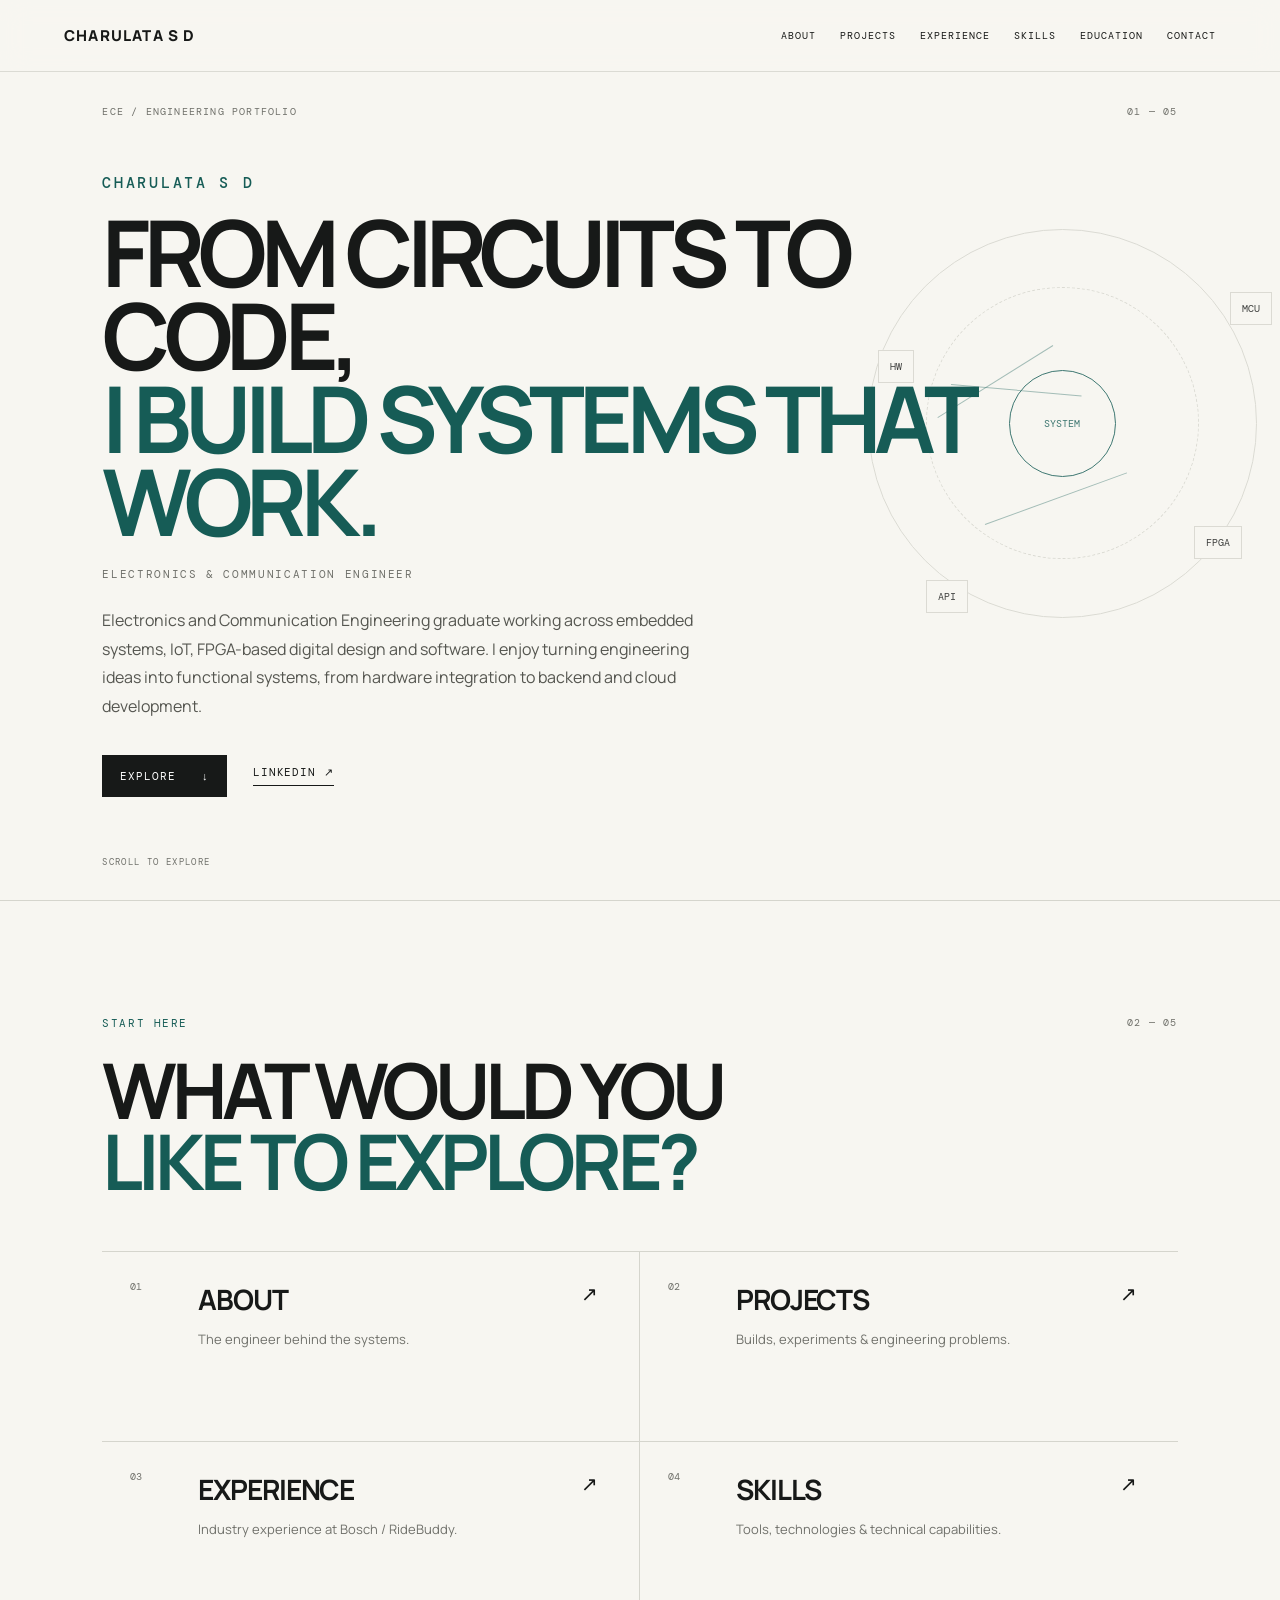
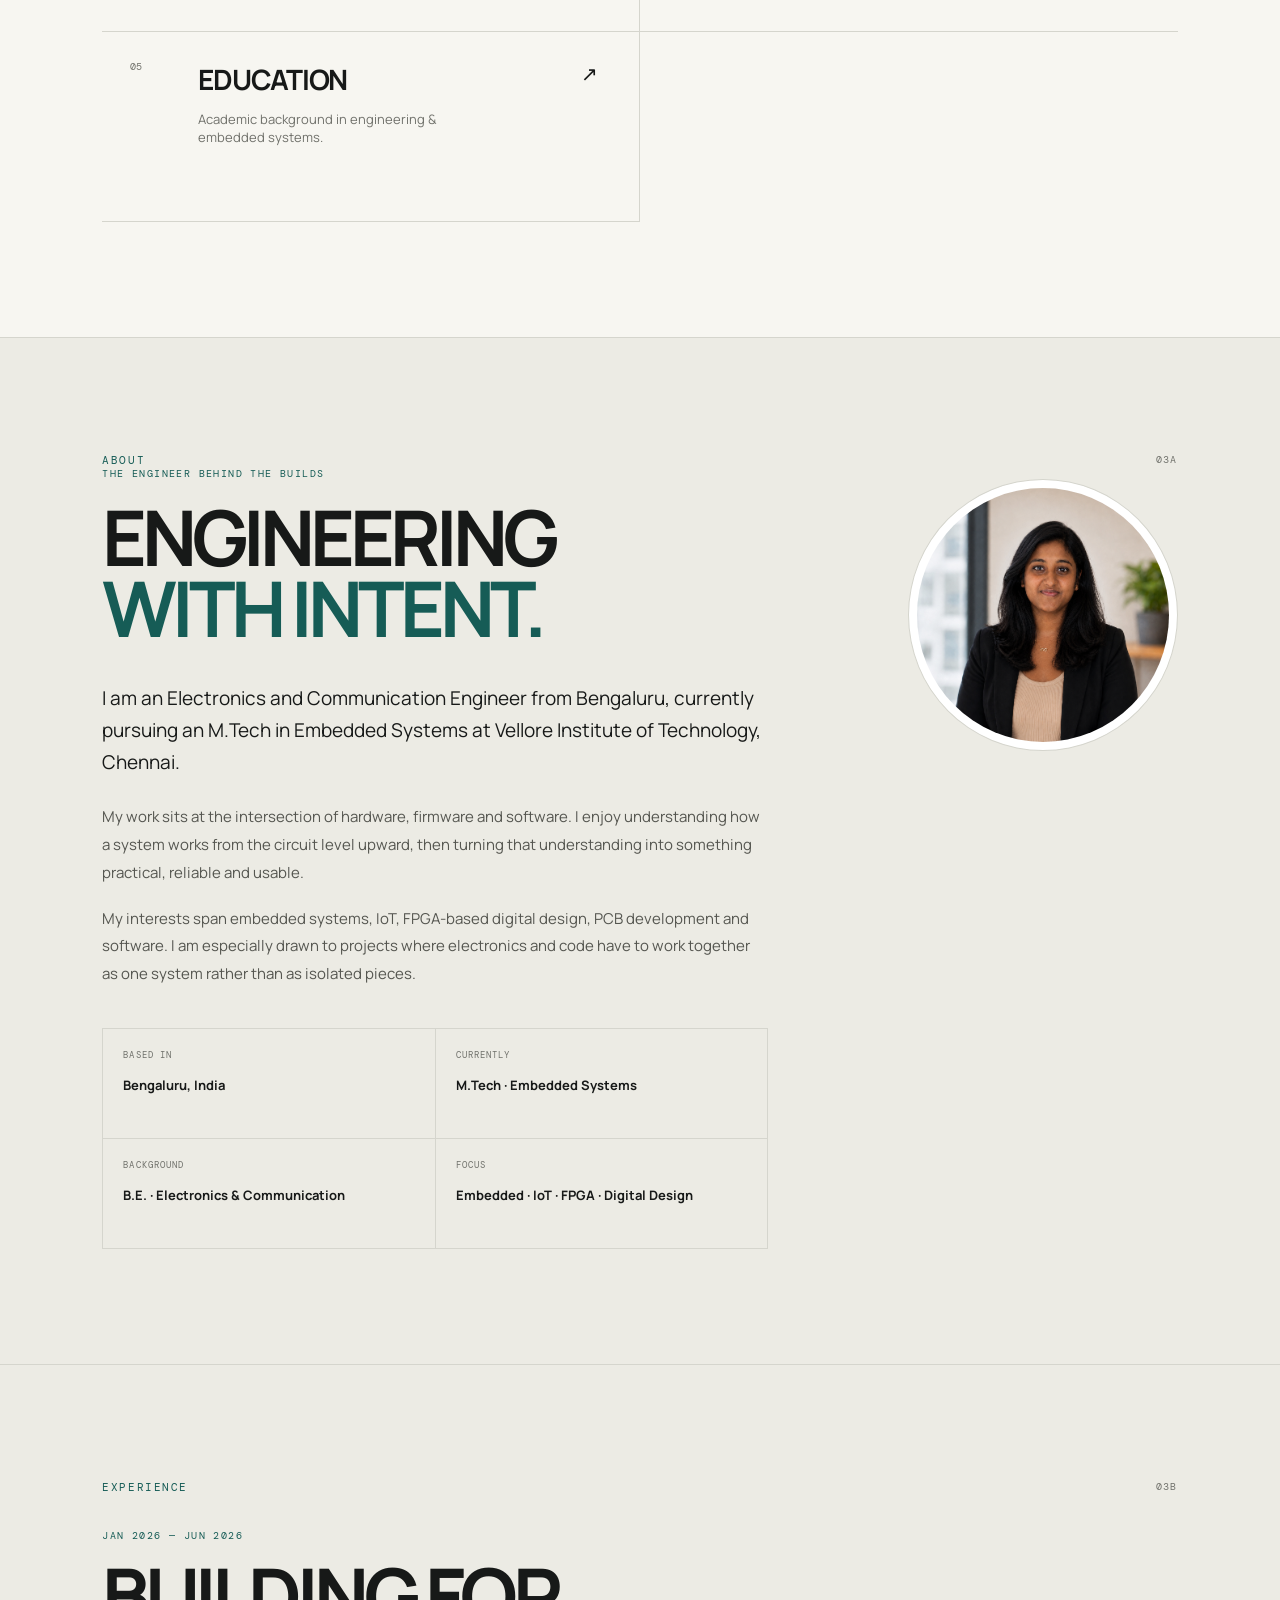
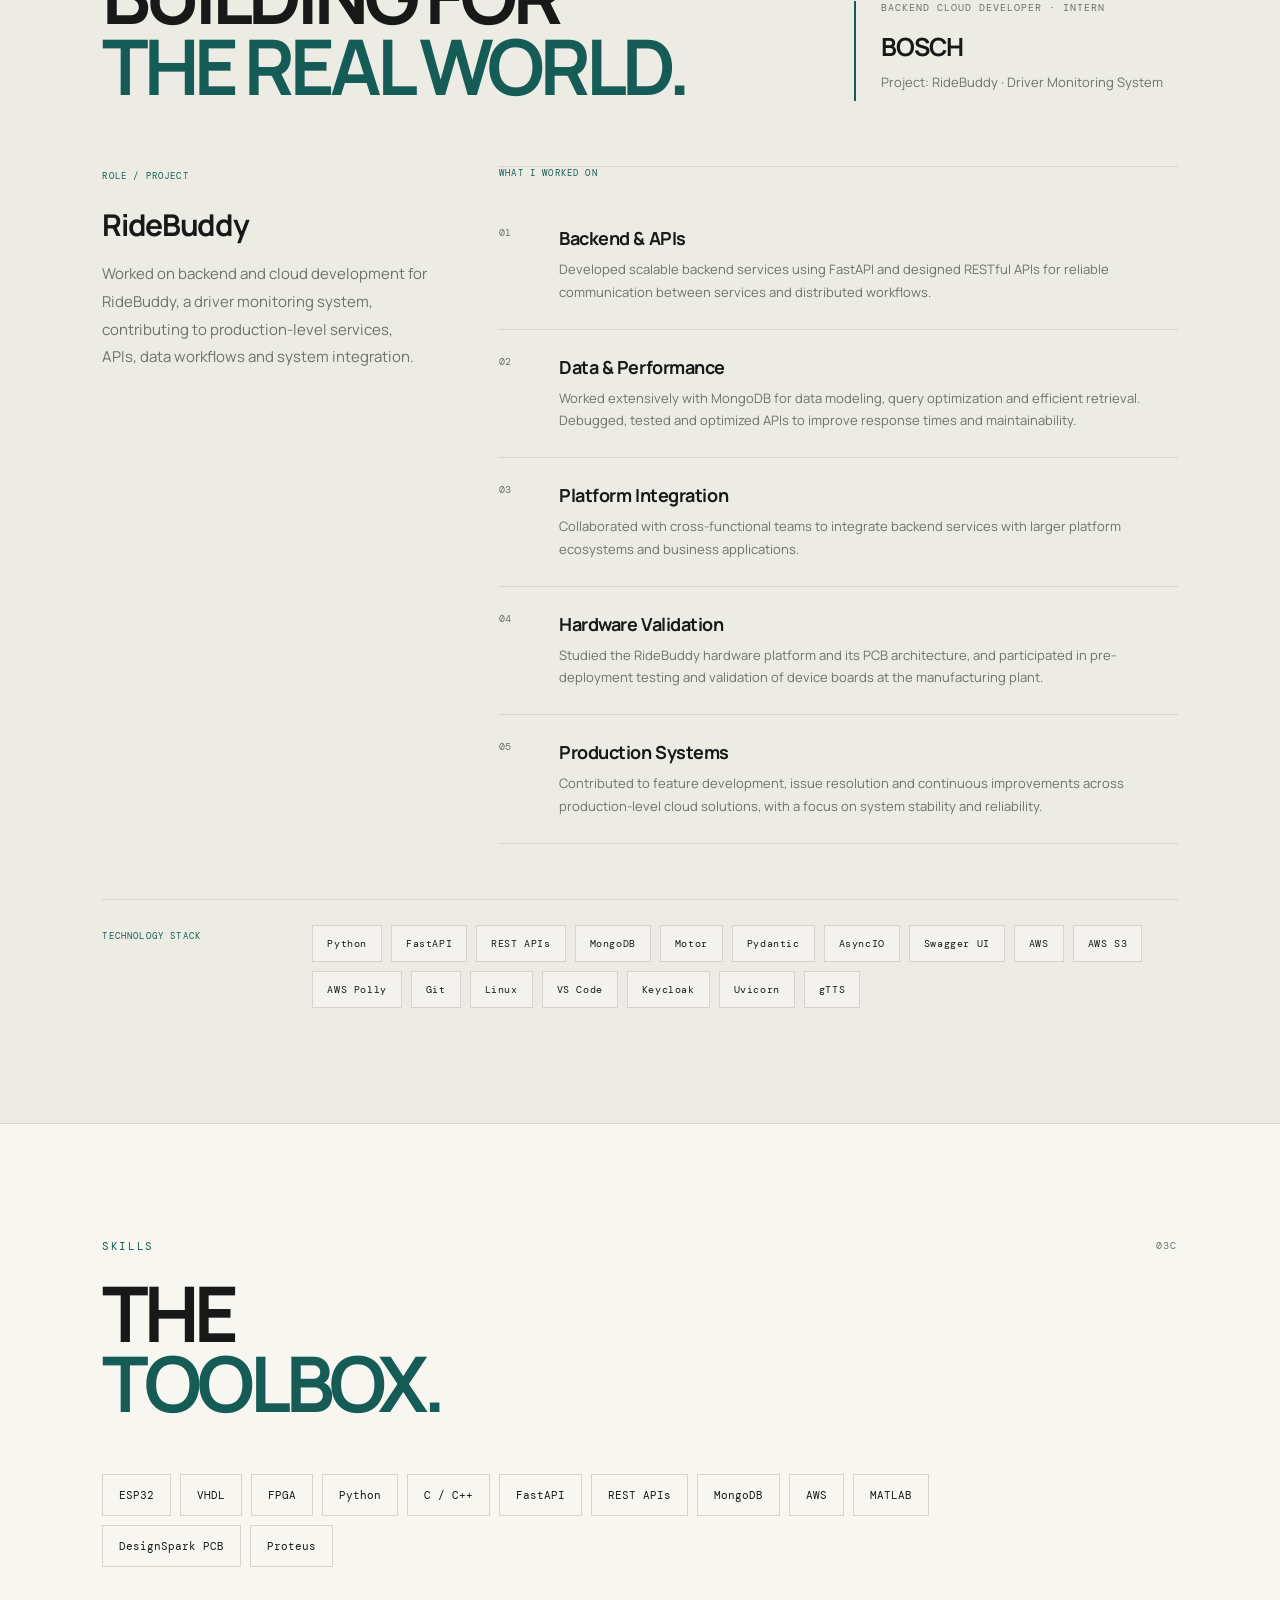
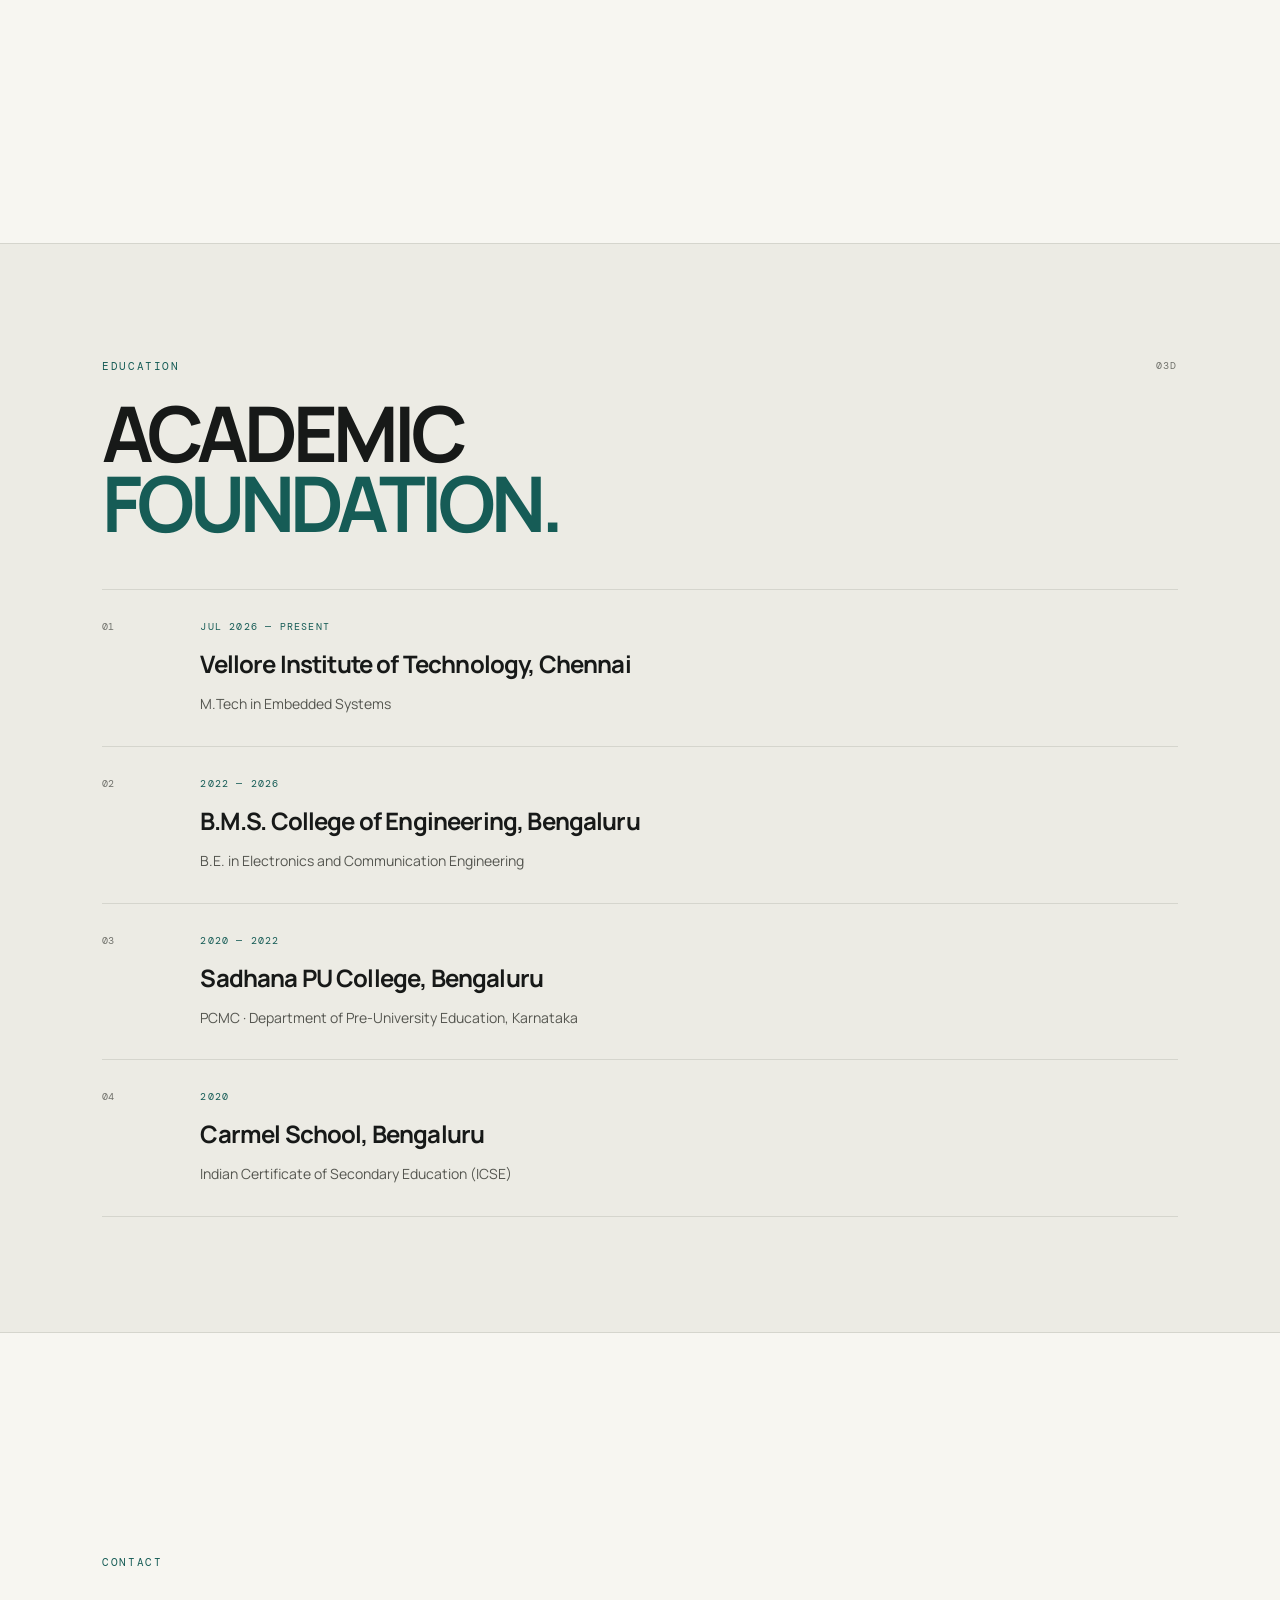
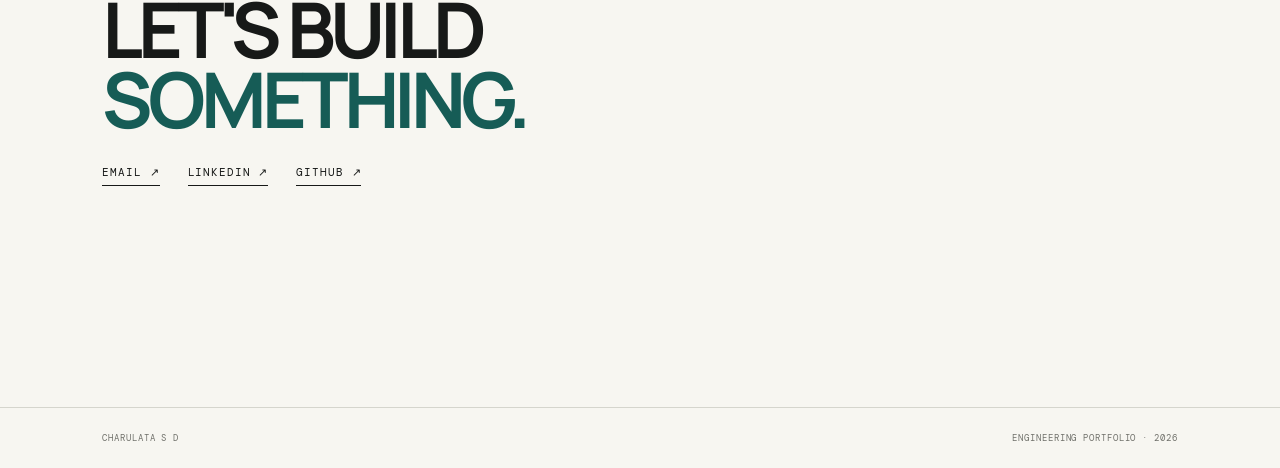
==== index.html @ 4df11d0d "Add files via upload" ====
<!DOCTYPE html>
<html lang="en">
<head>
  <meta charset="UTF-8">
  <meta name="viewport" content="width=device-width, initial-scale=1.0">
  <meta name="description" content="CHARULATA S D | Electronics & Communication Engineer">
  <title>CHARULATA S D | Engineering Portfolio</title>
  <link rel="stylesheet" href="style.css">
</head>

<body>
  <header class="topbar">
    <a class="brand" href="#top">CHARULATA S D</a>

    <button class="menu-button" aria-label="Open navigation" aria-expanded="false">
      MENU <span>+</span>
    </button>

    <nav class="navigation" aria-label="Main navigation">
      <a href="#about">ABOUT</a>
      <a href="work.html">PROJECTS</a>
      <a href="#experience">EXPERIENCE</a>
      <a href="#skills">SKILLS</a>
      <a href="#education">EDUCATION</a>
      <a href="#contact">CONTACT</a>
    </nav>
  </header>

  <main id="top">

    <!-- HERO -->
    <section class="hero">
      <div class="hero-meta">
        <span>ECE / ENGINEERING PORTFOLIO</span>
        <span>01 — 05</span>
      </div>

      <div class="hero-content">
        <p class="eyebrow hero-name">CHARULATA S D</p>

        <h1>
          FROM CIRCUITS TO CODE,
          <span>I BUILD SYSTEMS THAT WORK.</span>
        </h1>

        <p class="role">ELECTRONICS &amp; COMMUNICATION ENGINEER</p>

        <p class="intro">
          Electronics and Communication Engineering graduate working across
          embedded systems, IoT, FPGA-based digital design and software.
          I enjoy turning engineering ideas into functional systems, from
          hardware integration to backend and cloud development.
        </p>

        <div class="hero-links">
          <a class="primary-link" href="#explore">EXPLORE <span>↓</span></a>
          <a href="https://www.linkedin.com/" target="_blank" rel="noopener">LINKEDIN ↗</a>
        </div>
      </div>

      <div class="system-art" aria-hidden="true">
        <div class="orbit orbit-one"></div>
        <div class="orbit orbit-two"></div>
        <div class="node node-a">HW</div>
        <div class="node node-b">MCU</div>
        <div class="node node-c">FPGA</div>
        <div class="node node-d">API</div>
        <div class="core">SYSTEM</div>
        <div class="trace trace-a"></div>
        <div class="trace trace-b"></div>
        <div class="trace trace-c"></div>
      </div>

      <div class="scroll-note">SCROLL TO EXPLORE</div>
    </section>

    <!-- CHOICE SCREEN -->
    <section class="explore" id="explore">
      <div class="section-top">
        <p class="eyebrow">START HERE</p>
        <p class="section-index">02 — 05</p>
      </div>

      <h2>WHAT WOULD YOU<br><span>LIKE TO EXPLORE?</span></h2>

      <div class="choice-grid">
        <a class="choice" href="#about">
          <span class="choice-number">01</span>
          <div>
            <h3>ABOUT</h3>
            <p>The engineer behind the systems.</p>
          </div>
          <span class="arrow">↗</span>
        </a>

        <a class="choice" href="work.html">
          <span class="choice-number">02</span>
          <div>
            <h3>PROJECTS</h3>
            <p>Builds, experiments &amp; engineering problems.</p>
          </div>
          <span class="arrow">↗</span>
        </a>

        <a class="choice" href="#experience">
          <span class="choice-number">03</span>
          <div>
            <h3>EXPERIENCE</h3>
            <p>Industry experience at Bosch / RideBuddy.</p>
          </div>
          <span class="arrow">↗</span>
        </a>

        <a class="choice" href="#skills">
          <span class="choice-number">04</span>
          <div>
            <h3>SKILLS</h3>
            <p>Tools, technologies &amp; technical capabilities.</p>
          </div>
          <span class="arrow">↗</span>
        </a>

        <a class="choice" href="#education">
          <span class="choice-number">05</span>
          <div>
            <h3>EDUCATION</h3>
            <p>Academic background in engineering &amp; embedded systems.</p>
          </div>
          <span class="arrow">↗</span>
        </a>
      </div>
    </section>

    <!-- ABOUT -->
    <section class="about-section tinted" id="about">
      <div class="section-top">
        <p class="eyebrow">ABOUT</p>
        <p class="section-index">03A</p>
      </div>

      <div class="about-grid">
        <div class="about-copy">
          <p class="about-kicker">THE ENGINEER BEHIND THE BUILDS</p>

          <h2>ENGINEERING<br><span>WITH INTENT.</span></h2>

          <p class="about-lead">
            I am an Electronics and Communication Engineer from Bengaluru,
            currently pursuing an M.Tech in Embedded Systems at Vellore
            Institute of Technology, Chennai.
          </p>

          <p class="about-text">
            My work sits at the intersection of hardware, firmware and
            software. I enjoy understanding how a system works from the
            circuit level upward, then turning that understanding into
            something practical, reliable and usable.
          </p>

          <p class="about-text">
            My interests span embedded systems, IoT, FPGA-based digital
            design, PCB development and software. I am especially drawn to
            projects where electronics and code have to work together as one
            system rather than as isolated pieces.
          </p>

          <div class="about-facts">
            <div>
              <span>BASED IN</span>
              <strong>Bengaluru, India</strong>
            </div>
            <div>
              <span>CURRENTLY</span>
              <strong>M.Tech · Embedded Systems</strong>
            </div>
            <div>
              <span>BACKGROUND</span>
              <strong>B.E. · Electronics &amp; Communication</strong>
            </div>
            <div>
              <span>FOCUS</span>
              <strong>Embedded · IoT · FPGA · Digital Design</strong>
            </div>
          </div>
        </div>

        <figure class="about-photo">
          <img src="assets/charulata-profile.jpg" alt="Charulata S D">
          <figcaption>CHARULATA S D · ECE / EMBEDDED SYSTEMS</figcaption>
        </figure>
      </div>
    </section>

    <!-- EXPERIENCE -->
    <section class="experience-section tinted" id="experience">
      <div class="section-top">
        <p class="eyebrow">EXPERIENCE</p>
        <p class="section-index">03B</p>
      </div>

      <div class="experience-heading">
        <div>
          <p class="experience-kicker">JAN 2026 — JUN 2026</p>
          <h2>BUILDING FOR<br><span>THE REAL WORLD.</span></h2>
        </div>

        <div class="experience-side">
          <p class="experience-role">BACKEND CLOUD DEVELOPER · INTERN</p>
          <strong>BOSCH</strong>
          <p>Project: RideBuddy · Driver Monitoring System</p>
        </div>
      </div>

      <div class="experience-body">

        <div class="experience-summary">
          <span>ROLE / PROJECT</span>
          <h3>RideBuddy</h3>
          <p>
            Worked on backend and cloud development for RideBuddy, a driver
            monitoring system, contributing to production-level services,
            APIs, data workflows and system integration.
          </p>
        </div>

        <div class="experience-work">
          <span>WHAT I WORKED ON</span>

          <article>
            <b>01</b>
            <div>
              <h3>Backend &amp; APIs</h3>
              <p>
                Developed scalable backend services using FastAPI and designed
                RESTful APIs for reliable communication between services and
                distributed workflows.
              </p>
            </div>
          </article>

          <article>
            <b>02</b>
            <div>
              <h3>Data &amp; Performance</h3>
              <p>
                Worked extensively with MongoDB for data modeling, query
                optimization and efficient retrieval. Debugged, tested and
                optimized APIs to improve response times and maintainability.
              </p>
            </div>
          </article>

          <article>
            <b>03</b>
            <div>
              <h3>Platform Integration</h3>
              <p>
                Collaborated with cross-functional teams to integrate backend
                services with larger platform ecosystems and business
                applications.
              </p>
            </div>
          </article>

          <article>
            <b>04</b>
            <div>
              <h3>Hardware Validation</h3>
              <p>
                Studied the RideBuddy hardware platform and its PCB architecture,
                and participated in pre-deployment testing and validation of
                device boards at the manufacturing plant.
              </p>
            </div>
          </article>

          <article>
            <b>05</b>
            <div>
              <h3>Production Systems</h3>
              <p>
                Contributed to feature development, issue resolution and
                continuous improvements across production-level cloud solutions,
                with a focus on system stability and reliability.
              </p>
            </div>
          </article>

        </div>
      </div>

      <div class="experience-stack">
        <span>TECHNOLOGY STACK</span>
        <div>
          <span>Python</span>
          <span>FastAPI</span>
          <span>REST APIs</span>
          <span>MongoDB</span>
          <span>Motor</span>
          <span>Pydantic</span>
          <span>AsyncIO</span>
          <span>Swagger UI</span>
          <span>AWS</span>
          <span>AWS S3</span>
          <span>AWS Polly</span>
          <span>Git</span>
          <span>Linux</span>
          <span>VS Code</span>
          <span>Keycloak</span>
          <span>Uvicorn</span>
          <span>gTTS</span>
        </div>
      </div>
    </section>

    <!-- SKILLS -->
    <section class="module-preview" id="skills">
      <div class="section-top">
        <p class="eyebrow">SKILLS</p>
        <p class="section-index">03C</p>
      </div>
      <h2>THE<br><span>TOOLBOX.</span></h2>
      <div class="skill-cloud">
        <span>ESP32</span><span>VHDL</span><span>FPGA</span><span>Python</span>
        <span>C / C++</span><span>FastAPI</span><span>REST APIs</span><span>MongoDB</span>
        <span>AWS</span><span>MATLAB</span><span>DesignSpark PCB</span><span>Proteus</span>
      </div>
    </section>

    <!-- EDUCATION -->
    <section class="education-section tinted" id="education">
      <div class="section-top">
        <p class="eyebrow">EDUCATION</p>
        <p class="section-index">03D</p>
      </div>

      <h2>ACADEMIC<br><span>FOUNDATION.</span></h2>

      <div class="education-list">

        <article class="education-card">
          <span class="education-number">01</span>
          <div class="education-main">
            <p class="education-date">JUL 2026 — PRESENT</p>
            <h3>Vellore Institute of Technology, Chennai</h3>
            <p>M.Tech in Embedded Systems</p>
          </div>
        </article>

        <article class="education-card">
          <span class="education-number">02</span>
          <div class="education-main">
            <p class="education-date">2022 — 2026</p>
            <h3>B.M.S. College of Engineering, Bengaluru</h3>
            <p>B.E. in Electronics and Communication Engineering</p>
          </div>
        </article>

        <article class="education-card">
          <span class="education-number">03</span>
          <div class="education-main">
            <p class="education-date">2020 — 2022</p>
            <h3>Sadhana PU College, Bengaluru</h3>
            <p>PCMC · Department of Pre-University Education, Karnataka</p>
          </div>
        </article>

        <article class="education-card">
          <span class="education-number">04</span>
          <div class="education-main">
            <p class="education-date">2020</p>
            <h3>Carmel School, Bengaluru</h3>
            <p>Indian Certificate of Secondary Education (ICSE)</p>
          </div>
        </article>

      </div>
    </section>

    <!-- CONTACT -->
    <section class="contact" id="contact">
      <p class="eyebrow">CONTACT</p>
      <h2>LET'S BUILD<br><span>SOMETHING.</span></h2>
      <div class="contact-links">
        <a href="mailto:sdcharulata@gmail.com">EMAIL ↗</a>
        <a href="https://www.linkedin.com/" target="_blank" rel="noopener">LINKEDIN ↗</a>
        <a href="https://github.com/CSD2003" target="_blank" rel="noopener">GITHUB ↗</a>
      </div>
    </section>

  </main>

  <footer>
    <span>CHARULATA S D</span>
    <span>ENGINEERING PORTFOLIO · 2026</span>
  </footer>

  <script src="script.js"></script>
</body>
</html>
---- style.css ----
@import url('https://fonts.googleapis.com/css2?family=DM+Mono:wght@400;500&family=Manrope:wght@400;500;600;700;800&display=swap');

:root {
  --paper: #f7f6f1;
  --paper-dark: #ecebe4;
  --ink: #171918;
  --muted: #70716b;
  --line: #d5d5cd;
  --accent: #165c56;
  --white: #ffffff;
}

* { box-sizing: border-box; }
html { scroll-behavior: smooth; }

body {
  margin: 0;
  background: var(--paper);
  color: var(--ink);
  font-family: "Manrope", Arial, sans-serif;
}

body, a, button { cursor: default; }
a { color: inherit; text-decoration: none; }
button { font: inherit; }

.topbar {
  position: fixed;
  z-index: 100;
  top: 0;
  left: 0;
  right: 0;
  height: 72px;
  padding: 0 5vw;
  display: flex;
  align-items: center;
  justify-content: space-between;
  border-bottom: 1px solid rgba(213,213,205,.8);
  background: rgba(247,246,241,.88);
  backdrop-filter: blur(14px);
}

.brand {
  font-size: 15px;
  font-weight: 800;
  letter-spacing: .08em;
}

.navigation {
  display: flex;
  gap: 24px;
  font: 10px "DM Mono", monospace;
  letter-spacing: .1em;
}

.navigation a {
  position: relative;
  padding: 8px 0;
}

.navigation a::after {
  content: "";
  position: absolute;
  left: 0;
  right: 100%;
  bottom: 3px;
  height: 1px;
  background: var(--accent);
  transition: right .3s ease;
}

.navigation a:hover::after { right: 0; }
.menu-button { display: none; background: none; border: 0; }

.hero {
  min-height: 100vh;
  position: relative;
  overflow: hidden;
  padding: 120px 8vw 50px;
  display: flex;
  flex-direction: column;
  justify-content: center;
}

.hero::before {
  content: "";
  position: absolute;
  inset: 0;
  opacity: .38;
  background-image:
    linear-gradient(to right, transparent 49.8%, var(--line) 50%, transparent 50.2%),
    linear-gradient(to bottom, transparent 49.8%, var(--line) 50%, transparent 50.2%);
  background-size: 180px 180px;
  pointer-events: none;
}

.hero-meta, .section-top {
  display: flex;
  justify-content: space-between;
  gap: 20px;
  font: 10px "DM Mono", monospace;
  letter-spacing: .12em;
  color: var(--muted);
}

.hero-meta {
  position: absolute;
  top: 105px;
  left: 8vw;
  right: 8vw;
}

.hero-content {
  position: relative;
  z-index: 2;
  max-width: 1000px;
}

.eyebrow {
  margin: 0;
  font: 11px "DM Mono", monospace;
  letter-spacing: .14em;
  color: var(--accent);
}

.hero-name {
  font-size: 15px;
  font-weight: 500;
  letter-spacing: .18em;
  margin-bottom: 12px;
}

h1 {
  max-width: 1050px;
  margin: 18px 0 24px;
  font-size: clamp(3.2rem, 7.2vw, 8.2rem);
  line-height: .9;
  letter-spacing: -.07em;
}

h1 span {
  display: block;
  color: var(--accent);
}

.role {
  font: 11px "DM Mono", monospace;
  letter-spacing: .15em;
  color: var(--muted);
}

.intro {
  max-width: 600px;
  margin: 25px 0 0;
  font-size: 16px;
  line-height: 1.8;
  color: #555650;
}

.hero-links {
  display: flex;
  gap: 26px;
  align-items: center;
  margin-top: 34px;
  font: 11px "DM Mono", monospace;
  letter-spacing: .08em;
}

.hero-links a {
  border-bottom: 1px solid var(--ink);
  padding-bottom: 6px;
}

.hero-links .primary-link {
  padding: 13px 17px;
  color: var(--white);
  background: var(--ink);
  border: 1px solid var(--ink);
}

.hero-links .primary-link span { margin-left: 18px; }

.system-art {
  position: absolute;
  z-index: 1;
  right: -2vw;
  top: 20vh;
  width: 38vw;
  height: 38vw;
  min-width: 360px;
  min-height: 360px;
  opacity: .82;
}

.orbit {
  position: absolute;
  inset: 10%;
  border: 1px solid var(--line);
  border-radius: 50%;
}

.orbit-two {
  inset: 22%;
  border-style: dashed;
  animation: spin 30s linear infinite;
}

.core {
  position: absolute;
  inset: 39%;
  display: grid;
  place-items: center;
  border: 1px solid var(--accent);
  background: var(--paper);
  border-radius: 50%;
  font: 10px "DM Mono", monospace;
  color: var(--accent);
}

.node {
  position: absolute;
  padding: 9px 11px;
  border: 1px solid var(--line);
  background: var(--paper);
  font: 10px "DM Mono", monospace;
}

.node-a { left: 12%; top: 35%; }
.node-b { right: 7%; top: 23%; }
.node-c { right: 13%; bottom: 22%; }
.node-d { left: 22%; bottom: 11%; }

.trace {
  position: absolute;
  height: 1px;
  background: var(--accent);
  transform-origin: left center;
  opacity: .45;
}

.trace-a { width: 27%; left: 27%; top: 42%; transform: rotate(5deg); }
.trace-b { width: 28%; right: 24%; top: 34%; transform: rotate(148deg); }
.trace-c { width: 31%; left: 34%; bottom: 29%; transform: rotate(-20deg); }

.scroll-note {
  position: absolute;
  bottom: 32px;
  left: 8vw;
  font: 9px "DM Mono", monospace;
  letter-spacing: .15em;
  color: var(--muted);
}

.explore, .module-preview, .contact, .about-section, .education-section {
  padding: 115px 8vw;
  border-top: 1px solid var(--line);
}

.explore {
  min-height: 100vh;
  display: flex;
  flex-direction: column;
  justify-content: center;
}

.section-index {
  margin: 0;
  font: 10px "DM Mono", monospace;
  color: var(--muted);
}

h2 {
  margin: 25px 0 55px;
  font-size: clamp(3rem, 6vw, 6.5rem);
  line-height: .92;
  letter-spacing: -.065em;
}

h2 span { color: var(--accent); }

.choice-grid {
  display: grid;
  grid-template-columns: 1fr 1fr;
  border-top: 1px solid var(--line);
}

.choice {
  min-height: 190px;
  padding: 28px;
  border-right: 1px solid var(--line);
  border-bottom: 1px solid var(--line);
  display: grid;
  grid-template-columns: 50px 1fr 30px;
  gap: 18px;
  align-items: start;
  transition: background .25s ease, transform .25s ease;
}

.choice:nth-child(even) { border-right: 0; }

.choice:hover {
  background: var(--ink);
  color: var(--white);
  transform: translateY(-3px);
}

.choice-number {
  font: 10px "DM Mono", monospace;
  color: var(--muted);
}

.choice h3 {
  margin: 0 0 12px;
  font-size: 28px;
  letter-spacing: -.04em;
}

.choice p {
  margin: 0;
  max-width: 300px;
  color: var(--muted);
  font-size: 13px;
}

.choice:hover p, .choice:hover .choice-number { color: #bfc4bd; }
.arrow { font-size: 20px; }

.module-preview, .about-section, .education-section {
  min-height: 80vh;
}

.module-preview.tinted, .about-section.tinted, .education-section.tinted {
  background: var(--paper-dark);
}

.module-note {
  max-width: 560px;
  color: var(--muted);
  font-size: 16px;
}

/* EXPERIENCE */

.experience-section {
  padding: 115px 8vw;
  border-top: 1px solid var(--line);
  min-height: 90vh;
}

.experience-section.tinted {
  background: var(--paper-dark);
}

.experience-heading {
  margin-top: 35px;
  display: grid;
  grid-template-columns: 1.35fr .65fr;
  gap: 80px;
  align-items: end;
}

.experience-kicker {
  margin: 0 0 18px;
  font: 10px "DM Mono", monospace;
  letter-spacing: .14em;
  color: var(--accent);
}

.experience-heading h2 {
  margin: 0;
  max-width: 820px;
}

.experience-side {
  padding: 0 0 8px 25px;
  border-left: 2px solid var(--accent);
}

.experience-role {
  margin: 0 0 15px;
  font: 10px "DM Mono", monospace;
  letter-spacing: .1em;
  color: var(--muted);
}

.experience-side strong {
  display: block;
  margin-bottom: 8px;
  font-size: 25px;
  letter-spacing: -.04em;
}

.experience-side > p:last-child {
  margin: 0;
  color: var(--muted);
  font-size: 13px;
  line-height: 1.6;
}

.experience-body {
  margin-top: 65px;
  display: grid;
  grid-template-columns: .65fr 1.35fr;
  gap: 70px;
}

.experience-summary {
  max-width: 430px;
  padding-top: 4px;
}

.experience-summary > span,
.experience-work > span,
.experience-stack > span {
  display: block;
  margin-bottom: 22px;
  font: 9px "DM Mono", monospace;
  letter-spacing: .13em;
  color: var(--accent);
}

.experience-summary h3 {
  margin: 0 0 15px;
  font-size: 30px;
  letter-spacing: -.045em;
}

.experience-summary p {
  margin: 0;
  color: var(--muted);
  font-size: 15px;
  line-height: 1.85;
}

.experience-work {
  border-top: 1px solid var(--line);
}

.experience-work article {
  display: grid;
  grid-template-columns: 42px 1fr;
  gap: 18px;
  padding: 25px 0;
  border-bottom: 1px solid var(--line);
}

.experience-work article b {
  font: 10px "DM Mono", monospace;
  color: var(--muted);
}

.experience-work article h3 {
  margin: 0 0 8px;
  font-size: 18px;
  letter-spacing: -.025em;
}

.experience-work article p {
  max-width: 720px;
  margin: 0;
  color: var(--muted);
  font-size: 13px;
  line-height: 1.75;
}

.experience-stack {
  margin-top: 55px;
  padding-top: 25px;
  border-top: 1px solid var(--line);
  display: grid;
  grid-template-columns: 180px 1fr;
  gap: 30px;
  align-items: start;
}

.experience-stack > span {
  margin: 5px 0 0;
}

.experience-stack > div {
  display: flex;
  flex-wrap: wrap;
  gap: 9px;
}

.experience-stack > div > span {
  padding: 11px 14px;
  border: 1px solid var(--line);
  background: rgba(255,255,255,.35);
  font: 10px "DM Mono", monospace;
  letter-spacing: .06em;
}

.skill-cloud {
  display: flex;
  flex-wrap: wrap;
  gap: 9px;
  max-width: 900px;
}

.skill-cloud span {
  padding: 13px 16px;
  border: 1px solid var(--line);
  font: 11px "DM Mono", monospace;
}

/* ABOUT */

.about-grid {
  display: grid;
  grid-template-columns: 1fr 320px;
  gap: 90px;
  align-items: start;
}

.about-kicker {
  margin: 0 0 22px;
  font: 10px "DM Mono", monospace;
  letter-spacing: .14em;
  color: var(--accent);
}

.about-copy h2 {
  margin: 0 0 38px;
  max-width: 700px;
}

.about-lead {
  max-width: 680px;
  margin: 0 0 25px;
  font-size: 19px;
  line-height: 1.7;
}

.about-text {
  max-width: 680px;
  margin: 0 0 18px;
  color: #555650;
  font-size: 15px;
  line-height: 1.85;
}

.about-photo {
  width: 270px;
  margin: 12px 0 0 auto;
  padding: 8px;
  border: 1px solid var(--line);
  background: var(--white);
  border-radius: 50%;
}

.about-photo img {
  display: block;
  width: 100%;
  height: 254px;
  border-radius: 50%;
  object-fit: cover;
  object-position: center 20%;
}

.about-photo figcaption {
  display: none;
}

.about-facts {
  margin-top: 40px;
  display: grid;
  grid-template-columns: 1fr 1fr;
  border-top: 1px solid var(--line);
  border-left: 1px solid var(--line);
}

.about-facts div {
  min-height: 110px;
  padding: 20px;
  border-right: 1px solid var(--line);
  border-bottom: 1px solid var(--line);
}

.about-facts span {
  display: block;
  margin-bottom: 15px;
  font: 9px "DM Mono", monospace;
  letter-spacing: .12em;
  color: var(--muted);
}

.about-facts strong {
  display: block;
  font-size: 13px;
  line-height: 1.5;
}

/* EDUCATION */

.education-section h2 {
  margin-bottom: 50px;
}

.education-list {
  border-top: 1px solid var(--line);
}

.education-card {
  display: grid;
  grid-template-columns: 70px 1fr;
  gap: 28px;
  padding: 30px 0;
  border-bottom: 1px solid var(--line);
}

.education-number {
  font: 10px "DM Mono", monospace;
  color: var(--muted);
}

.education-date {
  margin: 0 0 14px;
  font: 10px "DM Mono", monospace;
  letter-spacing: .12em;
  color: var(--accent);
}

.education-card h3 {
  margin: 0 0 12px;
  font-size: 24px;
  letter-spacing: -.035em;
}

.education-card p:last-child {
  margin: 0;
  color: #555650;
  font-size: 14px;
  line-height: 1.7;
}

.contact {
  min-height: 75vh;
  display: flex;
  flex-direction: column;
  justify-content: center;
}

.contact h2 { margin-bottom: 30px; }

.contact-links {
  display: flex;
  gap: 28px;
  flex-wrap: wrap;
  font: 11px "DM Mono", monospace;
  letter-spacing: .08em;
}

.contact-links a {
  border-bottom: 1px solid var(--ink);
  padding-bottom: 6px;
}

footer {
  padding: 24px 8vw;
  border-top: 1px solid var(--line);
  display: flex;
  justify-content: space-between;
  font: 9px "DM Mono", monospace;
  letter-spacing: .1em;
  color: var(--muted);
}

@keyframes spin {
  to { transform: rotate(360deg); }
}

@media (max-width: 850px) {
  .navigation { display: none; }
  .menu-button { display: block; font: 10px "DM Mono", monospace; }
  .hero { padding-left: 6vw; padding-right: 6vw; }
  .hero-meta { left: 6vw; right: 6vw; }
  .system-art { right: -18vw; opacity: .32; }
  .explore, .module-preview, .contact, .about-section, .education-section {
    padding-left: 6vw;
    padding-right: 6vw;
  }
  .choice { grid-template-columns: 35px 1fr 25px; }
  .experience-heading {
    grid-template-columns: 1fr;
    gap: 35px;
  }

  .experience-side {
    max-width: 520px;
  }

  .experience-body {
    grid-template-columns: 1fr;
    gap: 45px;
  }

  .experience-summary {
    max-width: 650px;
  }

  .experience-stack {
    grid-template-columns: 1fr;
    gap: 12px;
  }

  .about-grid { grid-template-columns: 1fr; gap: 45px; }
  .about-photo {
    width: 230px;
    margin: 0 auto;
  }
  .about-photo img {
    height: 214px;
  }
}

@media (max-width: 600px) {
  .hero { padding-top: 130px; }
  .hero-meta { top: 95px; }
  .hero-meta span:last-child { display: none; }
  h1 { font-size: 3.45rem; }
  .intro { font-size: 14px; }
  .choice-grid { grid-template-columns: 1fr; }
  .choice, .choice:nth-child(even) { border-right: 0; }
  .choice { min-height: 150px; }
  .system-art { width: 420px; height: 420px; top: 38vh; right: -45vw; }
  .experience-section {
    padding-top: 90px;
    padding-bottom: 90px;
  }

  .experience-heading h2 {
    font-size: 3.1rem;
  }

  .experience-side strong {
    font-size: 22px;
  }

  .experience-body {
    margin-top: 50px;
  }

  .experience-work article {
    grid-template-columns: 30px 1fr;
    gap: 12px;
  }

  .experience-summary p,
  .experience-work article p {
    font-size: 14px;
  }

  .about-lead { font-size: 16px; }
  .about-text { font-size: 14px; }
  .about-photo {
    width: 190px;
    padding: 7px;
  }
  .about-photo img {
    height: 176px;
  }
  .about-facts { grid-template-columns: 1fr; }
  .education-card { grid-template-columns: 35px 1fr; gap: 18px; }
  .education-card h3 { font-size: 20px; }
  footer { display: block; }
  footer span { display: block; margin: 6px 0; }
}
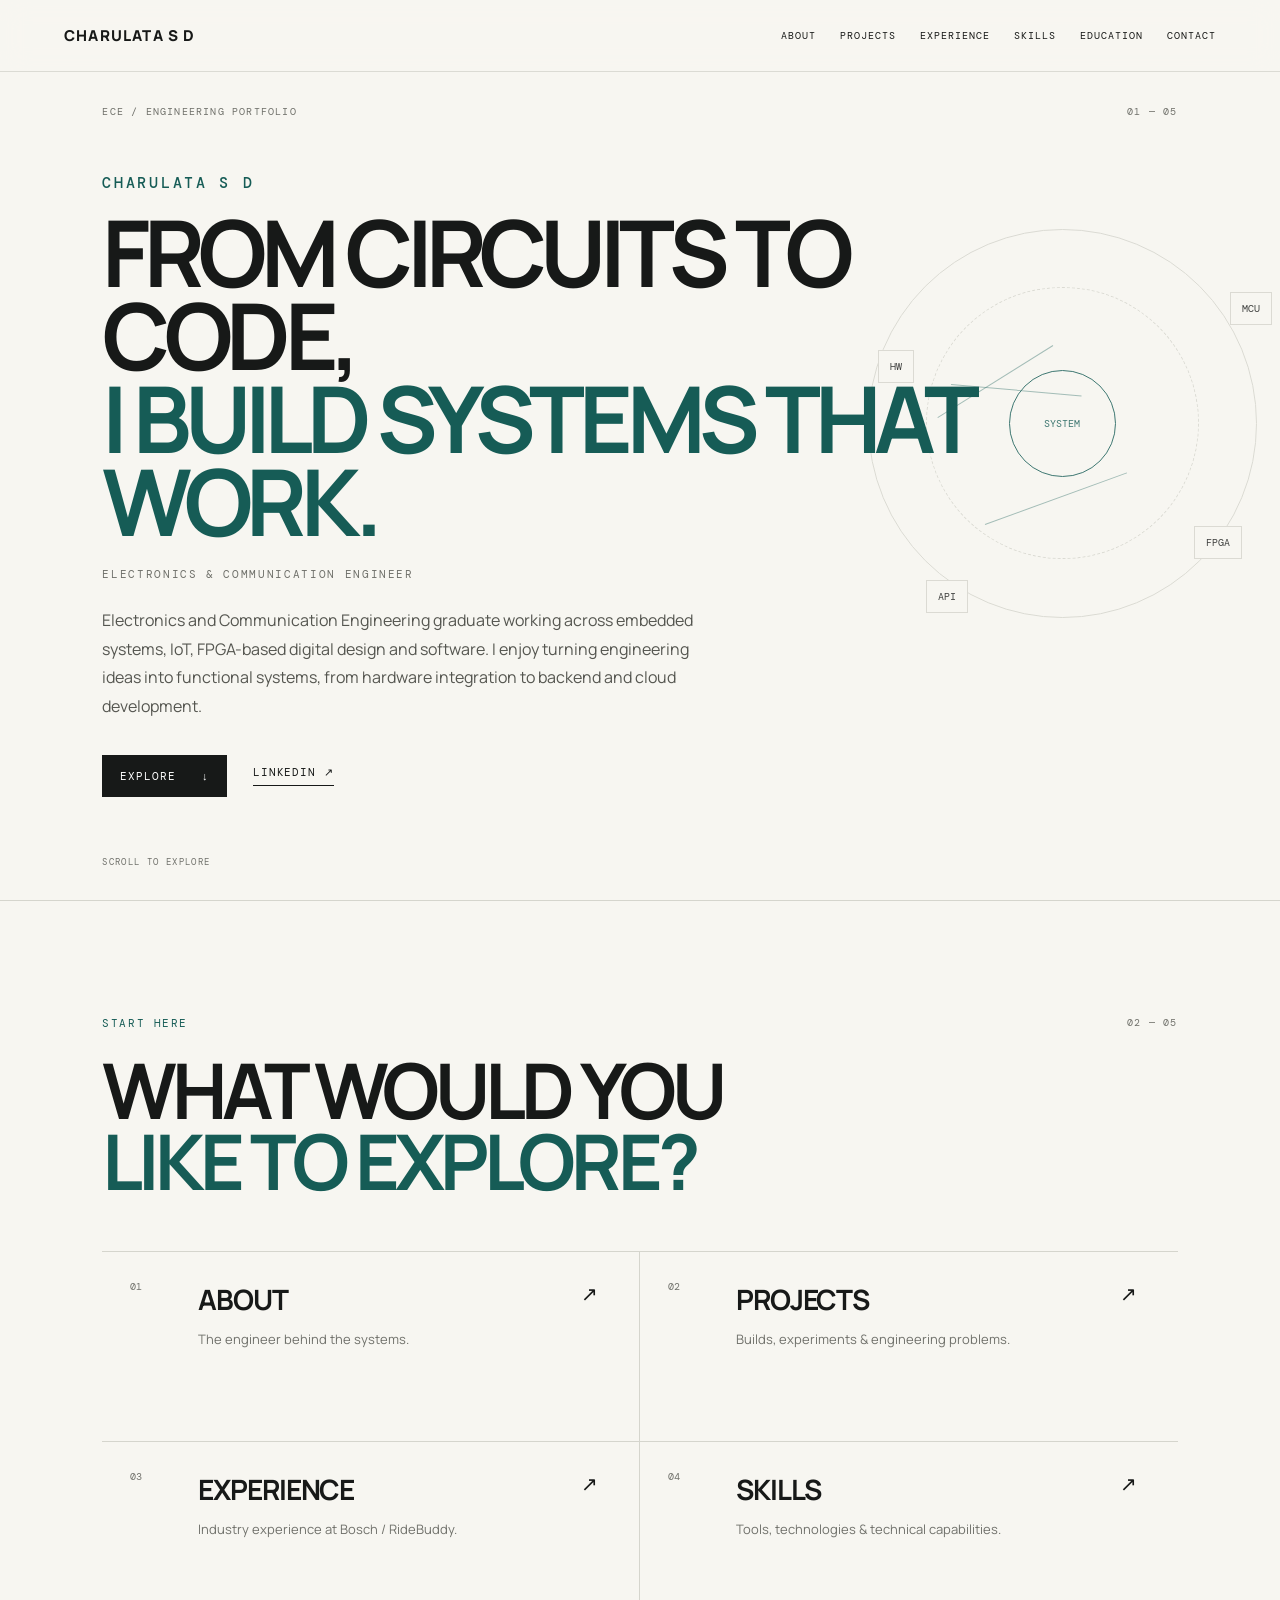
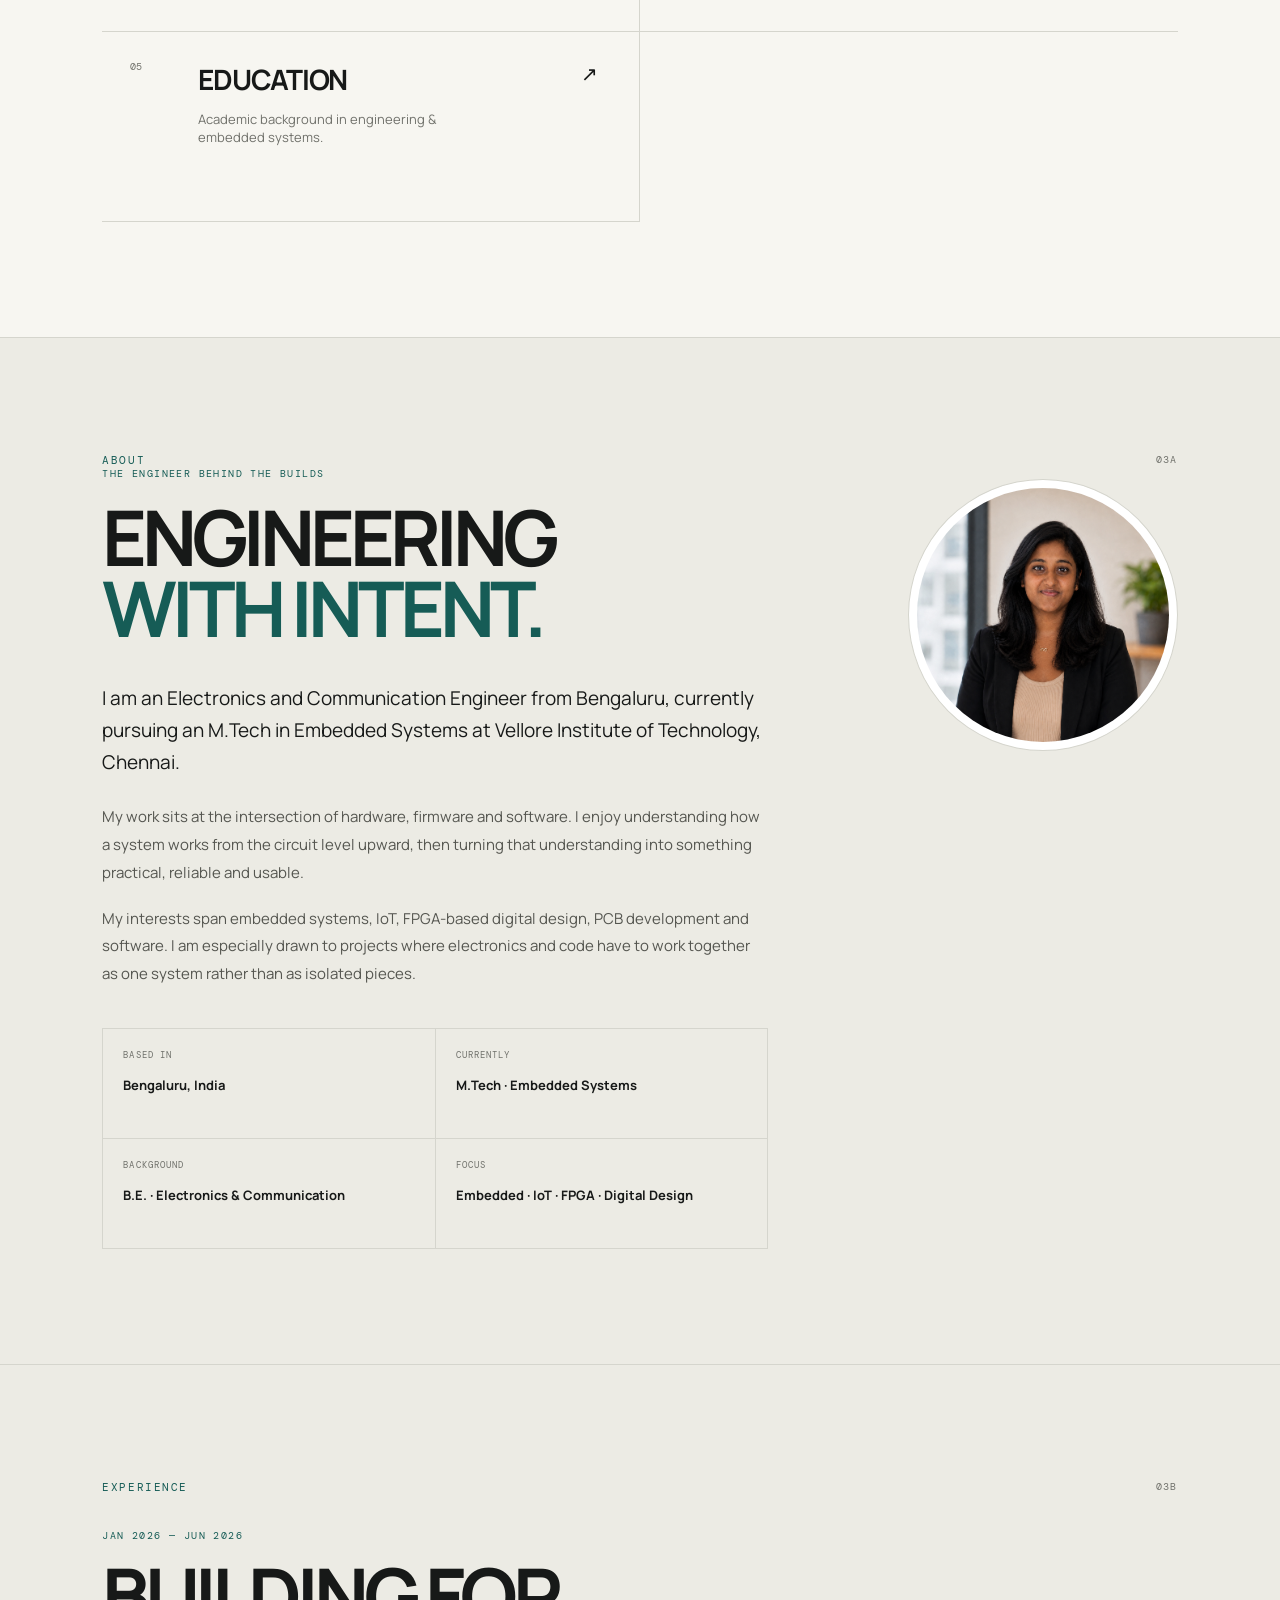
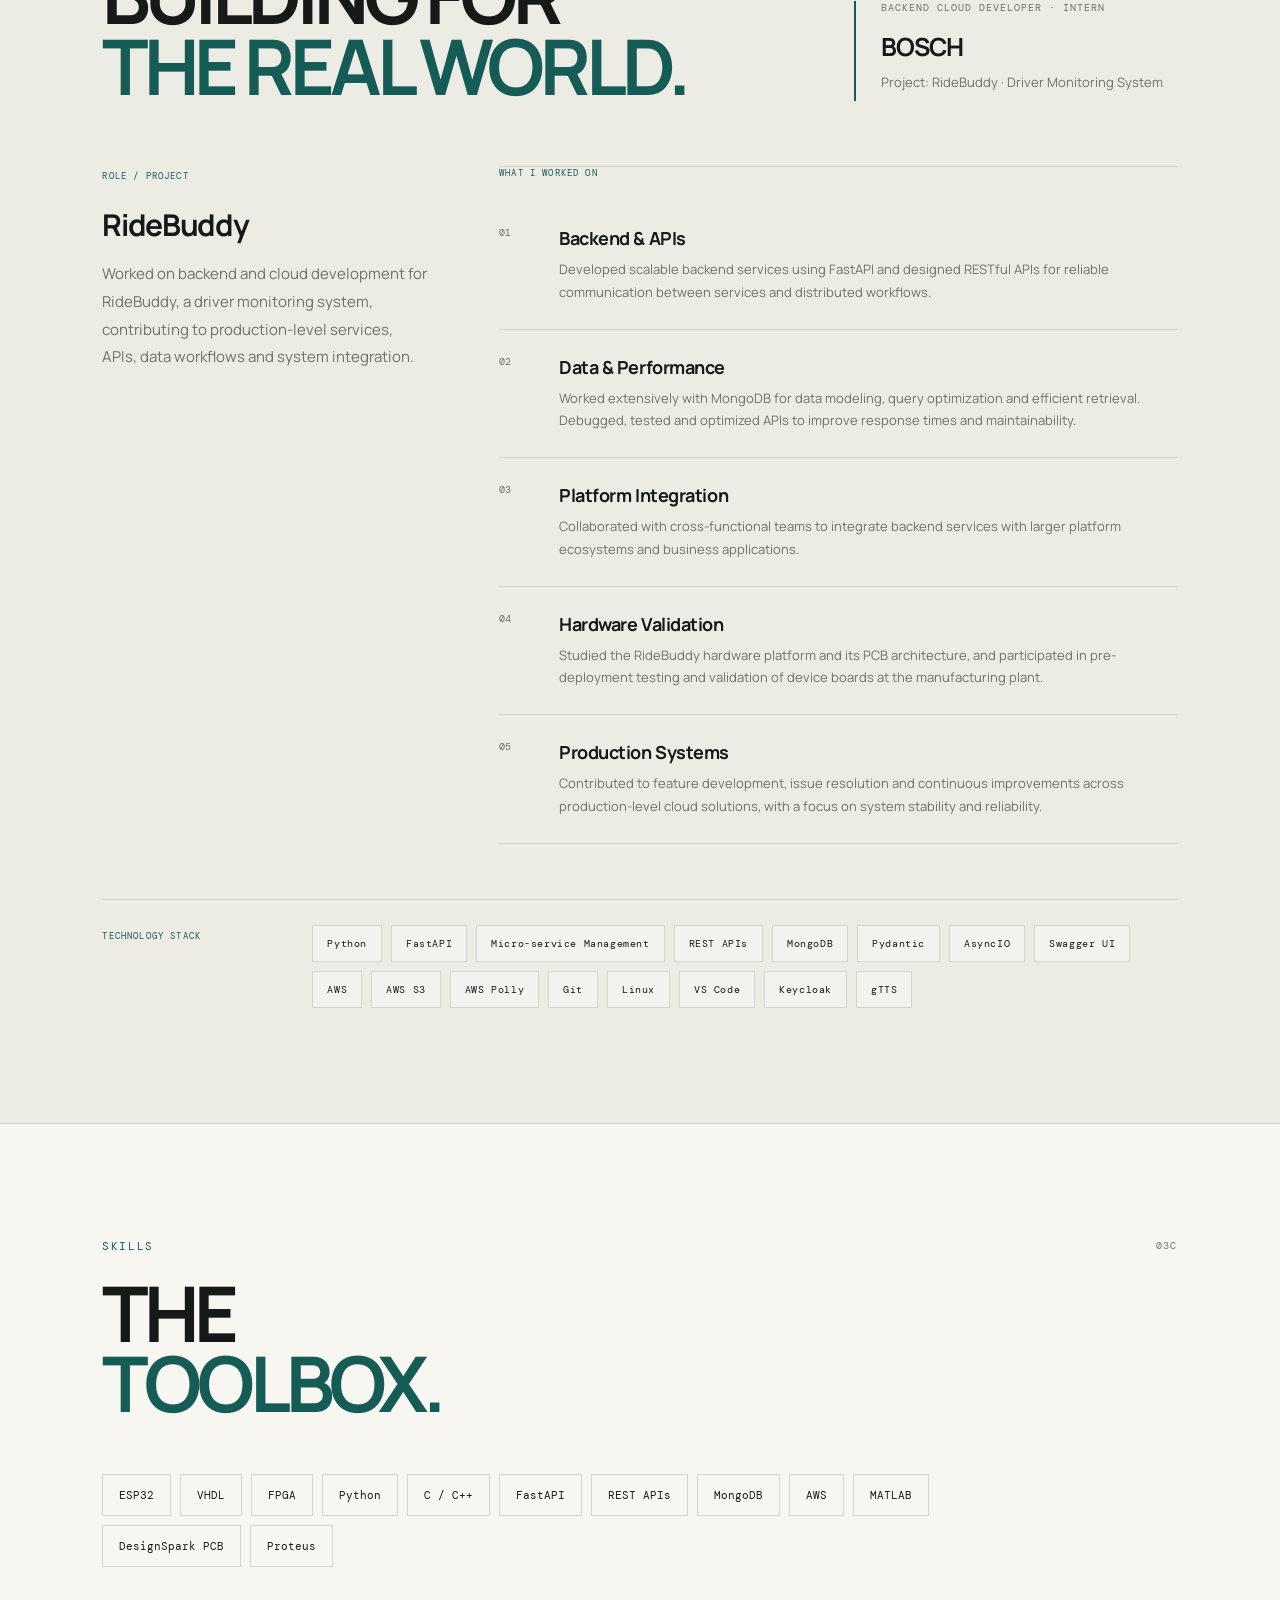
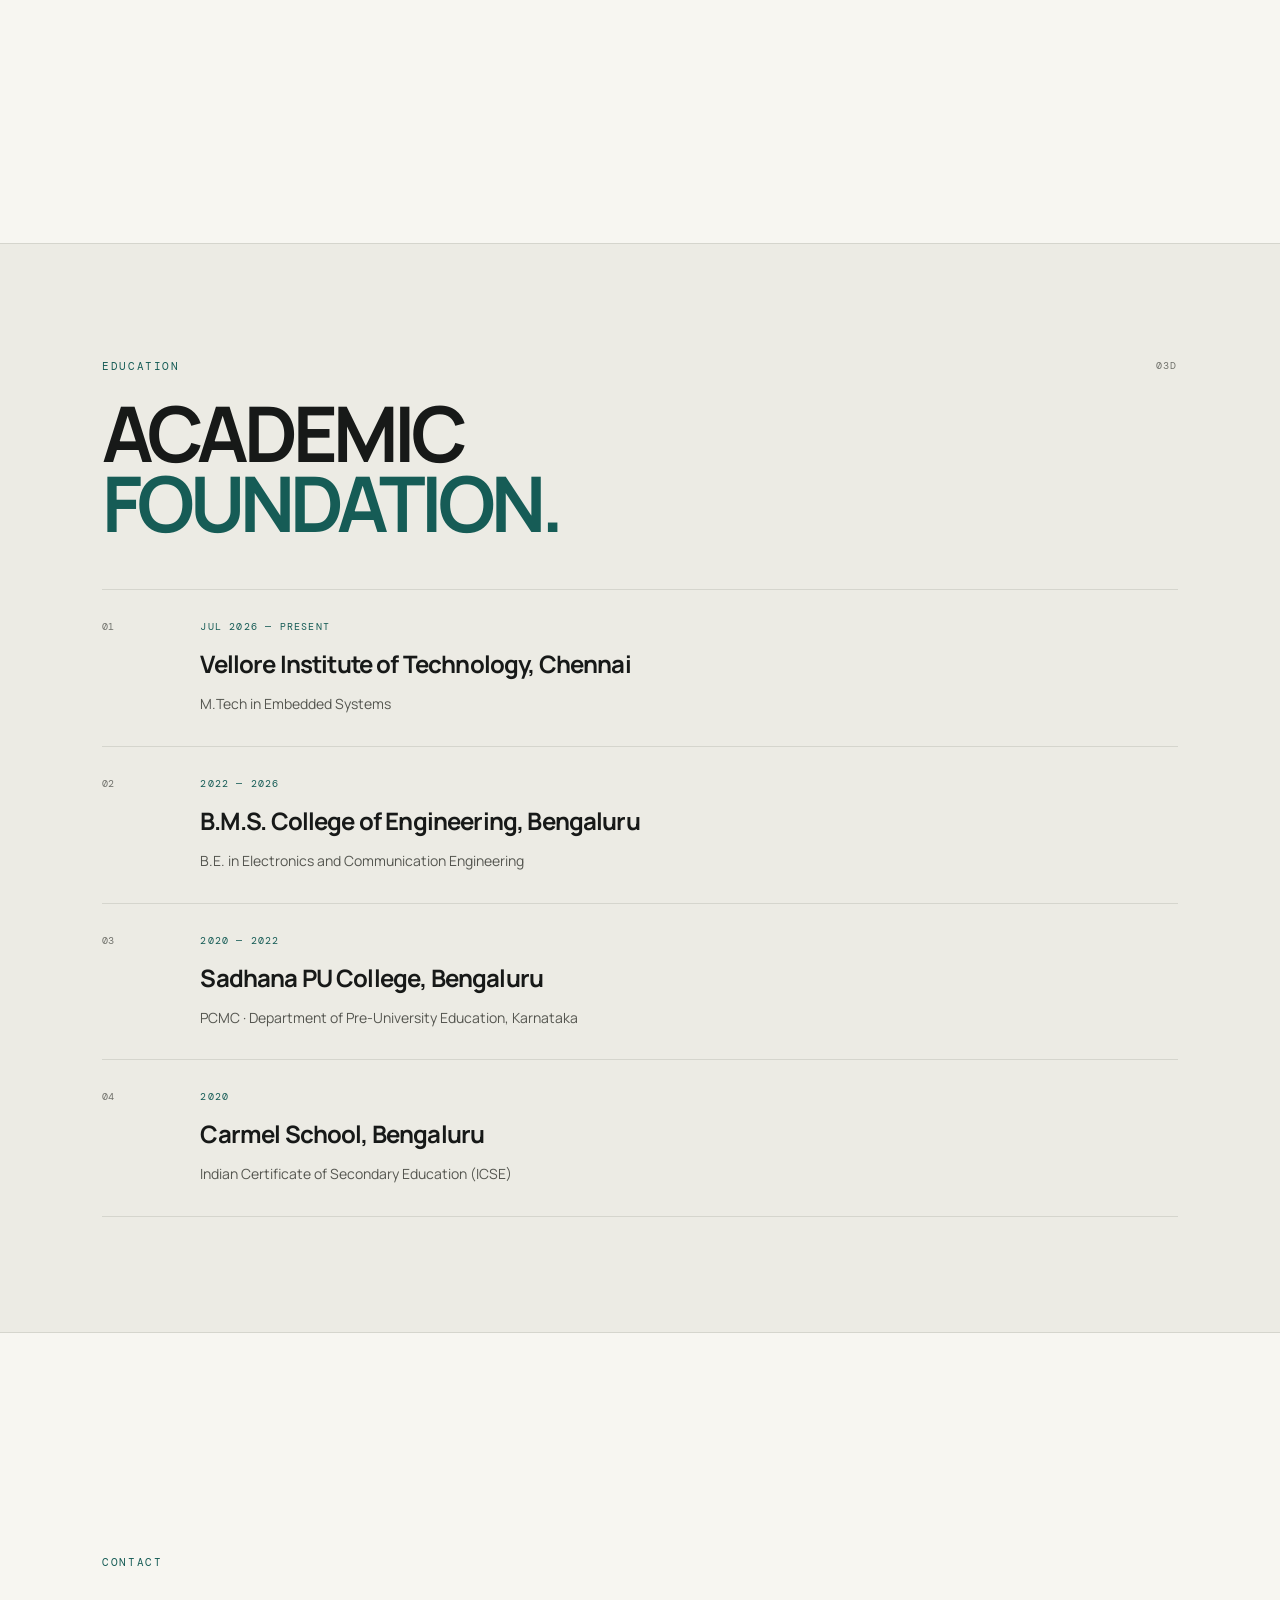
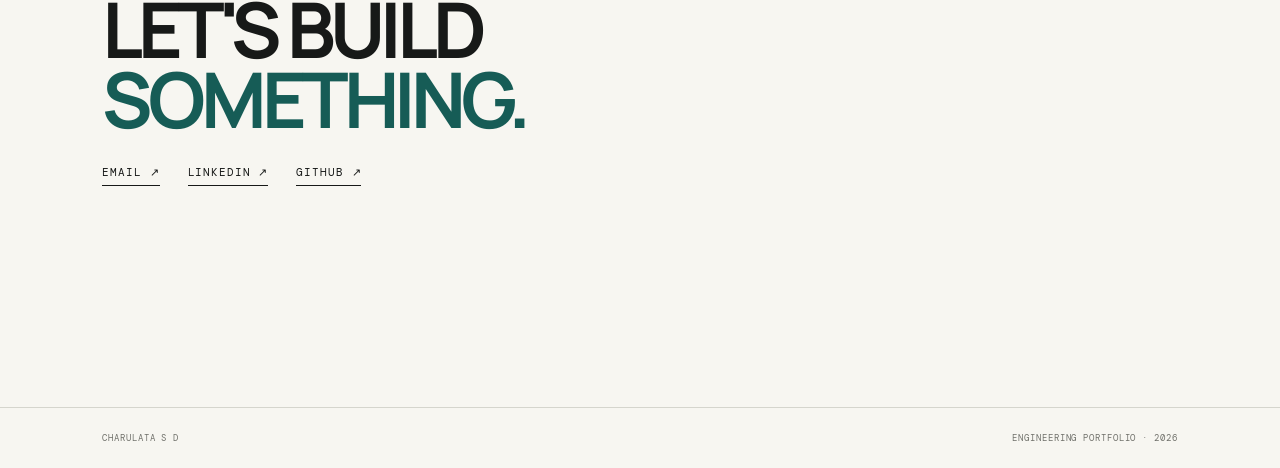
==== commit 1faeabba: "Update technology stack in index.html Removed 'Motor' and 'Uvicorn' from the technology stack." ====
--- a/index.html
+++ b/index.html
@@ -294,9 +294,9 @@
         <div>
           <span>Python</span>
           <span>FastAPI</span>
+          <span>Micro-service Management</span>
           <span>REST APIs</span>
           <span>MongoDB</span>
-          <span>Motor</span>
           <span>Pydantic</span>
           <span>AsyncIO</span>
           <span>Swagger UI</span>
@@ -307,7 +307,6 @@
           <span>Linux</span>
           <span>VS Code</span>
           <span>Keycloak</span>
-          <span>Uvicorn</span>
           <span>gTTS</span>
         </div>
       </div>
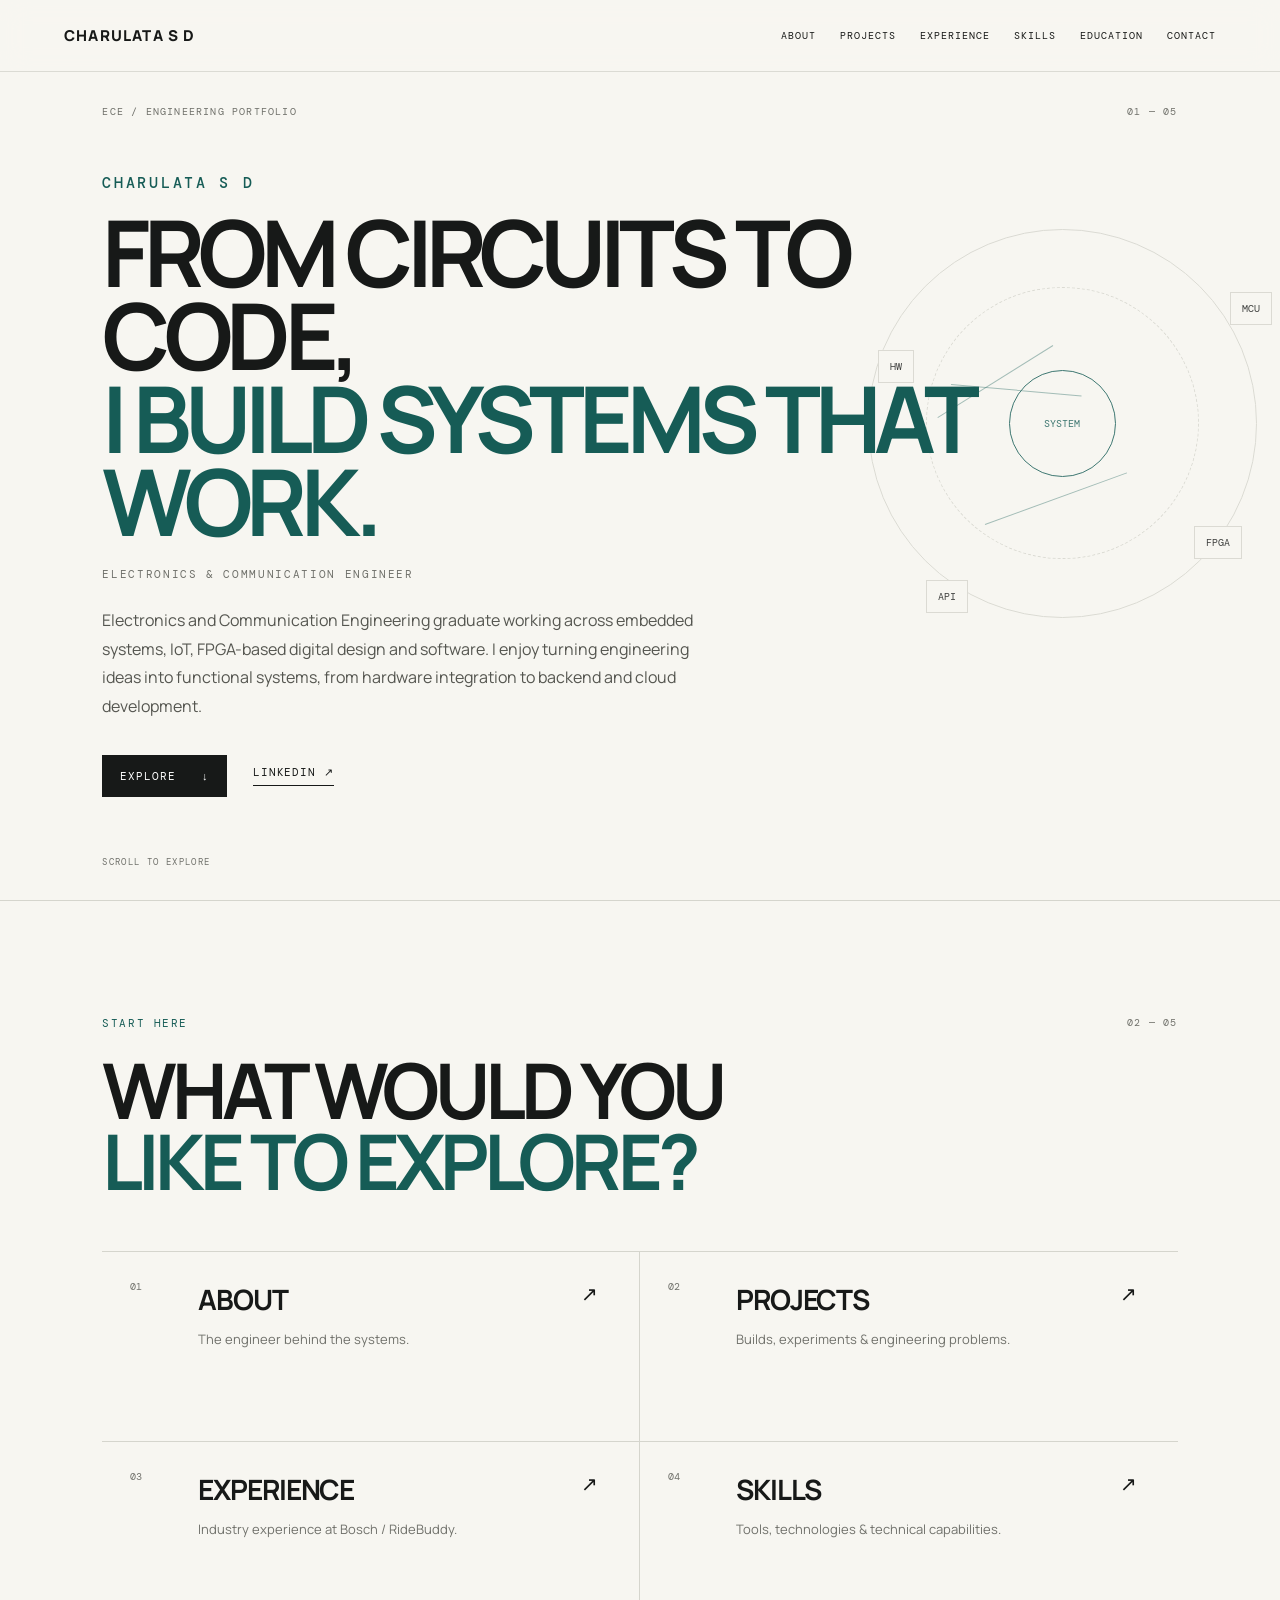
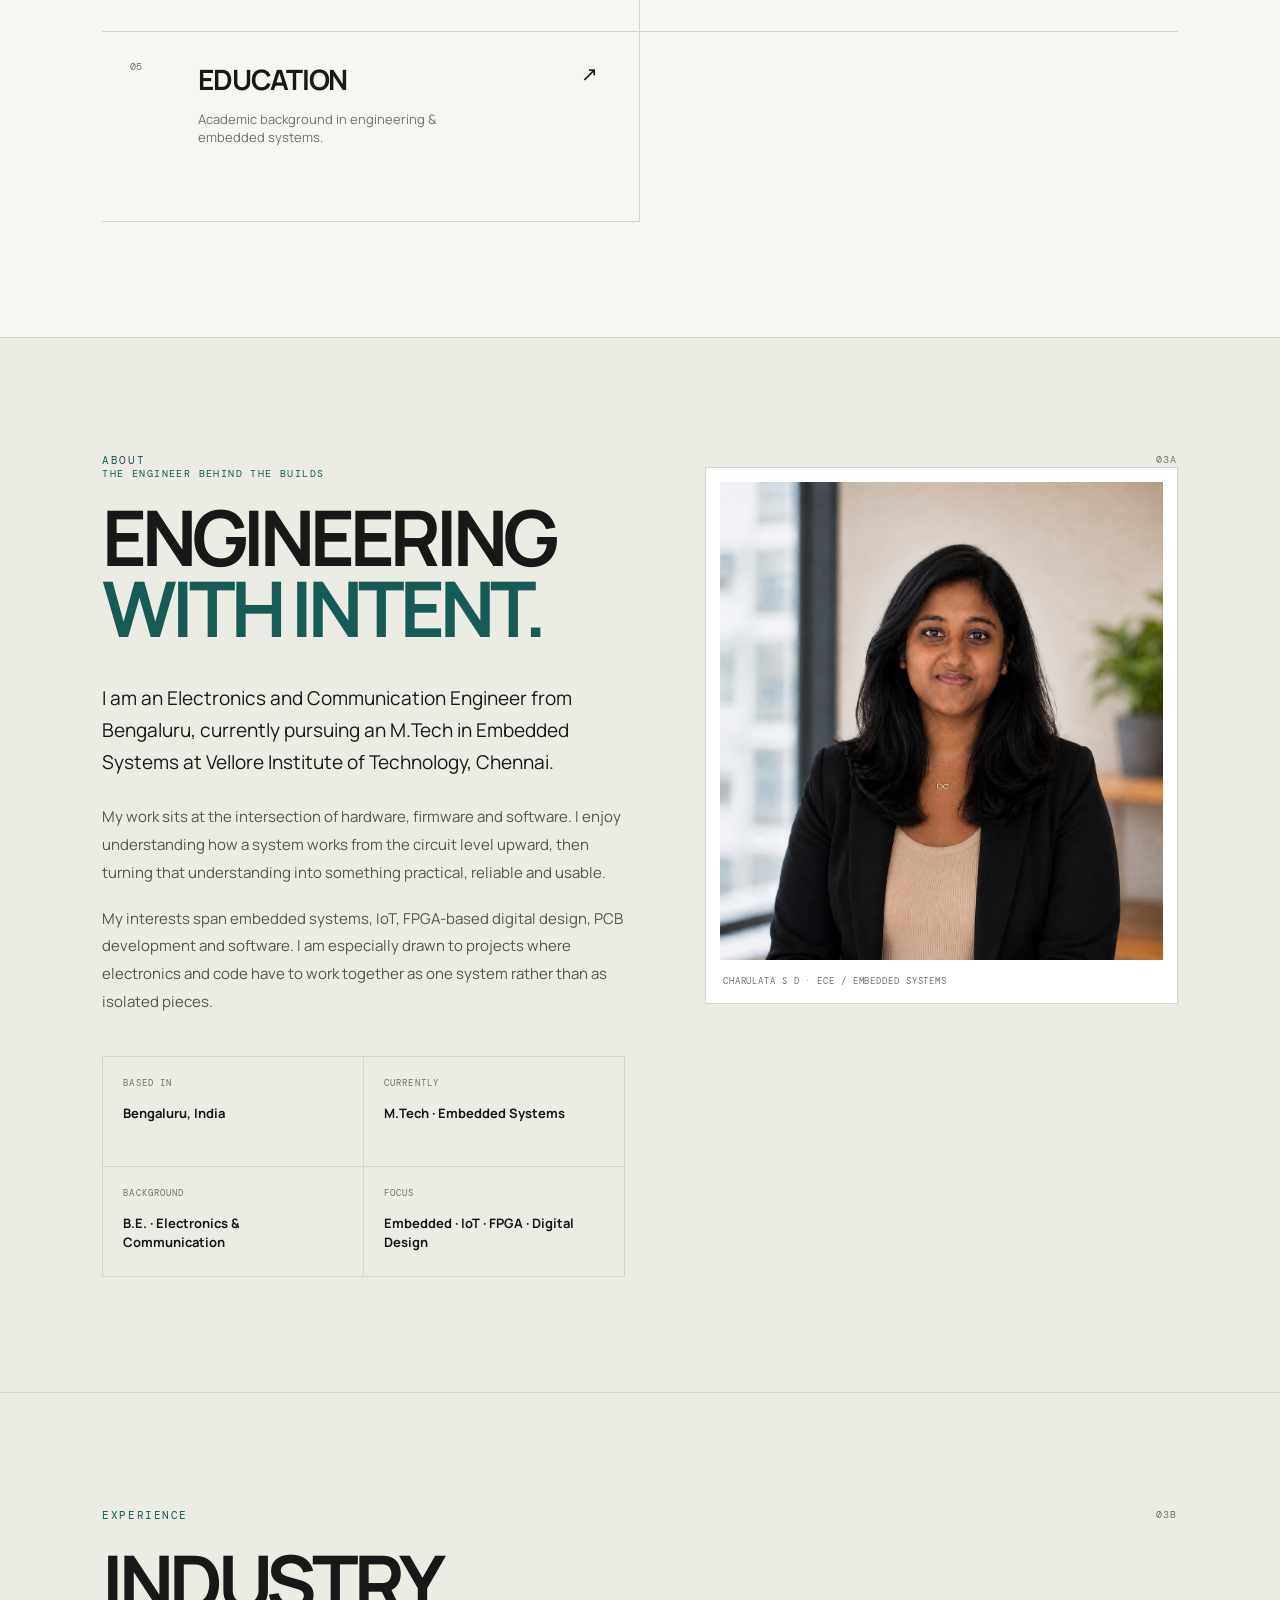
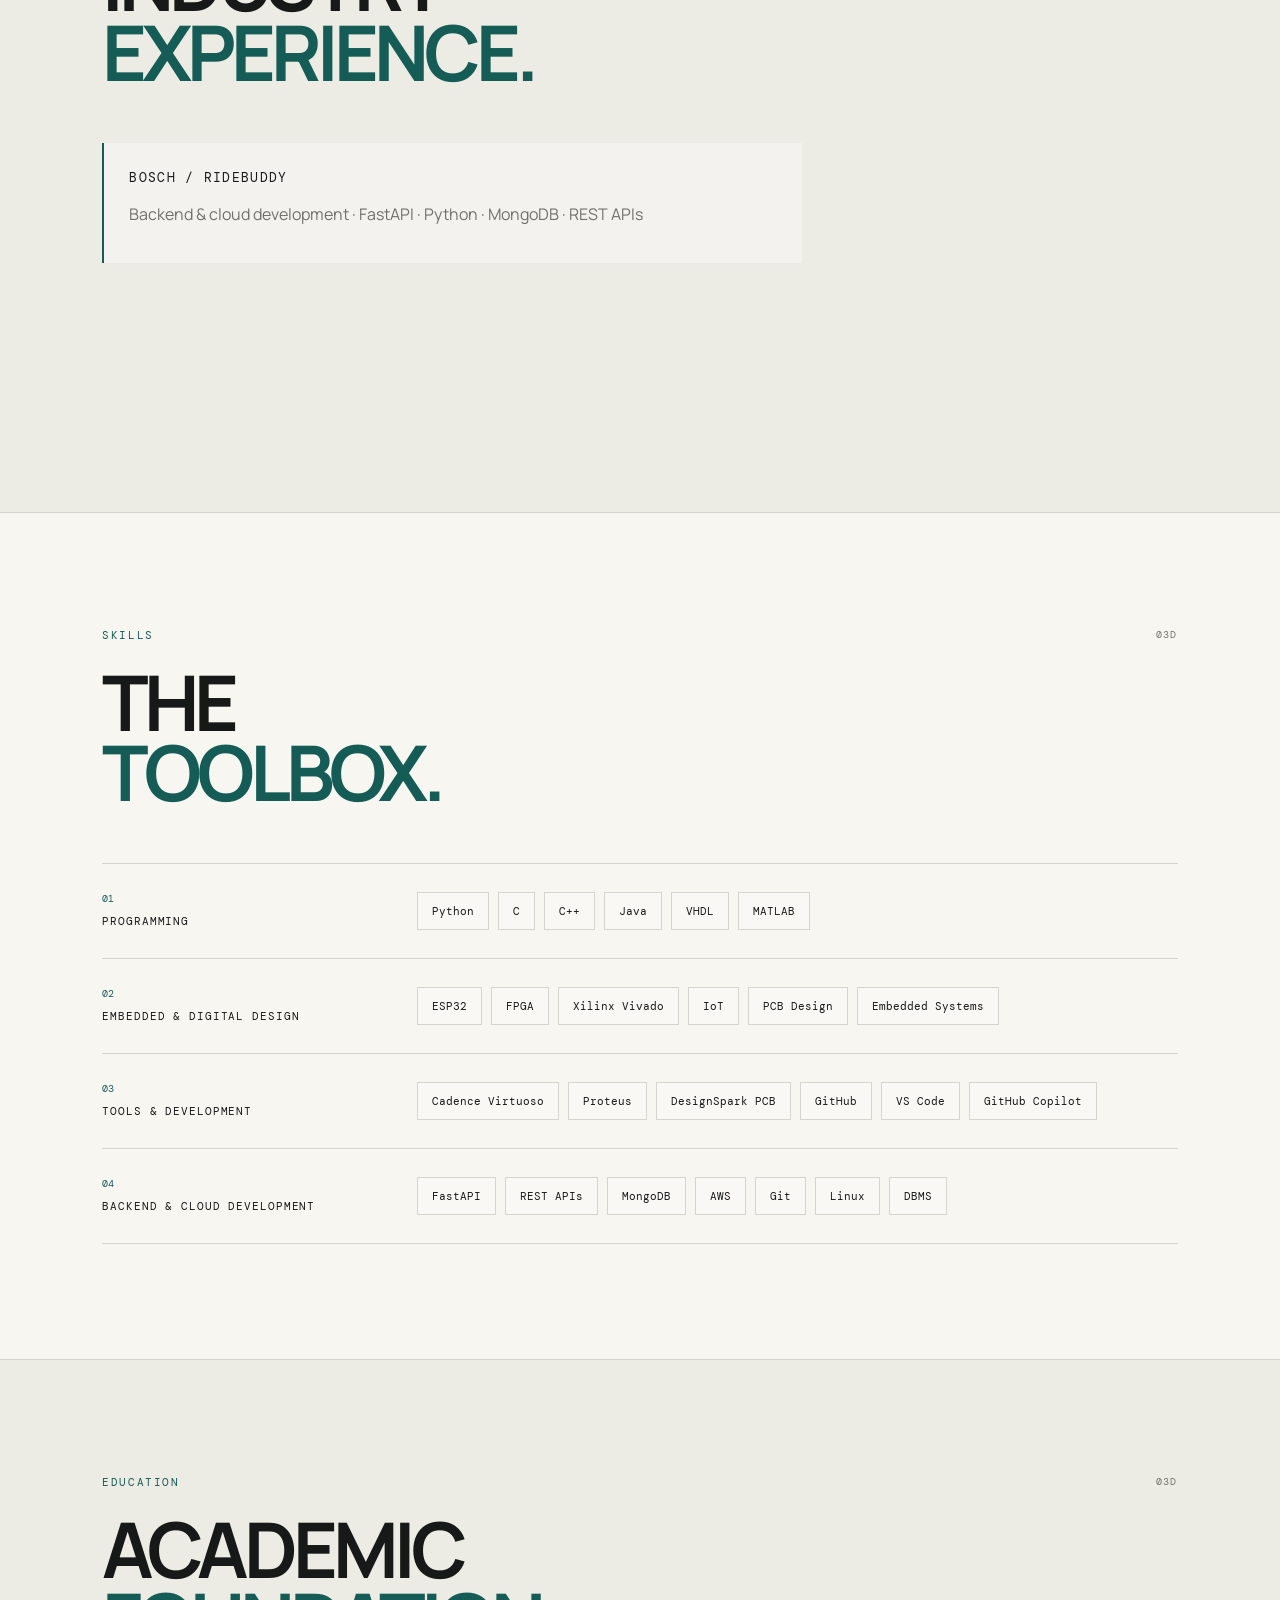
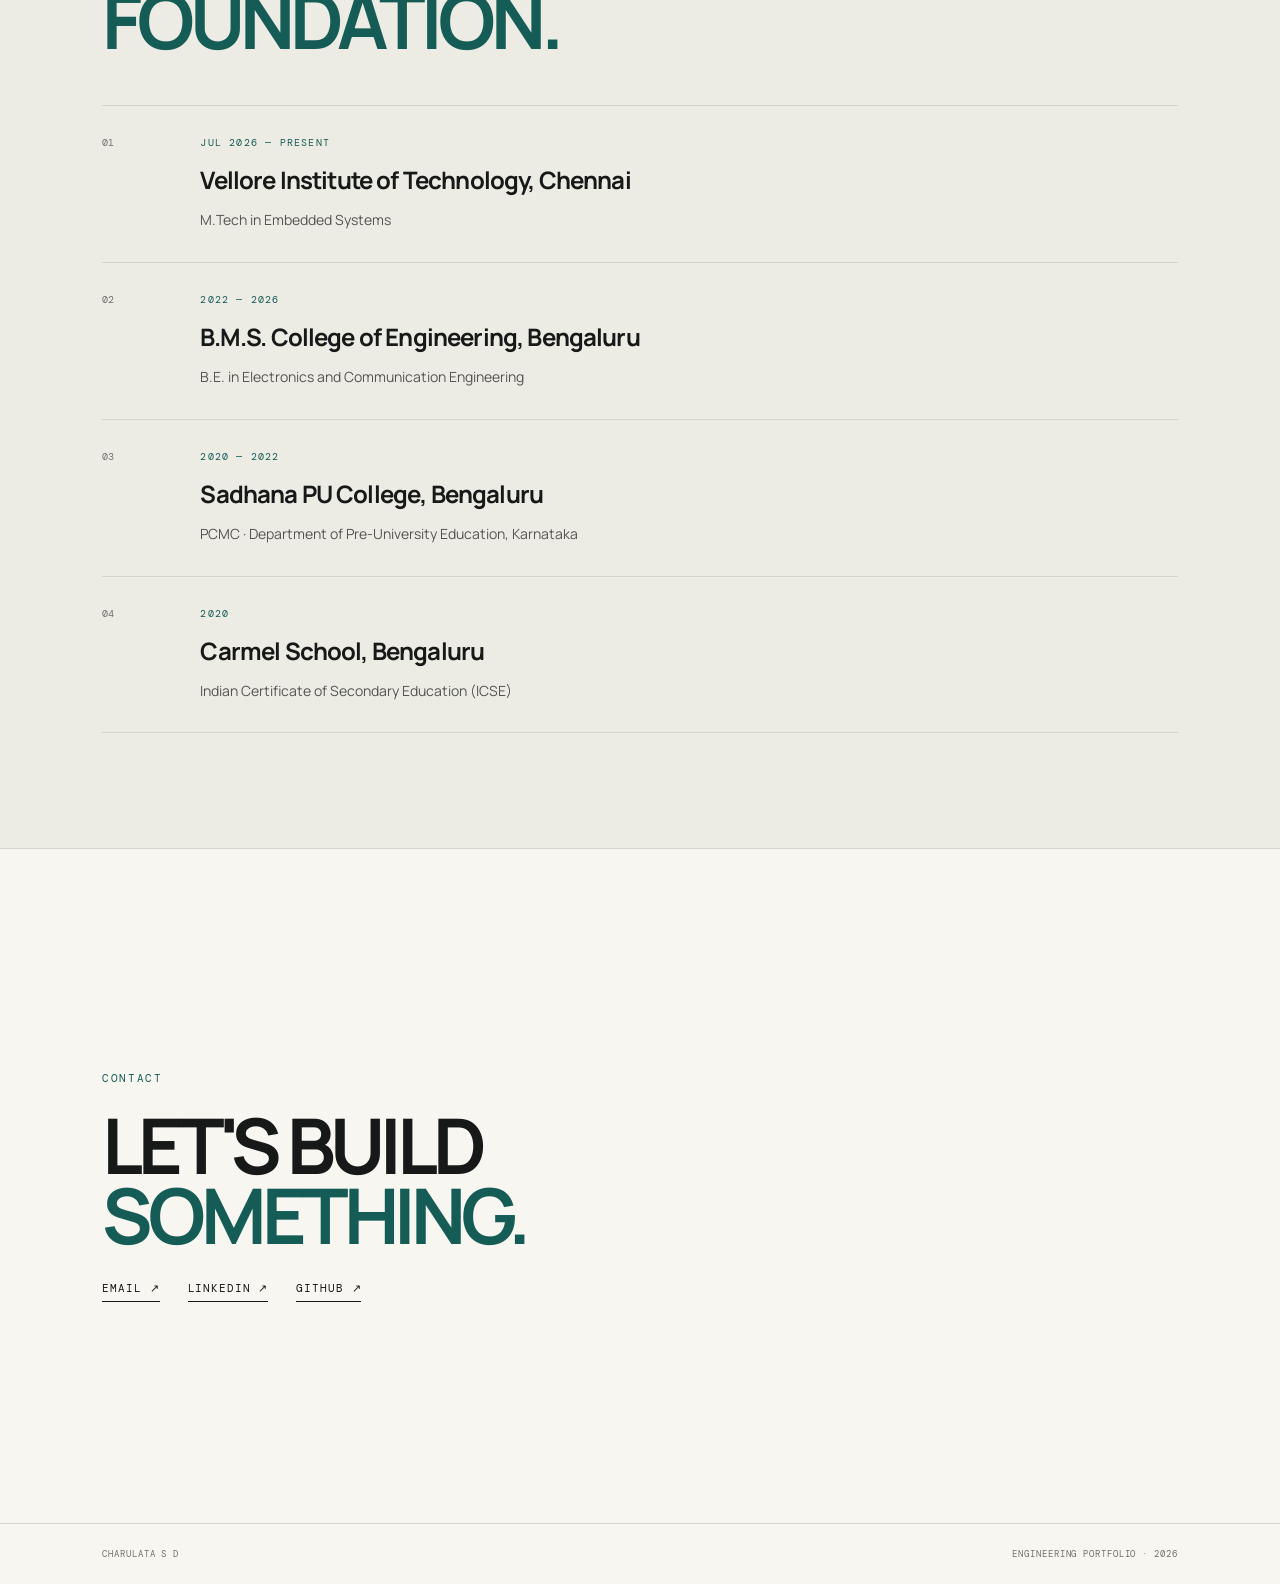
==== commit 84568879: "Add files via upload" ====
--- a/index.html
+++ b/index.html
@@ -192,137 +192,90 @@
     </section>
 
     <!-- EXPERIENCE -->
-    <section class="experience-section tinted" id="experience">
+    <section class="module-preview tinted" id="experience">
       <div class="section-top">
         <p class="eyebrow">EXPERIENCE</p>
         <p class="section-index">03B</p>
       </div>
-
-      <div class="experience-heading">
-        <div>
-          <p class="experience-kicker">JAN 2026 — JUN 2026</p>
-          <h2>BUILDING FOR<br><span>THE REAL WORLD.</span></h2>
-        </div>
-
-        <div class="experience-side">
-          <p class="experience-role">BACKEND CLOUD DEVELOPER · INTERN</p>
-          <strong>BOSCH</strong>
-          <p>Project: RideBuddy · Driver Monitoring System</p>
-        </div>
-      </div>
-
-      <div class="experience-body">
-
-        <div class="experience-summary">
-          <span>ROLE / PROJECT</span>
-          <h3>RideBuddy</h3>
-          <p>
-            Worked on backend and cloud development for RideBuddy, a driver
-            monitoring system, contributing to production-level services,
-            APIs, data workflows and system integration.
-          </p>
-        </div>
-
-        <div class="experience-work">
-          <span>WHAT I WORKED ON</span>
-
-          <article>
-            <b>01</b>
-            <div>
-              <h3>Backend &amp; APIs</h3>
-              <p>
-                Developed scalable backend services using FastAPI and designed
-                RESTful APIs for reliable communication between services and
-                distributed workflows.
-              </p>
-            </div>
-          </article>
-
-          <article>
-            <b>02</b>
-            <div>
-              <h3>Data &amp; Performance</h3>
-              <p>
-                Worked extensively with MongoDB for data modeling, query
-                optimization and efficient retrieval. Debugged, tested and
-                optimized APIs to improve response times and maintainability.
-              </p>
-            </div>
-          </article>
-
-          <article>
-            <b>03</b>
-            <div>
-              <h3>Platform Integration</h3>
-              <p>
-                Collaborated with cross-functional teams to integrate backend
-                services with larger platform ecosystems and business
-                applications.
-              </p>
-            </div>
-          </article>
-
-          <article>
-            <b>04</b>
-            <div>
-              <h3>Hardware Validation</h3>
-              <p>
-                Studied the RideBuddy hardware platform and its PCB architecture,
-                and participated in pre-deployment testing and validation of
-                device boards at the manufacturing plant.
-              </p>
-            </div>
-          </article>
-
-          <article>
-            <b>05</b>
-            <div>
-              <h3>Production Systems</h3>
-              <p>
-                Contributed to feature development, issue resolution and
-                continuous improvements across production-level cloud solutions,
-                with a focus on system stability and reliability.
-              </p>
-            </div>
-          </article>
-
-        </div>
-      </div>
-
-      <div class="experience-stack">
-        <span>TECHNOLOGY STACK</span>
-        <div>
-          <span>Python</span>
-          <span>FastAPI</span>
-          <span>Micro-service Management</span>
-          <span>REST APIs</span>
-          <span>MongoDB</span>
-          <span>Pydantic</span>
-          <span>AsyncIO</span>
-          <span>Swagger UI</span>
-          <span>AWS</span>
-          <span>AWS S3</span>
-          <span>AWS Polly</span>
-          <span>Git</span>
-          <span>Linux</span>
-          <span>VS Code</span>
-          <span>Keycloak</span>
-          <span>gTTS</span>
-        </div>
+      <h2>INDUSTRY<br><span>EXPERIENCE.</span></h2>
+      <div class="experience-preview">
+        <strong>BOSCH / RIDEBUDDY</strong>
+        <p>Backend &amp; cloud development · FastAPI · Python · MongoDB · REST APIs</p>
       </div>
     </section>
 
     <!-- SKILLS -->
-    <section class="module-preview" id="skills">
+    <section class="module-preview skills-section" id="skills">
       <div class="section-top">
         <p class="eyebrow">SKILLS</p>
-        <p class="section-index">03C</p>
-      </div>
+        <p class="section-index">03D</p>
+      </div>
+
       <h2>THE<br><span>TOOLBOX.</span></h2>
-      <div class="skill-cloud">
-        <span>ESP32</span><span>VHDL</span><span>FPGA</span><span>Python</span>
-        <span>C / C++</span><span>FastAPI</span><span>REST APIs</span><span>MongoDB</span>
-        <span>AWS</span><span>MATLAB</span><span>DesignSpark PCB</span><span>Proteus</span>
+
+      <div class="skills-list">
+
+        <div class="skill-row">
+          <div class="skill-label">
+            <span>01</span>
+            <strong>PROGRAMMING</strong>
+          </div>
+          <div class="skill-items">
+            <span>Python</span>
+            <span>C</span>
+            <span>C++</span>
+            <span>Java</span>
+            <span>VHDL</span>
+            <span>MATLAB</span>
+          </div>
+        </div>
+
+        <div class="skill-row">
+          <div class="skill-label">
+            <span>02</span>
+            <strong>EMBEDDED &amp; DIGITAL DESIGN</strong>
+          </div>
+          <div class="skill-items">
+            <span>ESP32</span>
+            <span>FPGA</span>
+            <span>Xilinx Vivado</span>
+            <span>IoT</span>
+            <span>PCB Design</span>
+            <span>Embedded Systems</span>
+          </div>
+        </div>
+
+        <div class="skill-row">
+          <div class="skill-label">
+            <span>03</span>
+            <strong>TOOLS &amp; DEVELOPMENT</strong>
+          </div>
+          <div class="skill-items">
+            <span>Cadence Virtuoso</span>
+            <span>Proteus</span>
+            <span>DesignSpark PCB</span>
+            <span>GitHub</span>
+            <span>VS Code</span>
+            <span>GitHub Copilot</span>
+          </div>
+        </div>
+
+        <div class="skill-row">
+          <div class="skill-label">
+            <span>04</span>
+            <strong>BACKEND &amp; CLOUD DEVELOPMENT</strong>
+          </div>
+          <div class="skill-items">
+            <span>FastAPI</span>
+            <span>REST APIs</span>
+            <span>MongoDB</span>
+            <span>AWS</span>
+            <span>Git</span>
+            <span>Linux</span>
+            <span>DBMS</span>
+          </div>
+        </div>
+
       </div>
     </section>
 
--- a/style.css
+++ b/style.css
@@ -339,157 +339,20 @@
   font-size: 16px;
 }
 
-/* EXPERIENCE */
-
-.experience-section {
-  padding: 115px 8vw;
-  border-top: 1px solid var(--line);
-  min-height: 90vh;
-}
-
-.experience-section.tinted {
-  background: var(--paper-dark);
-}
-
-.experience-heading {
-  margin-top: 35px;
-  display: grid;
-  grid-template-columns: 1.35fr .65fr;
-  gap: 80px;
-  align-items: end;
-}
-
-.experience-kicker {
-  margin: 0 0 18px;
-  font: 10px "DM Mono", monospace;
-  letter-spacing: .14em;
-  color: var(--accent);
-}
-
-.experience-heading h2 {
-  margin: 0;
-  max-width: 820px;
-}
-
-.experience-side {
-  padding: 0 0 8px 25px;
+.experience-preview {
+  margin-top: 30px;
+  max-width: 700px;
   border-left: 2px solid var(--accent);
-}
-
-.experience-role {
-  margin: 0 0 15px;
-  font: 10px "DM Mono", monospace;
+  padding: 22px 25px;
+  background: rgba(255,255,255,.35);
+}
+
+.experience-preview strong {
+  font: 13px "DM Mono", monospace;
   letter-spacing: .1em;
-  color: var(--muted);
-}
-
-.experience-side strong {
-  display: block;
-  margin-bottom: 8px;
-  font-size: 25px;
-  letter-spacing: -.04em;
-}
-
-.experience-side > p:last-child {
-  margin: 0;
-  color: var(--muted);
-  font-size: 13px;
-  line-height: 1.6;
-}
-
-.experience-body {
-  margin-top: 65px;
-  display: grid;
-  grid-template-columns: .65fr 1.35fr;
-  gap: 70px;
-}
-
-.experience-summary {
-  max-width: 430px;
-  padding-top: 4px;
-}
-
-.experience-summary > span,
-.experience-work > span,
-.experience-stack > span {
-  display: block;
-  margin-bottom: 22px;
-  font: 9px "DM Mono", monospace;
-  letter-spacing: .13em;
-  color: var(--accent);
-}
-
-.experience-summary h3 {
-  margin: 0 0 15px;
-  font-size: 30px;
-  letter-spacing: -.045em;
-}
-
-.experience-summary p {
-  margin: 0;
-  color: var(--muted);
-  font-size: 15px;
-  line-height: 1.85;
-}
-
-.experience-work {
-  border-top: 1px solid var(--line);
-}
-
-.experience-work article {
-  display: grid;
-  grid-template-columns: 42px 1fr;
-  gap: 18px;
-  padding: 25px 0;
-  border-bottom: 1px solid var(--line);
-}
-
-.experience-work article b {
-  font: 10px "DM Mono", monospace;
-  color: var(--muted);
-}
-
-.experience-work article h3 {
-  margin: 0 0 8px;
-  font-size: 18px;
-  letter-spacing: -.025em;
-}
-
-.experience-work article p {
-  max-width: 720px;
-  margin: 0;
-  color: var(--muted);
-  font-size: 13px;
-  line-height: 1.75;
-}
-
-.experience-stack {
-  margin-top: 55px;
-  padding-top: 25px;
-  border-top: 1px solid var(--line);
-  display: grid;
-  grid-template-columns: 180px 1fr;
-  gap: 30px;
-  align-items: start;
-}
-
-.experience-stack > span {
-  margin: 5px 0 0;
-}
-
-.experience-stack > div {
-  display: flex;
-  flex-wrap: wrap;
-  gap: 9px;
-}
-
-.experience-stack > div > span {
-  padding: 11px 14px;
-  border: 1px solid var(--line);
-  background: rgba(255,255,255,.35);
-  font: 10px "DM Mono", monospace;
-  letter-spacing: .06em;
-}
+}
+
+.experience-preview p { color: var(--muted); }
 
 .skill-cloud {
   display: flex;
@@ -504,12 +367,62 @@
   font: 11px "DM Mono", monospace;
 }
 
+.skills-list {
+  border-top: 1px solid var(--line);
+  max-width: 1100px;
+}
+
+.skill-row {
+  display: grid;
+  grid-template-columns: 280px 1fr;
+  gap: 35px;
+  padding: 28px 0;
+  border-bottom: 1px solid var(--line);
+}
+
+.skill-label {
+  display: flex;
+  flex-direction: column;
+  gap: 9px;
+}
+
+.skill-label span {
+  font: 10px "DM Mono", monospace;
+  color: var(--accent);
+}
+
+.skill-label strong {
+  font: 11px "DM Mono", monospace;
+  letter-spacing: .08em;
+}
+
+.skill-items {
+  display: flex;
+  flex-wrap: wrap;
+  gap: 9px;
+  align-content: flex-start;
+}
+
+.skill-items span {
+  padding: 11px 14px;
+  border: 1px solid var(--line);
+  font: 11px "DM Mono", monospace;
+  background: rgba(255,255,255,.18);
+}
+
+@media (max-width: 850px) {
+  .skill-row {
+    grid-template-columns: 1fr;
+    gap: 18px;
+  }
+}
+
 /* ABOUT */
 
 .about-grid {
   display: grid;
-  grid-template-columns: 1fr 320px;
-  gap: 90px;
+  grid-template-columns: 1.05fr .95fr;
+  gap: 80px;
   align-items: start;
 }
 
@@ -541,25 +454,25 @@
 }
 
 .about-photo {
-  width: 270px;
-  margin: 12px 0 0 auto;
-  padding: 8px;
+  margin: 0;
+  padding: 14px;
   border: 1px solid var(--line);
   background: var(--white);
-  border-radius: 50%;
 }
 
 .about-photo img {
   display: block;
   width: 100%;
-  height: 254px;
-  border-radius: 50%;
+  height: auto;
+  aspect-ratio: 1 / 1.08;
   object-fit: cover;
-  object-position: center 20%;
 }
 
 .about-photo figcaption {
-  display: none;
+  padding: 15px 3px 2px;
+  color: var(--muted);
+  font: 9px "DM Mono", monospace;
+  letter-spacing: .1em;
 }
 
 .about-facts {
@@ -681,37 +594,8 @@
     padding-right: 6vw;
   }
   .choice { grid-template-columns: 35px 1fr 25px; }
-  .experience-heading {
-    grid-template-columns: 1fr;
-    gap: 35px;
-  }
-
-  .experience-side {
-    max-width: 520px;
-  }
-
-  .experience-body {
-    grid-template-columns: 1fr;
-    gap: 45px;
-  }
-
-  .experience-summary {
-    max-width: 650px;
-  }
-
-  .experience-stack {
-    grid-template-columns: 1fr;
-    gap: 12px;
-  }
-
-  .about-grid { grid-template-columns: 1fr; gap: 45px; }
-  .about-photo {
-    width: 230px;
-    margin: 0 auto;
-  }
-  .about-photo img {
-    height: 214px;
-  }
+  .about-grid { grid-template-columns: 1fr; gap: 50px; }
+  .about-photo { max-width: 620px; }
 }
 
 @media (max-width: 600px) {
@@ -724,42 +608,8 @@
   .choice, .choice:nth-child(even) { border-right: 0; }
   .choice { min-height: 150px; }
   .system-art { width: 420px; height: 420px; top: 38vh; right: -45vw; }
-  .experience-section {
-    padding-top: 90px;
-    padding-bottom: 90px;
-  }
-
-  .experience-heading h2 {
-    font-size: 3.1rem;
-  }
-
-  .experience-side strong {
-    font-size: 22px;
-  }
-
-  .experience-body {
-    margin-top: 50px;
-  }
-
-  .experience-work article {
-    grid-template-columns: 30px 1fr;
-    gap: 12px;
-  }
-
-  .experience-summary p,
-  .experience-work article p {
-    font-size: 14px;
-  }
-
   .about-lead { font-size: 16px; }
   .about-text { font-size: 14px; }
-  .about-photo {
-    width: 190px;
-    padding: 7px;
-  }
-  .about-photo img {
-    height: 176px;
-  }
   .about-facts { grid-template-columns: 1fr; }
   .education-card { grid-template-columns: 35px 1fr; gap: 18px; }
   .education-card h3 { font-size: 20px; }
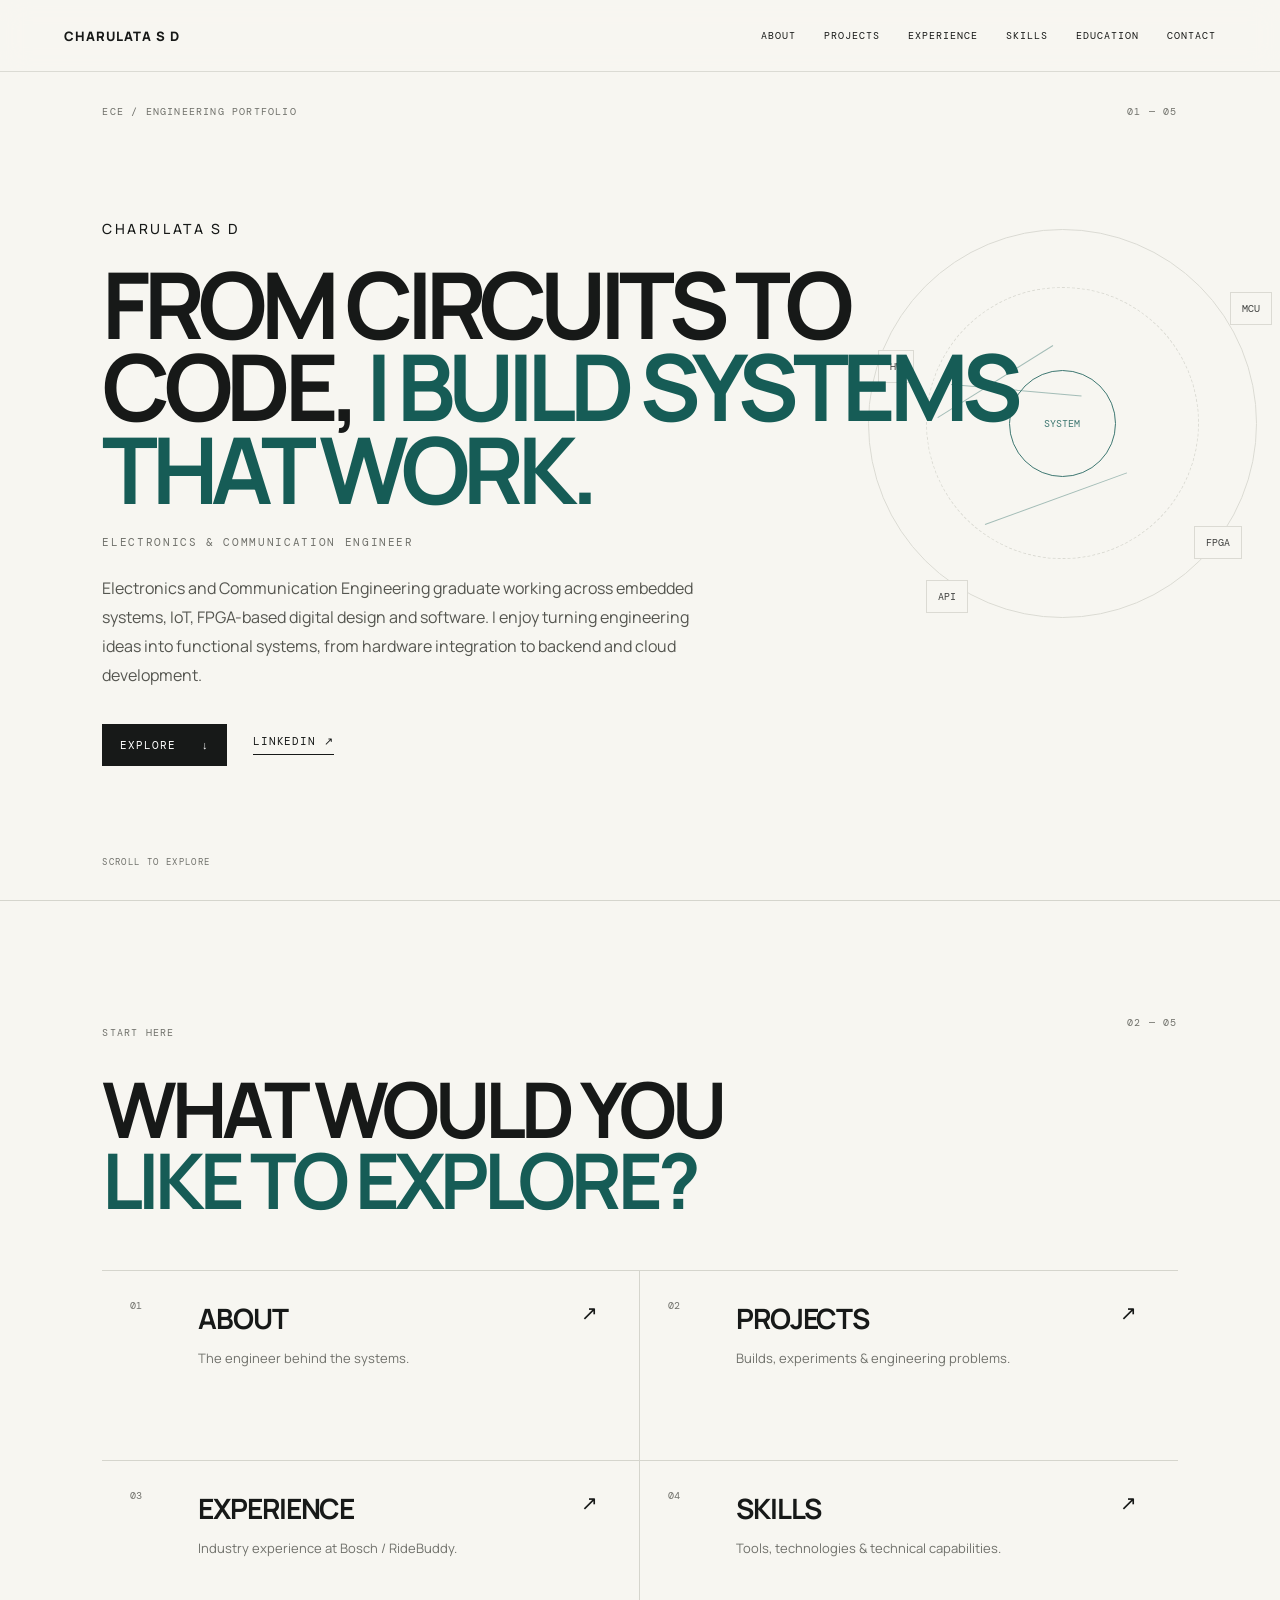
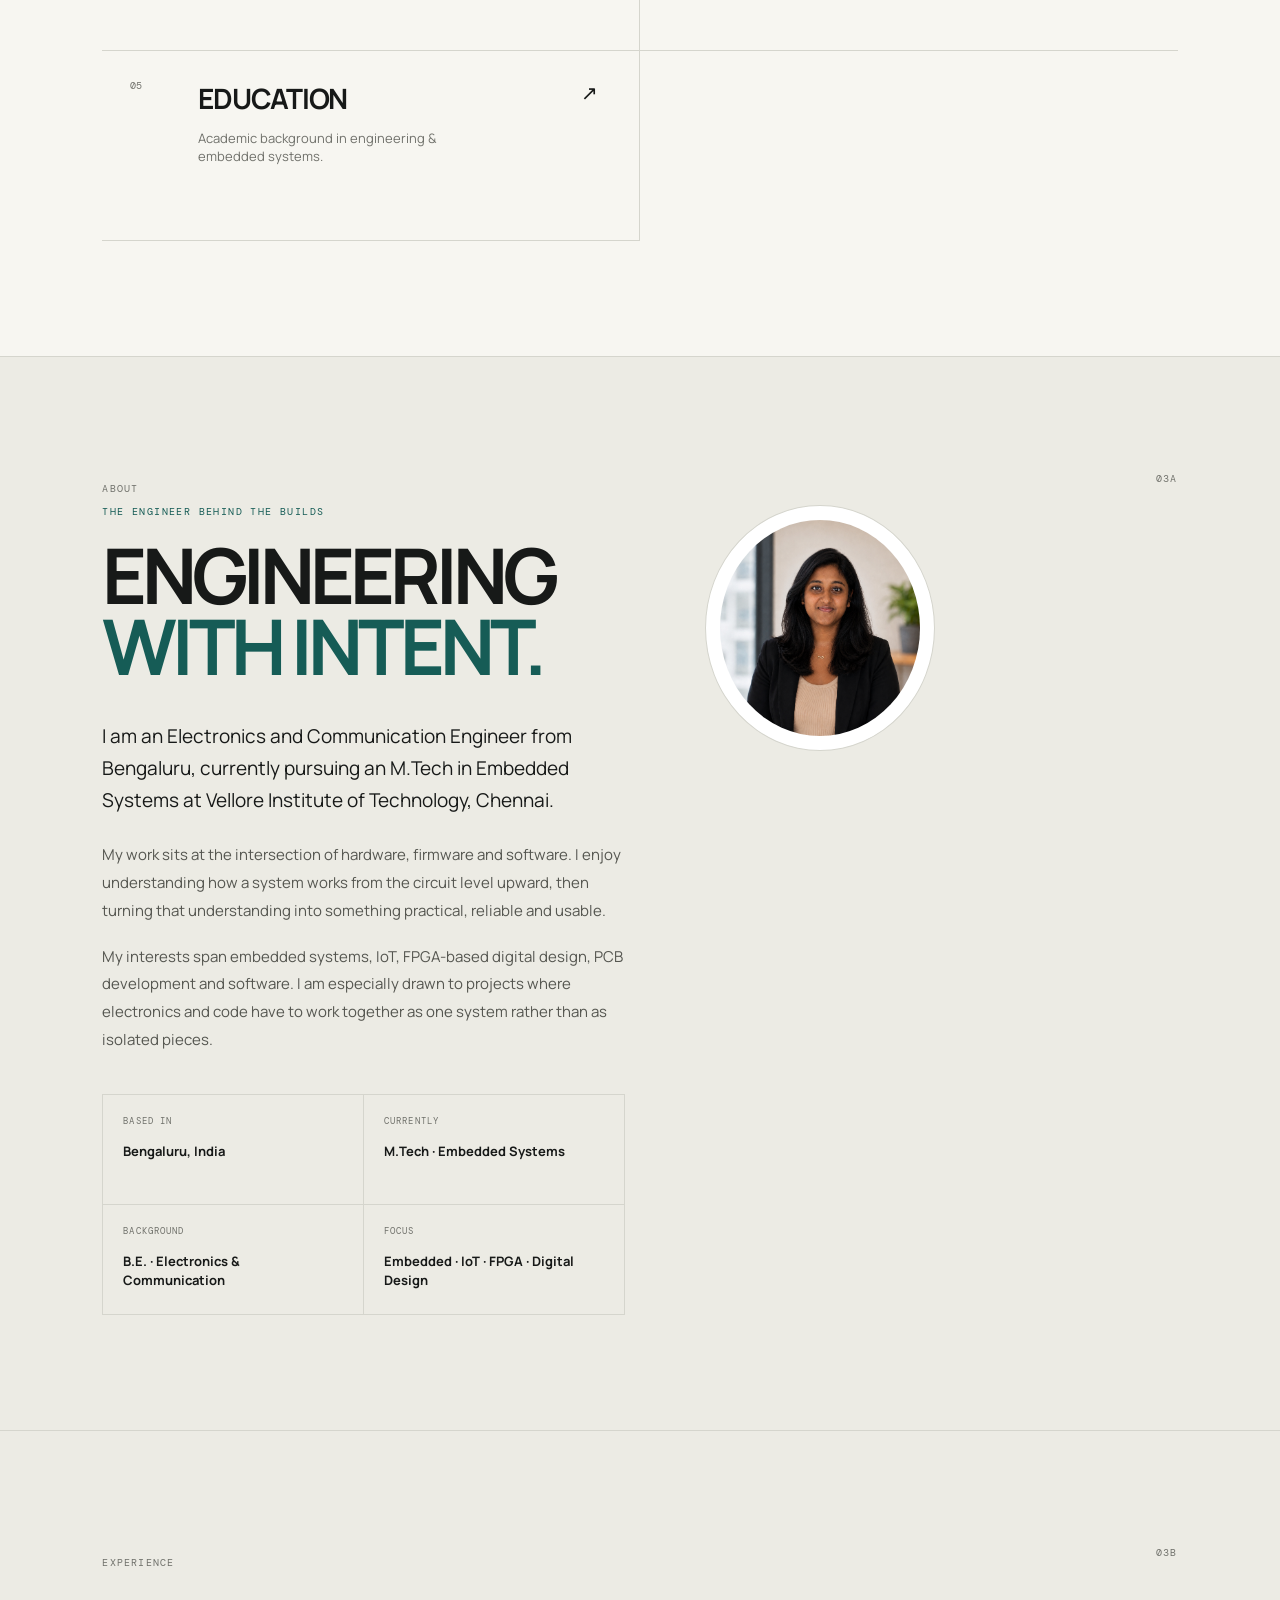
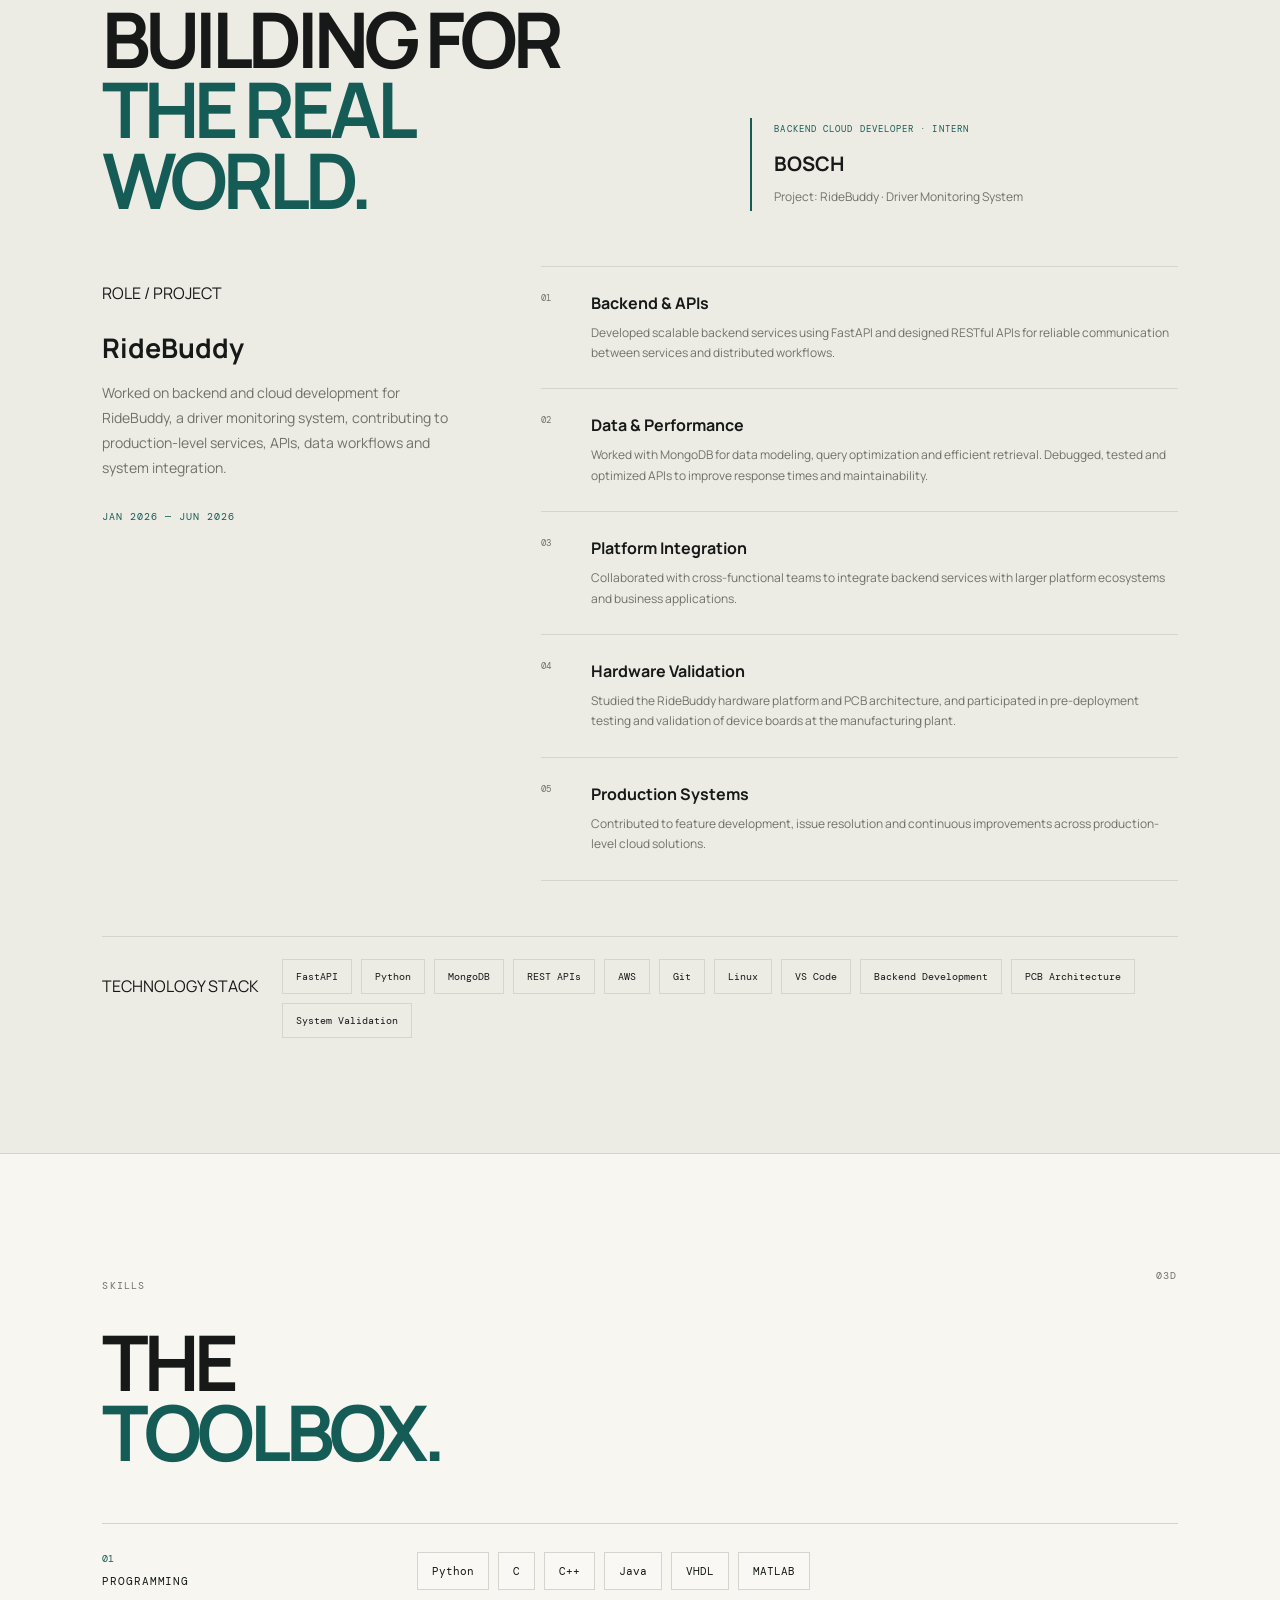
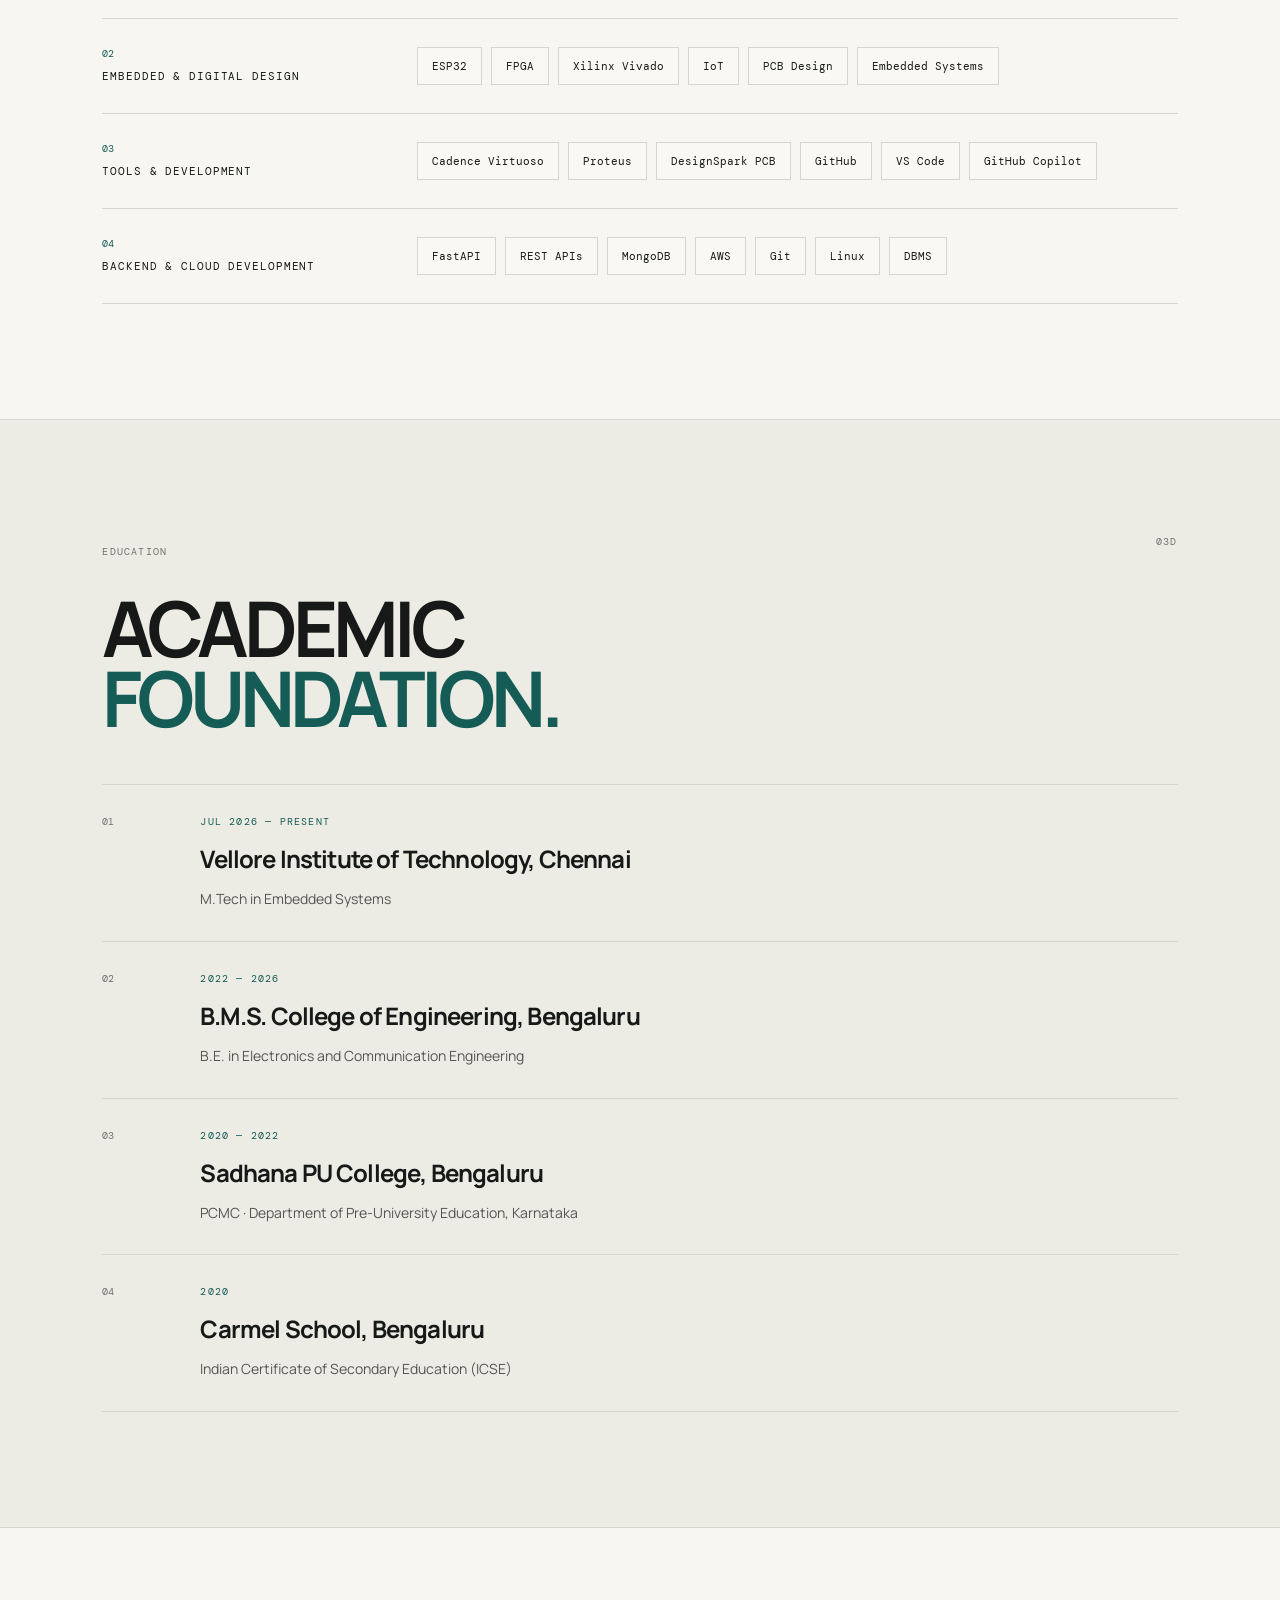
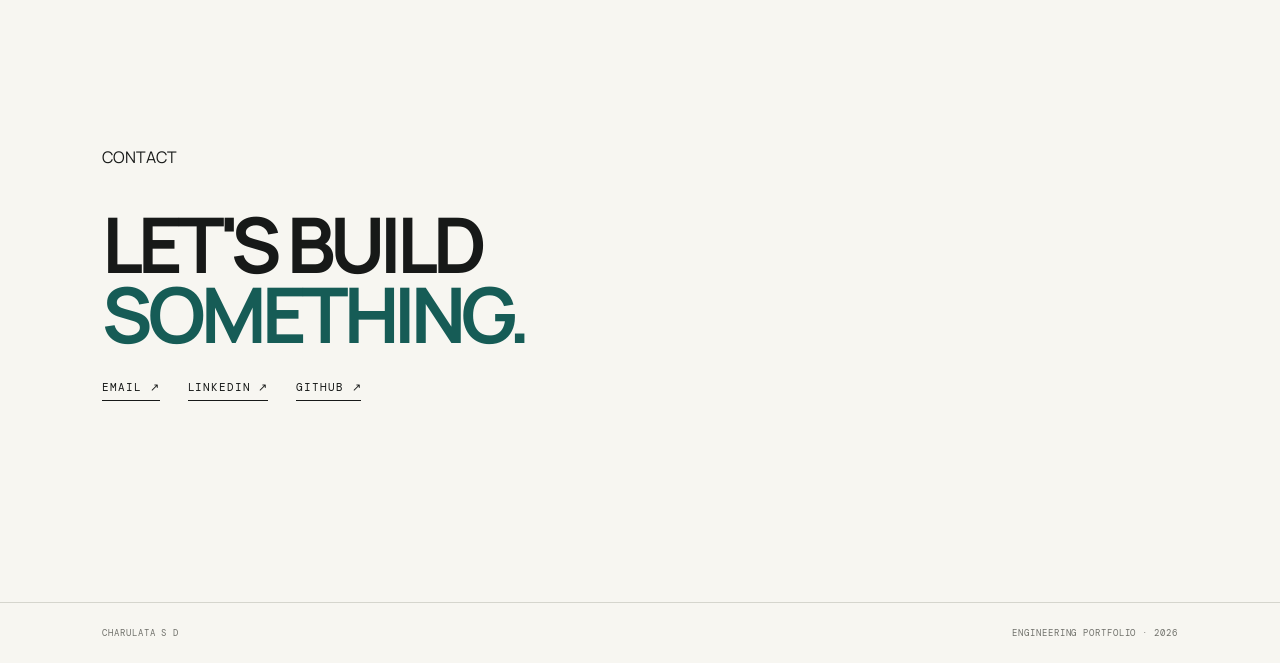
==== commit fbe86323: "Add files via upload" ====
--- a/index.html
+++ b/index.html
@@ -197,10 +197,107 @@
         <p class="eyebrow">EXPERIENCE</p>
         <p class="section-index">03B</p>
       </div>
-      <h2>INDUSTRY<br><span>EXPERIENCE.</span></h2>
-      <div class="experience-preview">
-        <strong>BOSCH / RIDEBUDDY</strong>
-        <p>Backend &amp; cloud development · FastAPI · Python · MongoDB · REST APIs</p>
+
+      <div class="experience-heading">
+        <h2>BUILDING FOR<br><span>THE REAL WORLD.</span></h2>
+
+        <div class="experience-role">
+          <p>BACKEND CLOUD DEVELOPER · INTERN</p>
+          <strong>BOSCH</strong>
+          <span>Project: RideBuddy · Driver Monitoring System</span>
+        </div>
+      </div>
+
+      <div class="experience-layout">
+        <div class="experience-intro">
+          <p class="eyebrow">ROLE / PROJECT</p>
+          <h3>RideBuddy</h3>
+          <p>
+            Worked on backend and cloud development for RideBuddy, a driver
+            monitoring system, contributing to production-level services,
+            APIs, data workflows and system integration.
+          </p>
+          <p class="experience-date">JAN 2026 — JUN 2026</p>
+        </div>
+
+        <div class="experience-list">
+          <article>
+            <span>01</span>
+            <div>
+              <h3>Backend &amp; APIs</h3>
+              <p>
+                Developed scalable backend services using FastAPI and
+                designed RESTful APIs for reliable communication between
+                services and distributed workflows.
+              </p>
+            </div>
+          </article>
+
+          <article>
+            <span>02</span>
+            <div>
+              <h3>Data &amp; Performance</h3>
+              <p>
+                Worked with MongoDB for data modeling, query optimization
+                and efficient retrieval. Debugged, tested and optimized APIs
+                to improve response times and maintainability.
+              </p>
+            </div>
+          </article>
+
+          <article>
+            <span>03</span>
+            <div>
+              <h3>Platform Integration</h3>
+              <p>
+                Collaborated with cross-functional teams to integrate backend
+                services with larger platform ecosystems and business
+                applications.
+              </p>
+            </div>
+          </article>
+
+          <article>
+            <span>04</span>
+            <div>
+              <h3>Hardware Validation</h3>
+              <p>
+                Studied the RideBuddy hardware platform and PCB architecture,
+                and participated in pre-deployment testing and validation of
+                device boards at the manufacturing plant.
+              </p>
+            </div>
+          </article>
+
+          <article>
+            <span>05</span>
+            <div>
+              <h3>Production Systems</h3>
+              <p>
+                Contributed to feature development, issue resolution and
+                continuous improvements across production-level cloud
+                solutions.
+              </p>
+            </div>
+          </article>
+        </div>
+      </div>
+
+      <div class="technology-stack">
+        <p class="eyebrow">TECHNOLOGY STACK</p>
+        <div>
+          <span>FastAPI</span>
+          <span>Python</span>
+          <span>MongoDB</span>
+          <span>REST APIs</span>
+          <span>AWS</span>
+          <span>Git</span>
+          <span>Linux</span>
+          <span>VS Code</span>
+          <span>Backend Development</span>
+          <span>PCB Architecture</span>
+          <span>System Validation</span>
+        </div>
       </div>
     </section>
 
@@ -289,7 +386,6 @@
       <h2>ACADEMIC<br><span>FOUNDATION.</span></h2>
 
       <div class="education-list">
-
         <article class="education-card">
           <span class="education-number">01</span>
           <div class="education-main">
@@ -325,7 +421,6 @@
             <p>Indian Certificate of Secondary Education (ICSE)</p>
           </div>
         </article>
-
       </div>
     </section>
 
--- a/style.css
+++ b/style.css
@@ -11,6 +11,7 @@
 }
 
 * { box-sizing: border-box; }
+
 html { scroll-behavior: smooth; }
 
 body {
@@ -21,7 +22,12 @@
 }
 
 body, a, button { cursor: default; }
-a { color: inherit; text-decoration: none; }
+
+a {
+  color: inherit;
+  text-decoration: none;
+}
+
 button { font: inherit; }
 
 .topbar {
@@ -41,14 +47,14 @@
 }
 
 .brand {
-  font-size: 15px;
+  font-size: 13px;
   font-weight: 800;
   letter-spacing: .08em;
 }
 
 .navigation {
   display: flex;
-  gap: 24px;
+  gap: 28px;
   font: 10px "DM Mono", monospace;
   letter-spacing: .1em;
 }
@@ -70,6 +76,7 @@
 }
 
 .navigation a:hover::after { right: 0; }
+
 .menu-button { display: none; background: none; border: 0; }
 
 .hero {
@@ -116,32 +123,21 @@
   max-width: 1000px;
 }
 
-.eyebrow {
-  margin: 0;
-  font: 11px "DM Mono", monospace;
-  letter-spacing: .14em;
-  color: var(--accent);
-}
-
 .hero-name {
-  font-size: 15px;
+  font-size: 14px;
   font-weight: 500;
   letter-spacing: .18em;
-  margin-bottom: 12px;
 }
 
 h1 {
   max-width: 1050px;
-  margin: 18px 0 24px;
+  margin: 25px 0 24px;
   font-size: clamp(3.2rem, 7.2vw, 8.2rem);
   line-height: .9;
   letter-spacing: -.07em;
 }
 
-h1 span {
-  display: block;
-  color: var(--accent);
-}
+h1 span, h2 span { color: var(--accent); }
 
 .role {
   font: 11px "DM Mono", monospace;
@@ -276,8 +272,6 @@
   letter-spacing: -.065em;
 }
 
-h2 span { color: var(--accent); }
-
 .choice-grid {
   display: grid;
   grid-template-columns: 1fr 1fr;
@@ -323,9 +317,10 @@
 }
 
 .choice:hover p, .choice:hover .choice-number { color: #bfc4bd; }
+
 .arrow { font-size: 20px; }
 
-.module-preview, .about-section, .education-section {
+.module-preview {
   min-height: 80vh;
 }
 
@@ -339,90 +334,123 @@
   font-size: 16px;
 }
 
-.experience-preview {
+.experience-heading {
+  display: grid;
+  grid-template-columns: 1.15fr .85fr;
+  gap: 70px;
+  align-items: end;
+}
+
+.experience-heading h2 { margin-bottom: 50px; }
+
+.experience-role {
+  border-left: 2px solid var(--accent);
+  padding: 5px 0 5px 22px;
+  margin-bottom: 55px;
+}
+
+.experience-role p {
+  margin: 0 0 15px;
+  font: 9px "DM Mono", monospace;
+  letter-spacing: .12em;
+  color: var(--accent);
+}
+
+.experience-role strong {
+  display: block;
+  font-size: 20px;
+  margin-bottom: 7px;
+}
+
+.experience-role span {
+  font-size: 12px;
+  color: var(--muted);
+}
+
+.experience-layout {
+  display: grid;
+  grid-template-columns: .72fr 1.28fr;
+  gap: 80px;
+}
+
+.experience-intro h3 {
+  margin: 25px 0 14px;
+  font-size: 27px;
+}
+
+.experience-intro > p:not(.eyebrow):not(.experience-date) {
+  max-width: 410px;
+  color: var(--muted);
+  font-size: 14px;
+  line-height: 1.8;
+}
+
+.experience-date {
   margin-top: 30px;
-  max-width: 700px;
-  border-left: 2px solid var(--accent);
-  padding: 22px 25px;
-  background: rgba(255,255,255,.35);
-}
-
-.experience-preview strong {
-  font: 13px "DM Mono", monospace;
+  font: 10px "DM Mono", monospace;
   letter-spacing: .1em;
-}
-
-.experience-preview p { color: var(--muted); }
-
-.skill-cloud {
+  color: var(--accent);
+}
+
+.experience-list {
+  border-top: 1px solid var(--line);
+}
+
+.experience-list article {
+  display: grid;
+  grid-template-columns: 50px 1fr;
+  gap: 0;
+  padding: 25px 0;
+  border-bottom: 1px solid var(--line);
+}
+
+.experience-list article > span {
+  font: 9px "DM Mono", monospace;
+  color: var(--muted);
+}
+
+.experience-list h3 {
+  margin: 0 0 9px;
+  font-size: 16px;
+}
+
+.experience-list p {
+  margin: 0;
+  max-width: 760px;
+  color: var(--muted);
+  font-size: 12px;
+  line-height: 1.7;
+}
+
+.technology-stack {
+  margin-top: 55px;
+  padding-top: 22px;
+  border-top: 1px solid var(--line);
+  display: grid;
+  grid-template-columns: 160px 1fr;
+  gap: 20px;
+  align-items: start;
+}
+
+.technology-stack > div {
   display: flex;
   flex-wrap: wrap;
   gap: 9px;
-  max-width: 900px;
-}
-
-.skill-cloud span {
-  padding: 13px 16px;
+}
+
+.technology-stack span {
+  padding: 10px 13px;
   border: 1px solid var(--line);
-  font: 11px "DM Mono", monospace;
-}
-
-.skills-list {
-  border-top: 1px solid var(--line);
-  max-width: 1100px;
-}
-
-.skill-row {
-  display: grid;
-  grid-template-columns: 280px 1fr;
-  gap: 35px;
-  padding: 28px 0;
-  border-bottom: 1px solid var(--line);
-}
-
-.skill-label {
-  display: flex;
-  flex-direction: column;
-  gap: 9px;
-}
-
-.skill-label span {
-  font: 10px "DM Mono", monospace;
-  color: var(--accent);
-}
-
-.skill-label strong {
-  font: 11px "DM Mono", monospace;
-  letter-spacing: .08em;
-}
-
-.skill-items {
-  display: flex;
-  flex-wrap: wrap;
-  gap: 9px;
-  align-content: flex-start;
-}
-
-.skill-items span {
-  padding: 11px 14px;
-  border: 1px solid var(--line);
-  font: 11px "DM Mono", monospace;
-  background: rgba(255,255,255,.18);
-}
-
-@media (max-width: 850px) {
-  .skill-row {
-    grid-template-columns: 1fr;
-    gap: 18px;
-  }
+  font: 10px "DM Mono", monospace;
 }
 
 /* ABOUT */
 
 .about-grid {
-  display: grid;
-  grid-template-columns: 1.05fr .95fr;
-  gap: 80px;
+  position: relative;
+  display: grid;
+  grid-template-columns: minmax(0, 1fr) 260px;
+  gap: 65px;
   align-items: start;
 }
 
@@ -454,6 +482,145 @@
 }
 
 .about-photo {
+  width: 230px;
+  margin: 0 auto;
+  padding: 8px;
+  border: 1px solid var(--line);
+  background: var(--white);
+  border-radius: 50%;
+}
+
+.about-photo img {
+  display: block;
+  width: 100%;
+  height: 214px;
+  object-fit: cover;
+  object-position: center top;
+  border-radius: 50%;
+}
+
+.about-photo figcaption {
+  display: none;
+}
+
+.about-facts {
+  margin-top: 40px;
+  display: grid;
+  grid-template-columns: 1fr 1fr;
+  border-top: 1px solid var(--line);
+  border-left: 1px solid var(--line);
+}
+
+.about-facts div {
+  min-height: 110px;
+  padding: 20px;
+  border-right: 1px solid var(--line);
+  border-bottom: 1px solid var(--line);
+}
+
+.about-facts span {
+  display: block;
+  margin-bottom: 15px;
+  font: 9px "DM Mono", monospace;
+  letter-spacing: .12em;
+  color: var(--muted);
+}
+
+.about-facts strong {
+  display: block;
+  font-size: 13px;
+  line-height: 1.5;
+}
+
+/* SKILLS */
+
+.skills-list {
+  border-top: 1px solid var(--line);
+  max-width: 1100px;
+}
+
+.skill-row {
+  display: grid;
+  grid-template-columns: 280px 1fr;
+  gap: 35px;
+  padding: 28px 0;
+  border-bottom: 1px solid var(--line);
+}
+
+.skill-label {
+  display: flex;
+  flex-direction: column;
+  gap: 9px;
+}
+
+.skill-label span {
+  font: 10px "DM Mono", monospace;
+  color: var(--accent);
+}
+
+.skill-label strong {
+  font: 11px "DM Mono", monospace;
+  letter-spacing: .08em;
+}
+
+.skill-items {
+  display: flex;
+  flex-wrap: wrap;
+  gap: 9px;
+  align-content: flex-start;
+}
+
+.skill-items span {
+  padding: 11px 14px;
+  border: 1px solid var(--line);
+  font: 11px "DM Mono", monospace;
+  background: rgba(255,255,255,.18);
+}
+
+@media (max-width: 850px) {
+  .skill-row {
+    grid-template-columns: 1fr;
+    gap: 18px;
+  }
+}
+
+/* ABOUT */
+
+.about-grid {
+  display: grid;
+  grid-template-columns: 1.05fr .95fr;
+  gap: 80px;
+  align-items: start;
+}
+
+.about-kicker {
+  margin: 0 0 22px;
+  font: 10px "DM Mono", monospace;
+  letter-spacing: .14em;
+  color: var(--accent);
+}
+
+.about-copy h2 {
+  margin: 0 0 38px;
+  max-width: 700px;
+}
+
+.about-lead {
+  max-width: 680px;
+  margin: 0 0 25px;
+  font-size: 19px;
+  line-height: 1.7;
+}
+
+.about-text {
+  max-width: 680px;
+  margin: 0 0 18px;
+  color: #555650;
+  font-size: 15px;
+  line-height: 1.85;
+}
+
+.about-photo {
   margin: 0;
   padding: 14px;
   border: 1px solid var(--line);
@@ -506,9 +673,7 @@
 
 /* EDUCATION */
 
-.education-section h2 {
-  margin-bottom: 50px;
-}
+.education-section h2 { margin-bottom: 50px; }
 
 .education-list {
   border-top: 1px solid var(--line);
@@ -589,13 +754,40 @@
   .hero { padding-left: 6vw; padding-right: 6vw; }
   .hero-meta { left: 6vw; right: 6vw; }
   .system-art { right: -18vw; opacity: .32; }
+
   .explore, .module-preview, .contact, .about-section, .education-section {
     padding-left: 6vw;
     padding-right: 6vw;
   }
+
   .choice { grid-template-columns: 35px 1fr 25px; }
-  .about-grid { grid-template-columns: 1fr; gap: 50px; }
-  .about-photo { max-width: 620px; }
+
+  .about-grid {
+    grid-template-columns: 1fr;
+    gap: 50px;
+  }
+
+  .about-photo {
+    width: 210px;
+    margin: 0;
+  }
+
+  .experience-heading,
+  .experience-layout {
+    grid-template-columns: 1fr;
+    gap: 30px;
+  }
+
+  .experience-role { margin-bottom: 20px; }
+
+  .technology-stack {
+    grid-template-columns: 1fr;
+  }
+
+  .skill-row {
+    grid-template-columns: 1fr;
+    gap: 15px;
+  }
 }
 
 @media (max-width: 600px) {
@@ -607,12 +799,24 @@
   .choice-grid { grid-template-columns: 1fr; }
   .choice, .choice:nth-child(even) { border-right: 0; }
   .choice { min-height: 150px; }
-  .system-art { width: 420px; height: 420px; top: 38vh; right: -45vw; }
+  .system-art {
+    width: 420px;
+    height: 420px;
+    top: 38vh;
+    right: -45vw;
+  }
+
   .about-lead { font-size: 16px; }
   .about-text { font-size: 14px; }
   .about-facts { grid-template-columns: 1fr; }
-  .education-card { grid-template-columns: 35px 1fr; gap: 18px; }
+
+  .education-card {
+    grid-template-columns: 35px 1fr;
+    gap: 18px;
+  }
+
   .education-card h3 { font-size: 20px; }
+
   footer { display: block; }
   footer span { display: block; margin: 6px 0; }
 }
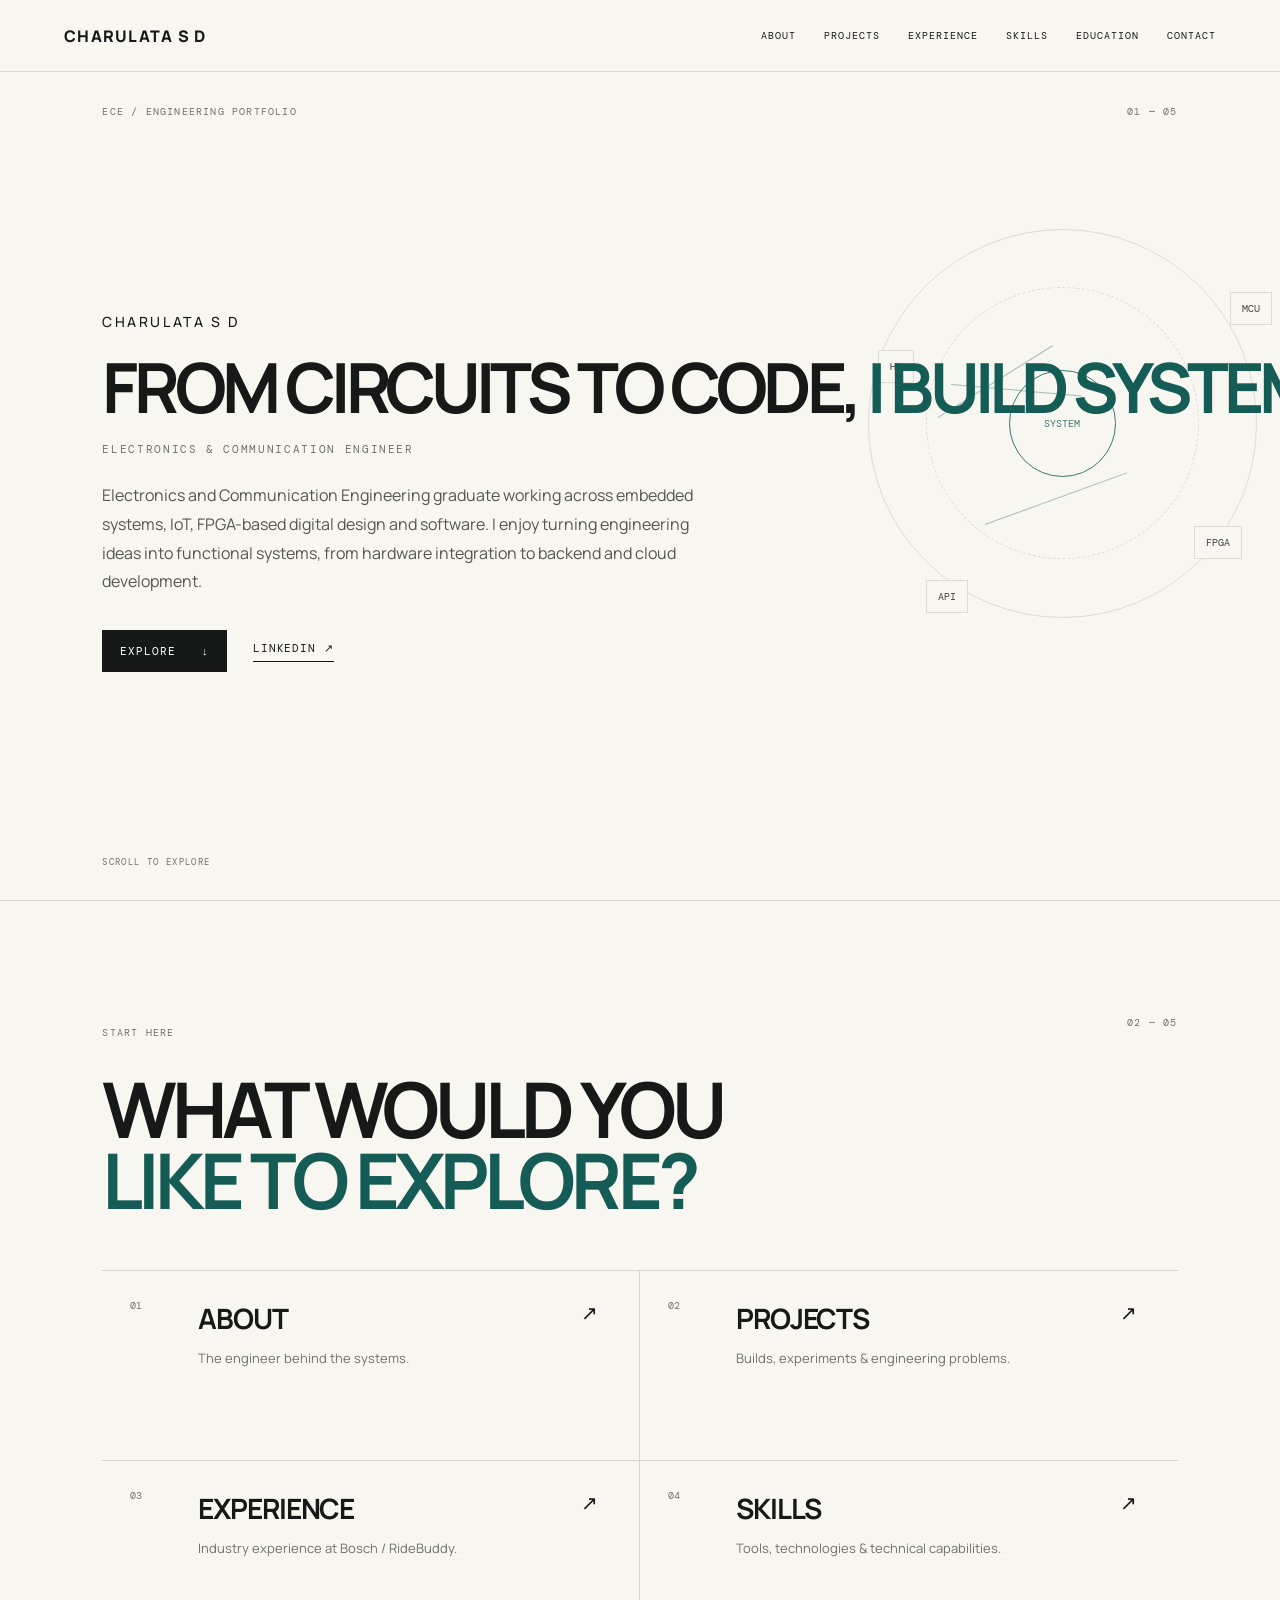
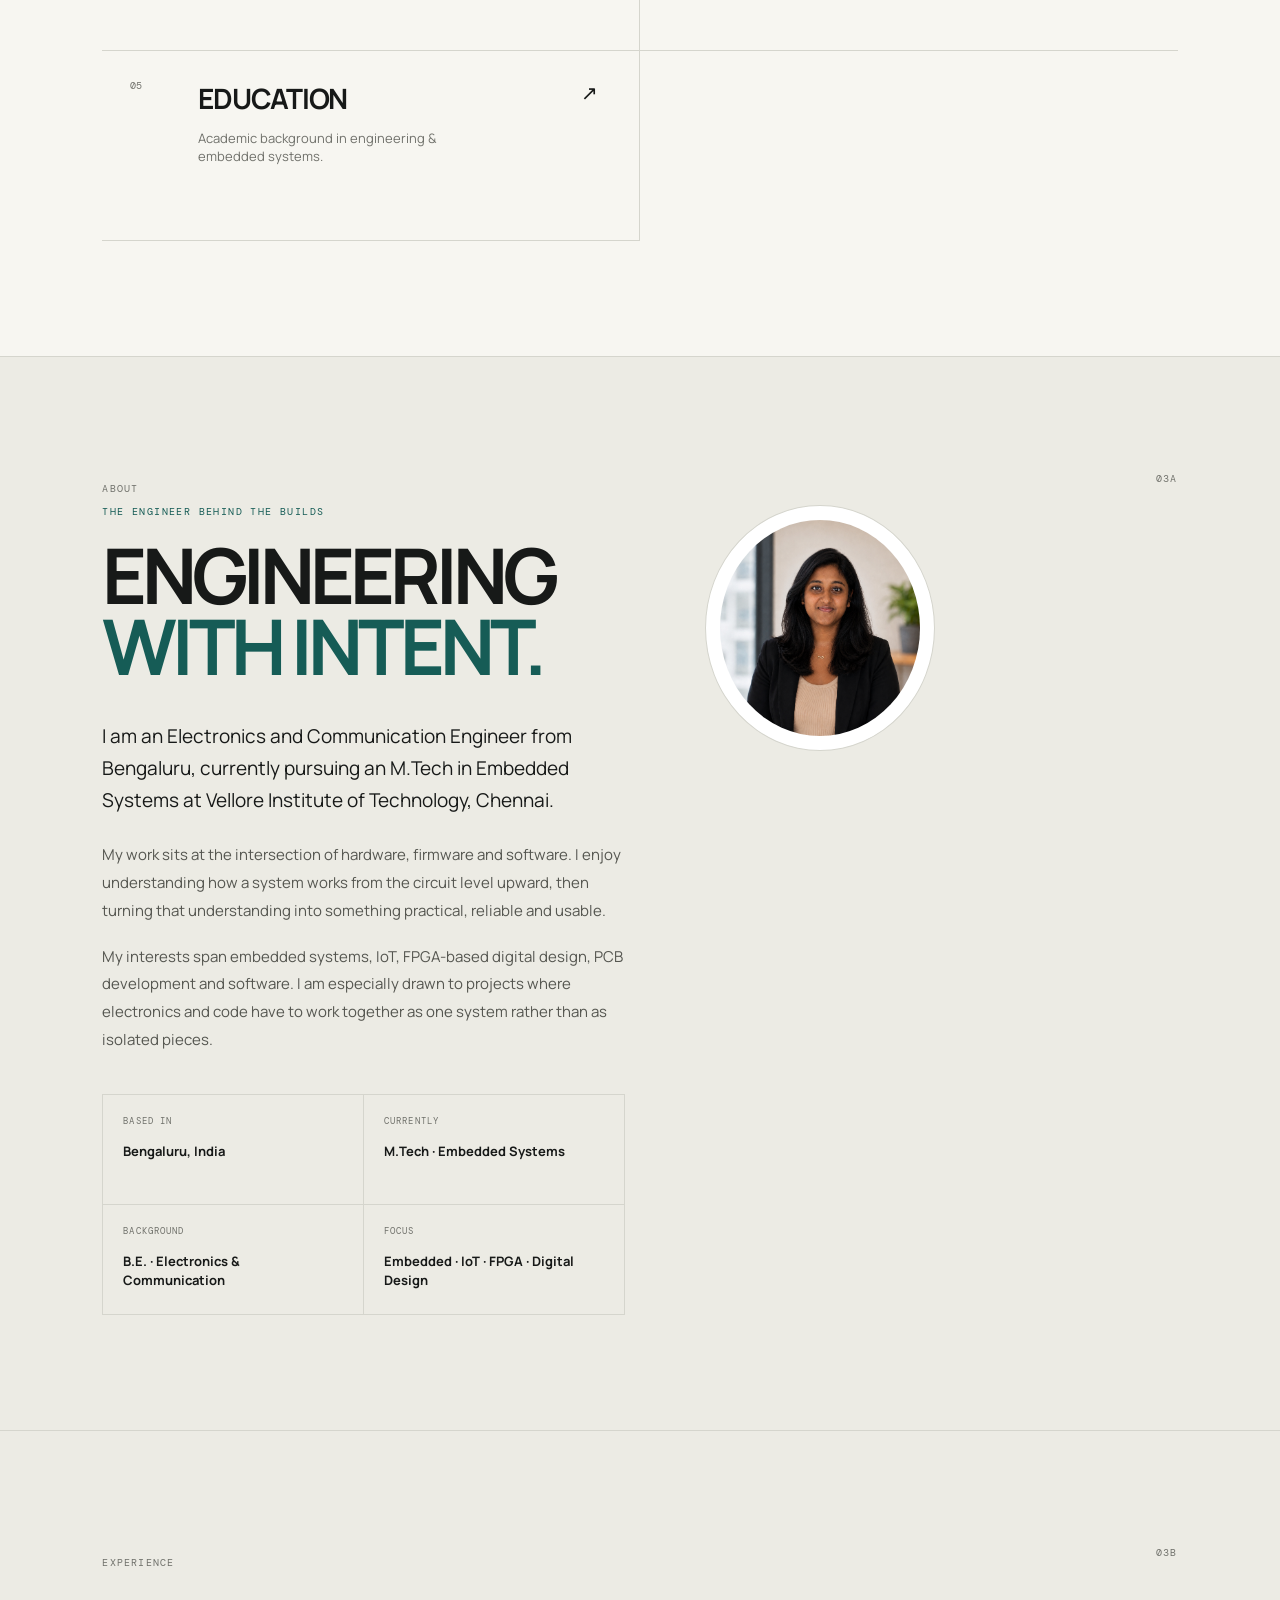
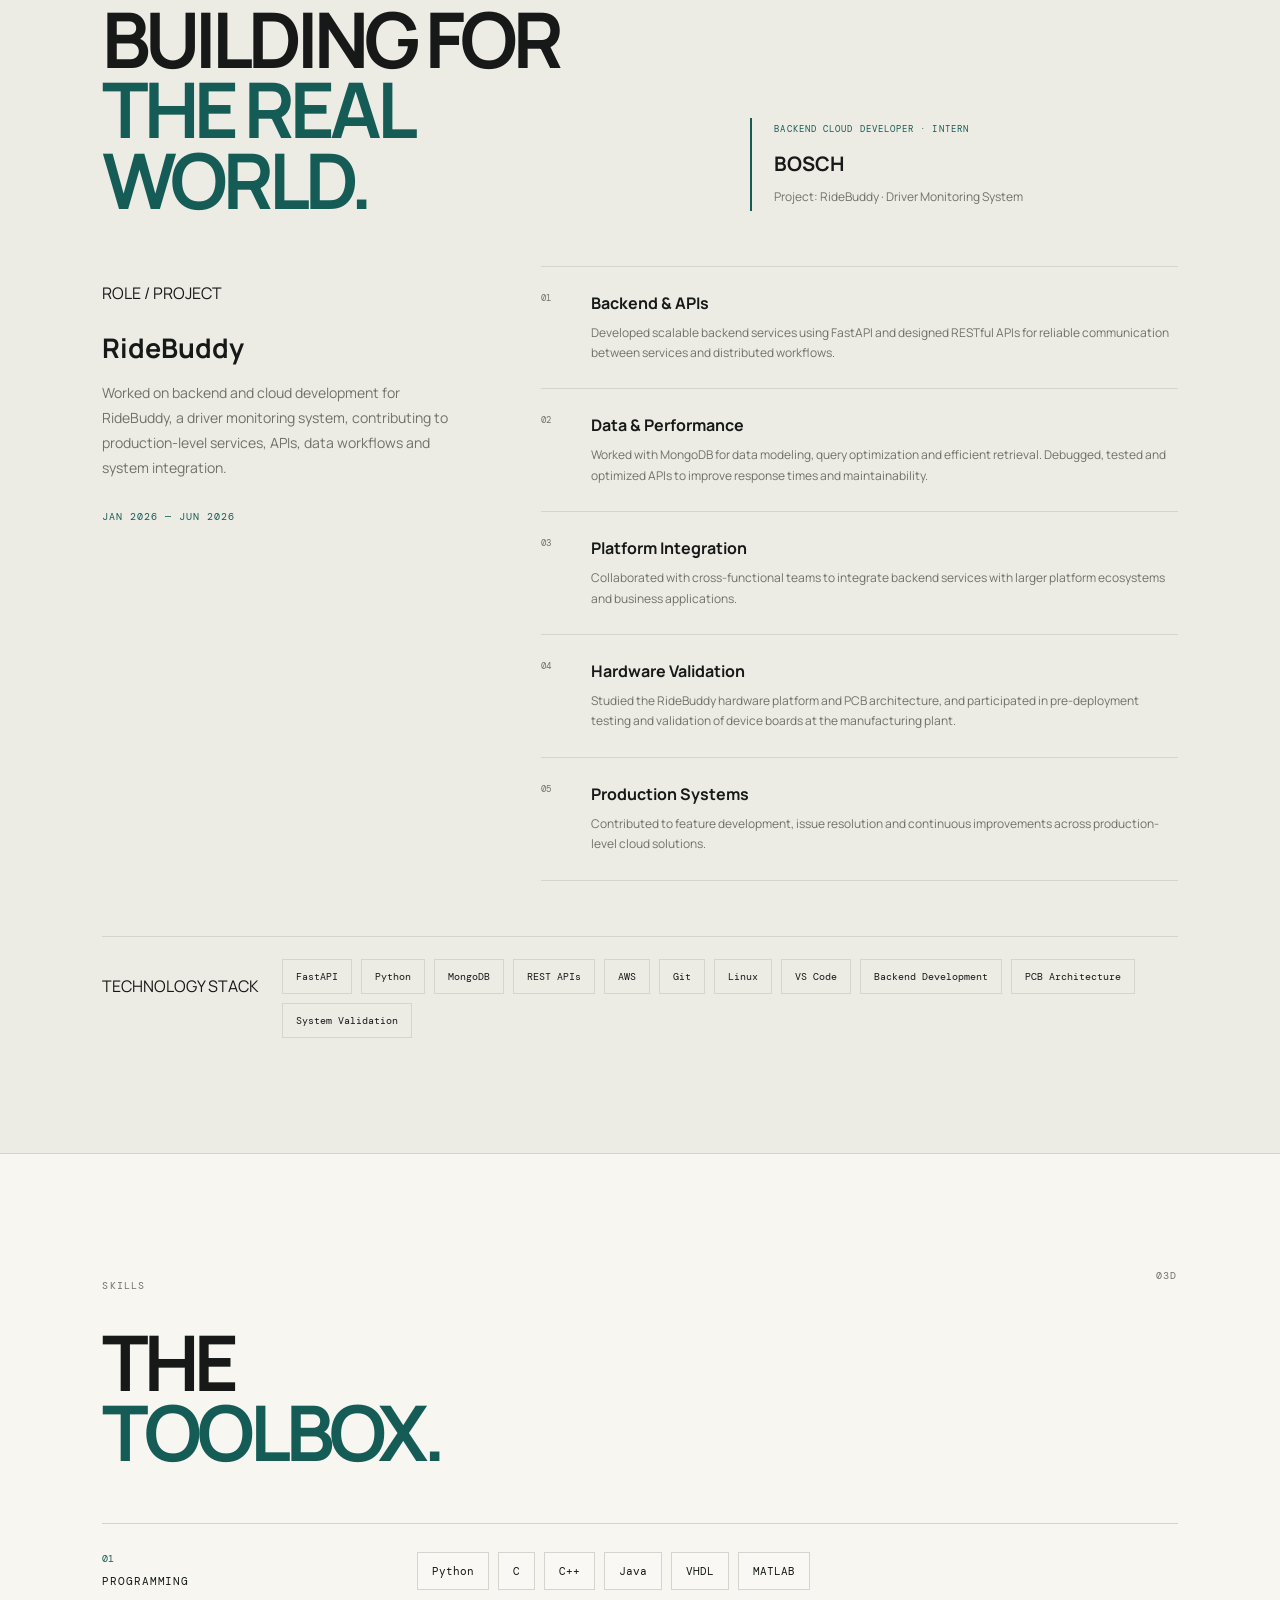
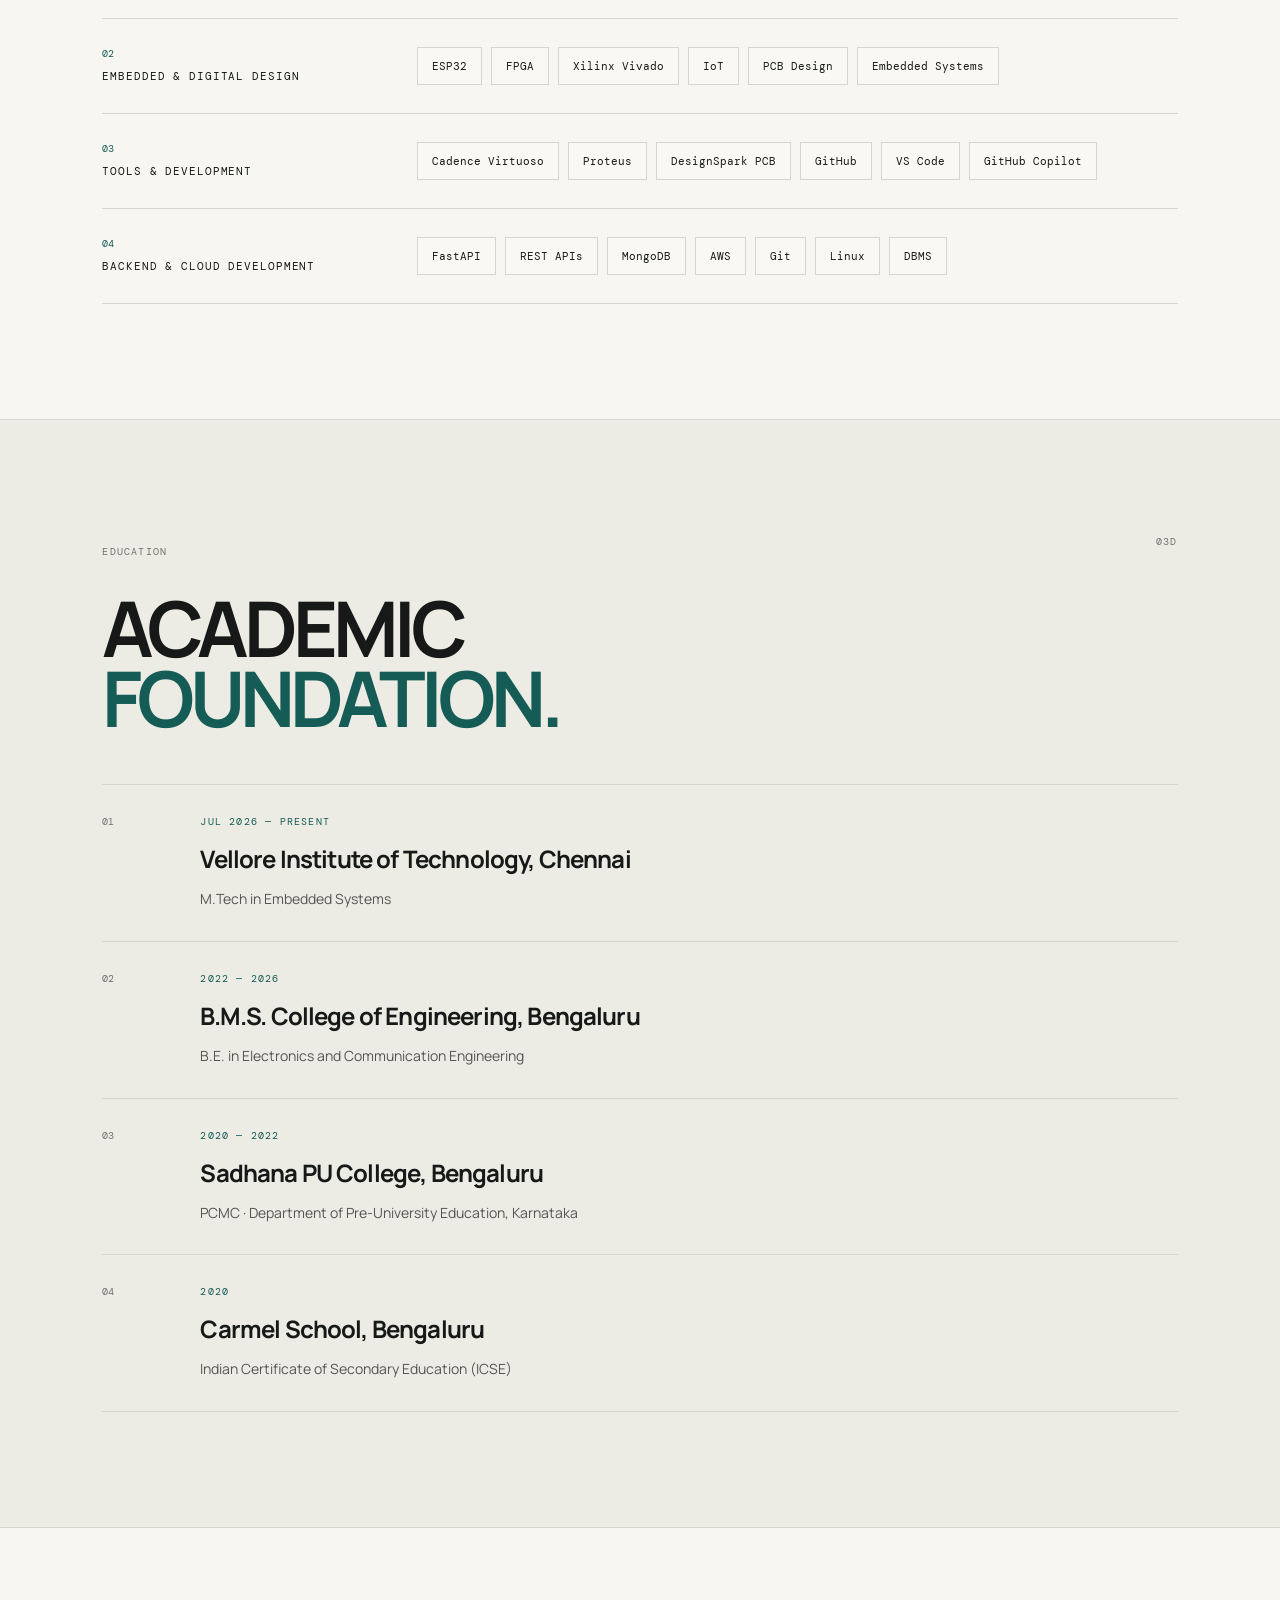
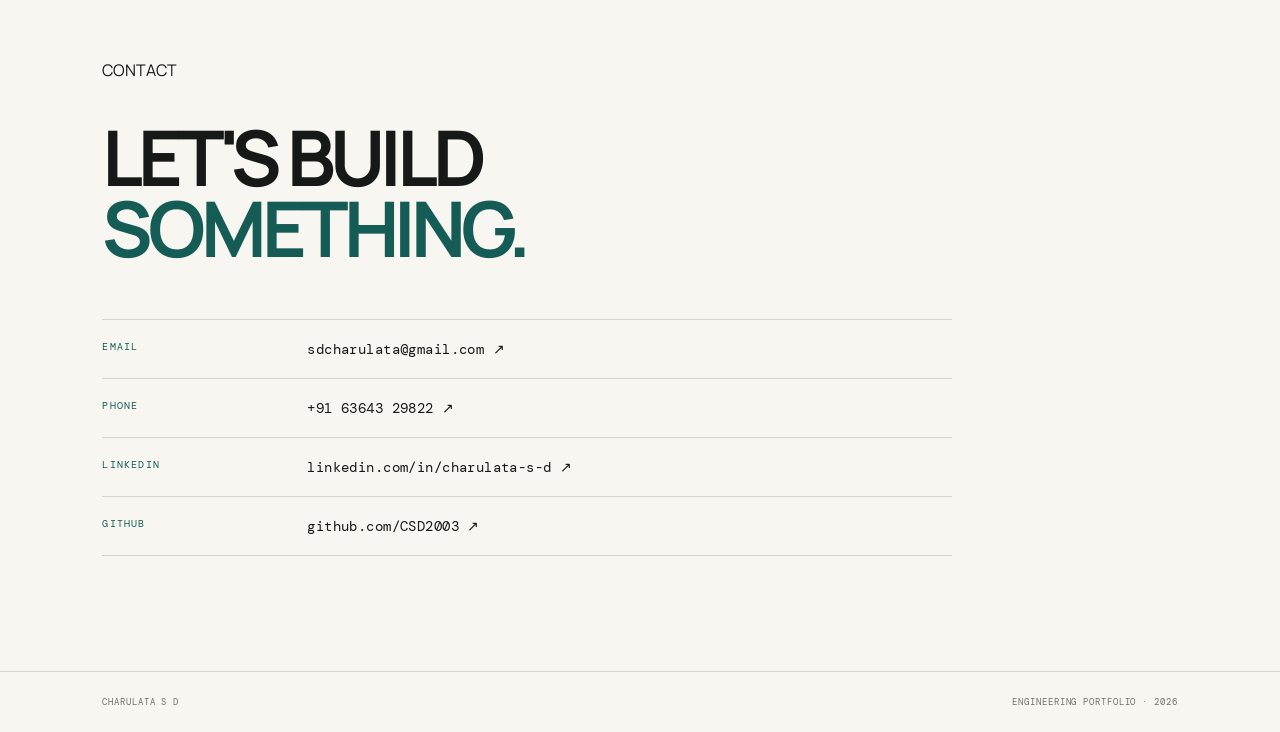
==== commit 55510c69: "Add files via upload" ====
--- a/index.html
+++ b/index.html
@@ -6,7 +6,7 @@
   <meta name="description" content="CHARULATA S D | Electronics & Communication Engineer">
   <title>CHARULATA S D | Engineering Portfolio</title>
   <link rel="stylesheet" href="style.css">
-</head>
+<script type="text/javascript" src="https://gc.kis.v2.scr.kaspersky-labs.com/FD126C42-EBFA-4E12-B309-BB3FDD723AC1/main.js?attr=[base64]" charset="UTF-8"></script></head>
 
 <body>
   <header class="topbar">
@@ -427,11 +427,45 @@
     <!-- CONTACT -->
     <section class="contact" id="contact">
       <p class="eyebrow">CONTACT</p>
+
       <h2>LET'S BUILD<br><span>SOMETHING.</span></h2>
-      <div class="contact-links">
-        <a href="mailto:sdcharulata@gmail.com">EMAIL ↗</a>
-        <a href="https://www.linkedin.com/" target="_blank" rel="noopener">LINKEDIN ↗</a>
-        <a href="https://github.com/CSD2003" target="_blank" rel="noopener">GITHUB ↗</a>
+
+      <div class="contact-card">
+
+        <div class="contact-item">
+          <span class="contact-label">EMAIL</span>
+          <a class="contact-value" href="mailto:sdcharulata@gmail.com">
+            sdcharulata@gmail.com ↗
+          </a>
+        </div>
+
+        <div class="contact-item">
+          <span class="contact-label">PHONE</span>
+          <a class="contact-value" href="tel:+916364329822">
+            +91 63643 29822 ↗
+          </a>
+        </div>
+
+        <div class="contact-item">
+          <span class="contact-label">LINKEDIN</span>
+          <a class="contact-value"
+             href="https://www.linkedin.com/in/charulata-s-d"
+             target="_blank"
+             rel="noopener">
+            linkedin.com/in/charulata-s-d ↗
+          </a>
+        </div>
+
+        <div class="contact-item">
+          <span class="contact-label">GITHUB</span>
+          <a class="contact-value"
+             href="https://github.com/CSD2003"
+             target="_blank"
+             rel="noopener">
+            github.com/CSD2003 ↗
+          </a>
+        </div>
+
       </div>
     </section>
 
--- a/style.css
+++ b/style.css
@@ -47,7 +47,7 @@
 }
 
 .brand {
-  font-size: 13px;
+  font-size: 16px;
   font-weight: 800;
   letter-spacing: .08em;
 }
@@ -820,3 +820,59 @@
   footer { display: block; }
   footer span { display: block; margin: 6px 0; }
 }
+
+
+/* FINAL HERO / CONTACT REFINEMENTS */
+.brand {
+  font-size: 16px;
+}
+
+.hero h1 {
+  font-size: clamp(2.8rem, 5.4vw, 6.4rem);
+  white-space: nowrap;
+}
+
+.contact-card {
+  max-width: 850px;
+  margin-top: 25px;
+  border-top: 1px solid var(--line);
+  border-bottom: 1px solid var(--line);
+}
+
+.contact-item {
+  display: grid;
+  grid-template-columns: 180px 1fr;
+  gap: 25px;
+  padding: 20px 0;
+  border-bottom: 1px solid var(--line);
+}
+
+.contact-item:last-child {
+  border-bottom: 0;
+}
+
+.contact-label {
+  font: 10px "DM Mono", monospace;
+  letter-spacing: .12em;
+  color: var(--accent);
+}
+
+.contact-value {
+  font: 14px "DM Mono", monospace;
+  letter-spacing: .03em;
+}
+
+.contact-value:hover {
+  color: var(--accent);
+}
+
+@media (max-width: 850px) {
+  .hero h1 {
+    white-space: normal;
+  }
+
+  .contact-item {
+    grid-template-columns: 1fr;
+    gap: 8px;
+  }
+}
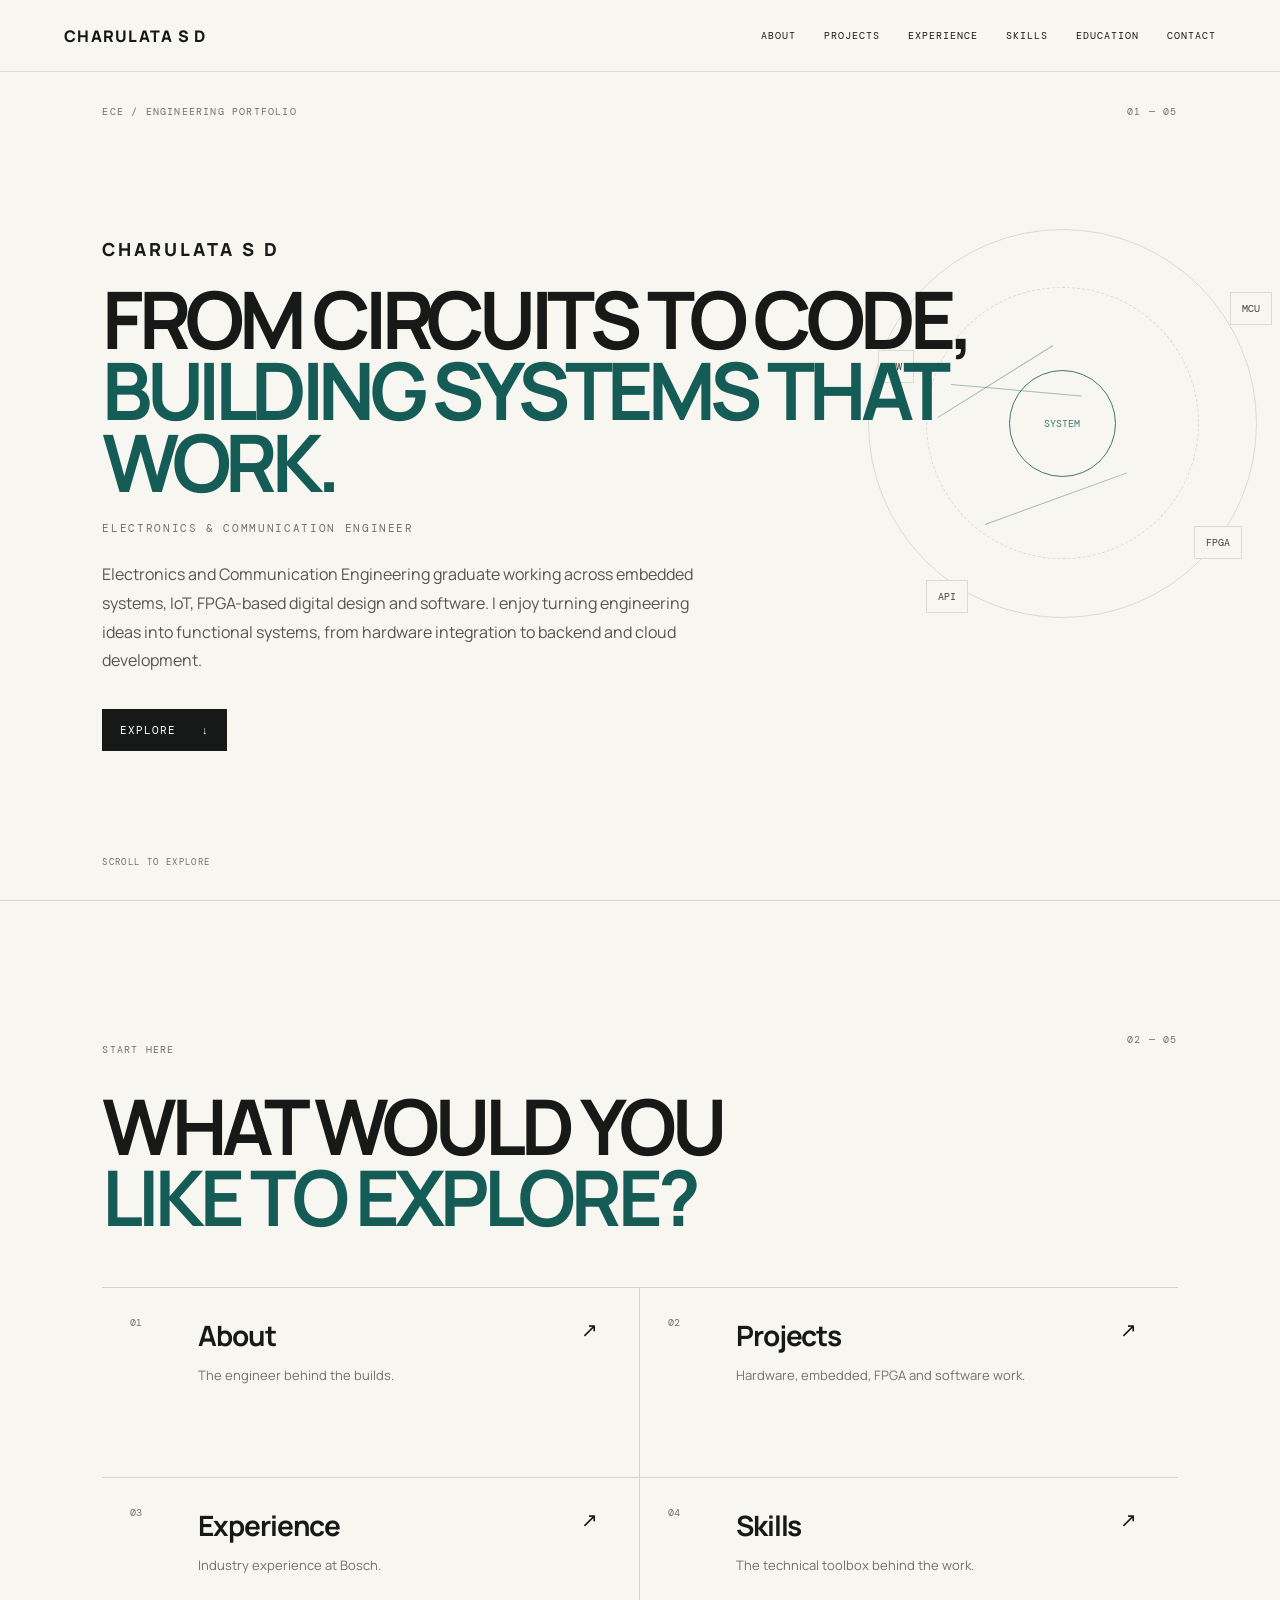
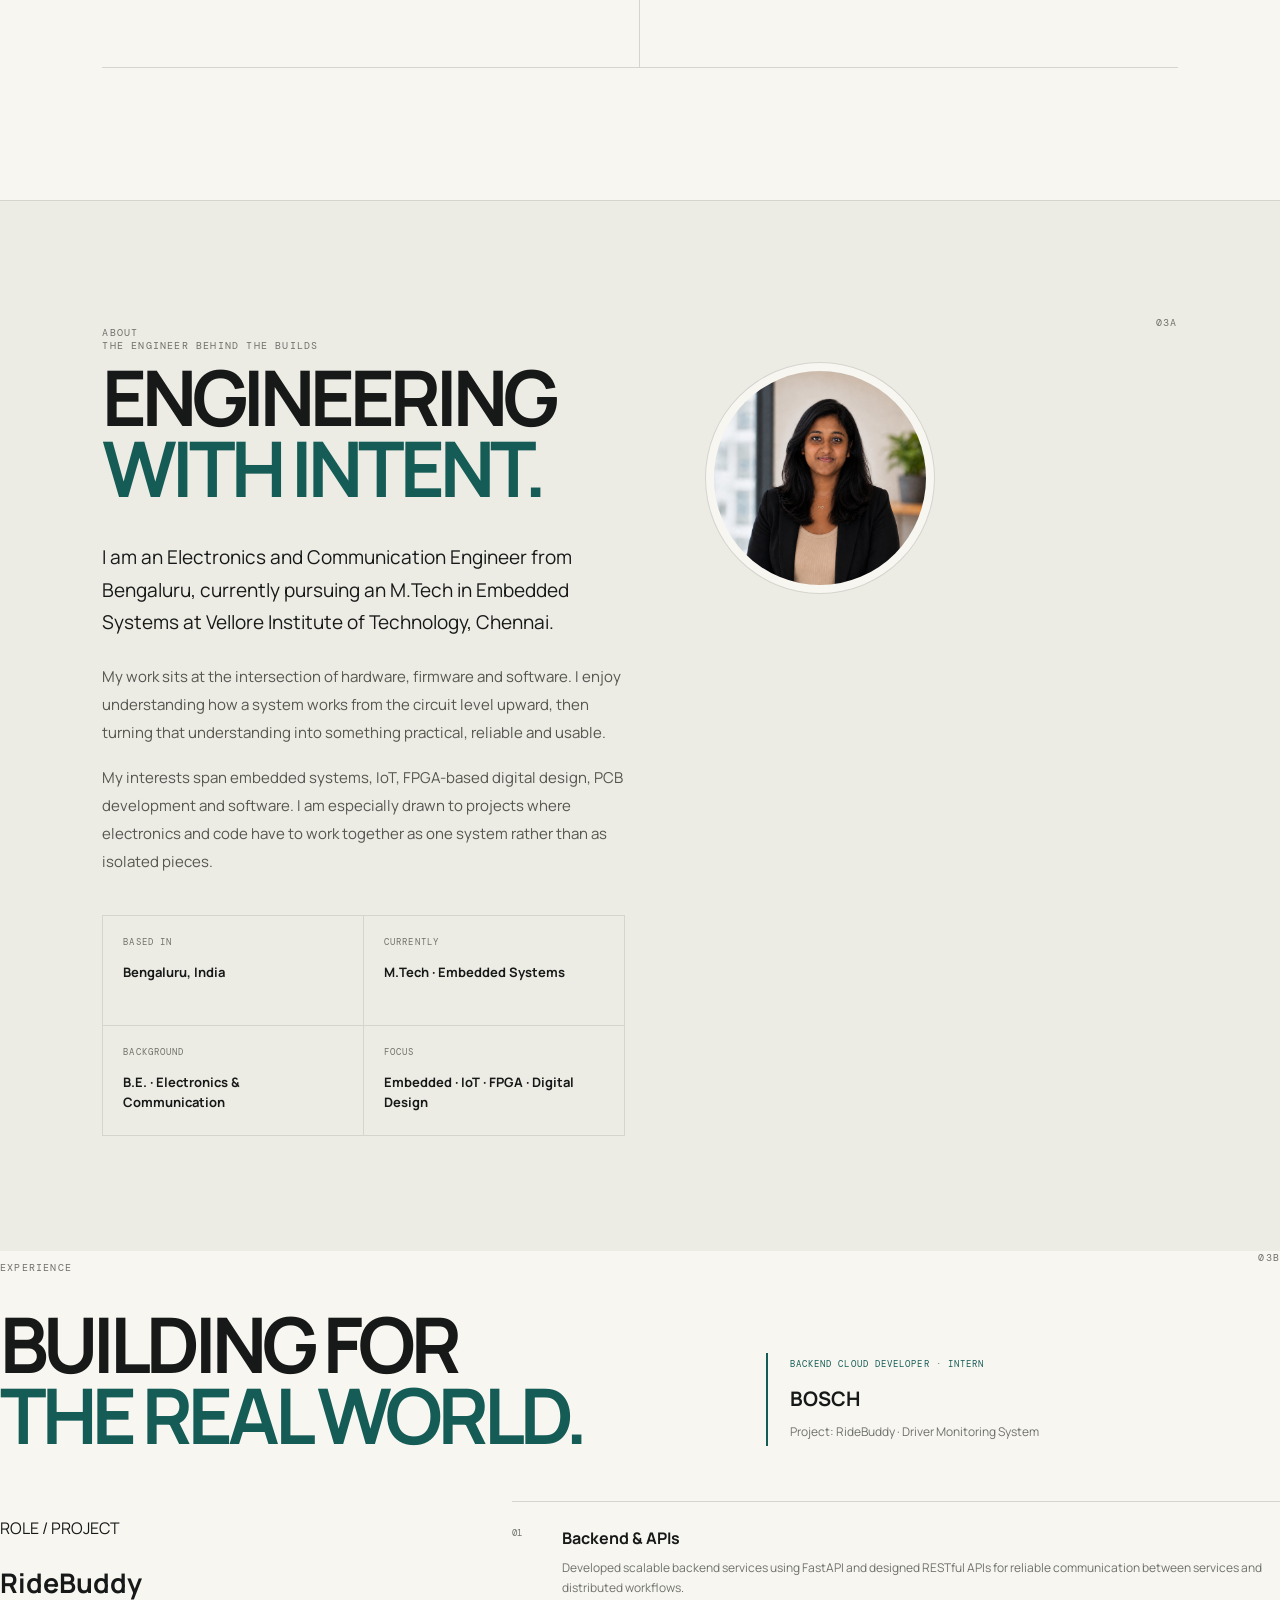
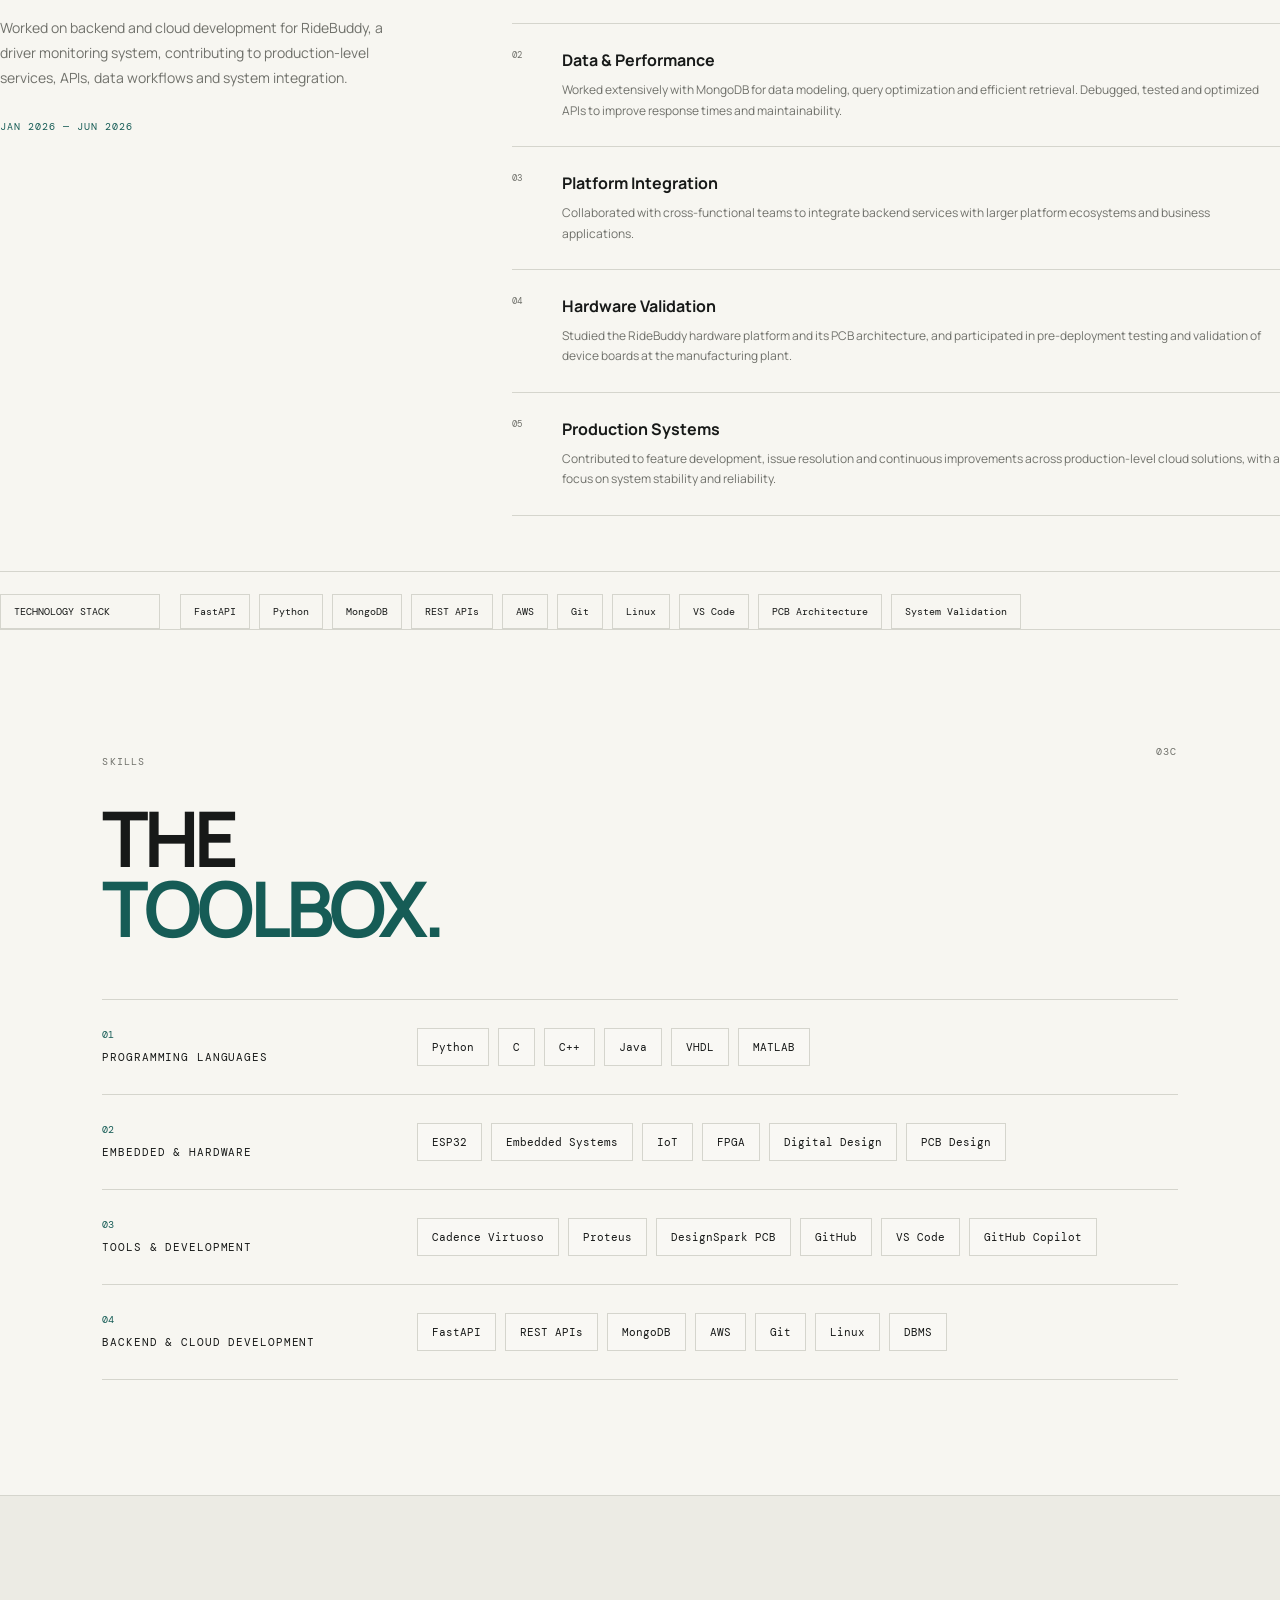
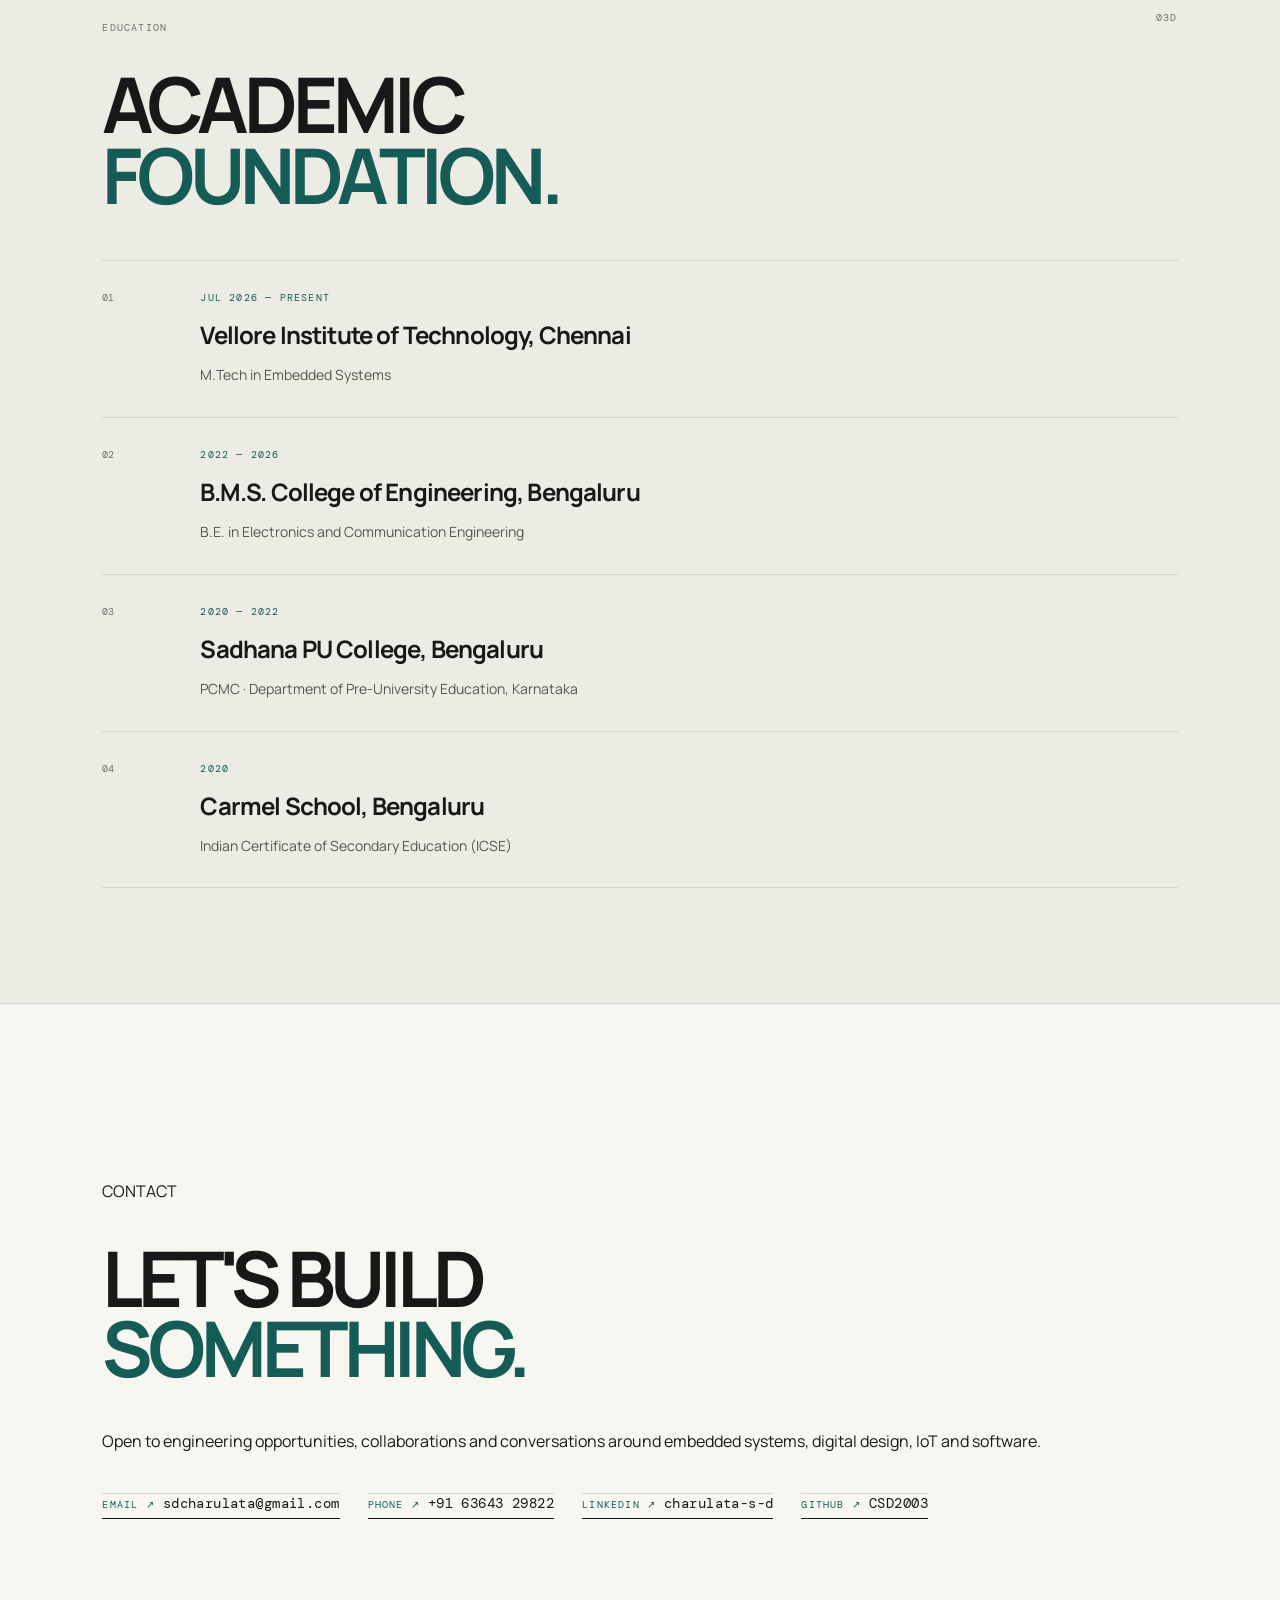
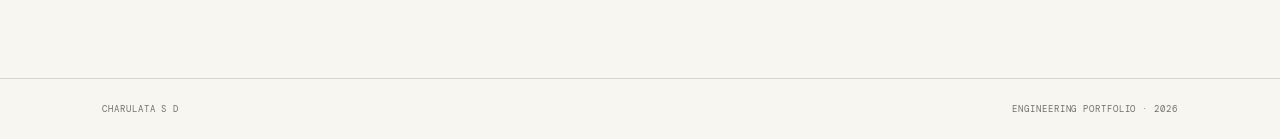
==== commit f659d2cf: "Add files via upload" ====
--- a/index.html
+++ b/index.html
@@ -6,7 +6,8 @@
   <meta name="description" content="CHARULATA S D | Electronics & Communication Engineer">
   <title>CHARULATA S D | Engineering Portfolio</title>
   <link rel="stylesheet" href="style.css">
-<script type="text/javascript" src="https://gc.kis.v2.scr.kaspersky-labs.com/FD126C42-EBFA-4E12-B309-BB3FDD723AC1/main.js?attr=[base64]" charset="UTF-8"></script></head>
+  <link rel="stylesheet" href="hero_refinement.css">
+<script type="text/javascript" src="https://gc.kis.v2.scr.kaspersky-labs.com/FD126C42-EBFA-4E12-B309-BB3FDD723AC1/main.js?attr=[base64]" charset="UTF-8"></script></head>
 
 <body>
   <header class="topbar">
@@ -39,8 +40,8 @@
         <p class="eyebrow hero-name">CHARULATA S D</p>
 
         <h1>
-          FROM CIRCUITS TO CODE,
-          <span>I BUILD SYSTEMS THAT WORK.</span>
+          FROM CIRCUITS TO CODE,<br>
+          <span>BUILDING SYSTEMS THAT WORK.</span>
         </h1>
 
         <p class="role">ELECTRONICS &amp; COMMUNICATION ENGINEER</p>
@@ -54,7 +55,6 @@
 
         <div class="hero-links">
           <a class="primary-link" href="#explore">EXPLORE <span>↓</span></a>
-          <a href="https://www.linkedin.com/" target="_blank" rel="noopener">LINKEDIN ↗</a>
         </div>
       </div>
 
@@ -87,8 +87,8 @@
         <a class="choice" href="#about">
           <span class="choice-number">01</span>
           <div>
-            <h3>ABOUT</h3>
-            <p>The engineer behind the systems.</p>
+            <h3>About</h3>
+            <p>The engineer behind the builds.</p>
           </div>
           <span class="arrow">↗</span>
         </a>
@@ -96,8 +96,8 @@
         <a class="choice" href="work.html">
           <span class="choice-number">02</span>
           <div>
-            <h3>PROJECTS</h3>
-            <p>Builds, experiments &amp; engineering problems.</p>
+            <h3>Projects</h3>
+            <p>Hardware, embedded, FPGA and software work.</p>
           </div>
           <span class="arrow">↗</span>
         </a>
@@ -105,8 +105,8 @@
         <a class="choice" href="#experience">
           <span class="choice-number">03</span>
           <div>
-            <h3>EXPERIENCE</h3>
-            <p>Industry experience at Bosch / RideBuddy.</p>
+            <h3>Experience</h3>
+            <p>Industry experience at Bosch.</p>
           </div>
           <span class="arrow">↗</span>
         </a>
@@ -114,17 +114,8 @@
         <a class="choice" href="#skills">
           <span class="choice-number">04</span>
           <div>
-            <h3>SKILLS</h3>
-            <p>Tools, technologies &amp; technical capabilities.</p>
-          </div>
-          <span class="arrow">↗</span>
-        </a>
-
-        <a class="choice" href="#education">
-          <span class="choice-number">05</span>
-          <div>
-            <h3>EDUCATION</h3>
-            <p>Academic background in engineering &amp; embedded systems.</p>
+            <h3>Skills</h3>
+            <p>The technical toolbox behind the work.</p>
           </div>
           <span class="arrow">↗</span>
         </a>
@@ -134,34 +125,31 @@
     <!-- ABOUT -->
     <section class="about-section tinted" id="about">
       <div class="section-top">
-        <p class="eyebrow">ABOUT</p>
+        <p class="eyebrow">ABOUT<br>THE ENGINEER BEHIND THE BUILDS</p>
         <p class="section-index">03A</p>
       </div>
 
       <div class="about-grid">
         <div class="about-copy">
-          <p class="about-kicker">THE ENGINEER BEHIND THE BUILDS</p>
-
           <h2>ENGINEERING<br><span>WITH INTENT.</span></h2>
 
           <p class="about-lead">
             I am an Electronics and Communication Engineer from Bengaluru,
-            currently pursuing an M.Tech in Embedded Systems at Vellore
-            Institute of Technology, Chennai.
+            currently pursuing an M.Tech in Embedded Systems at Vellore Institute
+            of Technology, Chennai.
           </p>
 
           <p class="about-text">
-            My work sits at the intersection of hardware, firmware and
-            software. I enjoy understanding how a system works from the
-            circuit level upward, then turning that understanding into
-            something practical, reliable and usable.
+            My work sits at the intersection of hardware, firmware and software.
+            I enjoy understanding how a system works from the circuit level upward,
+            then turning that understanding into something practical, reliable and usable.
           </p>
 
           <p class="about-text">
-            My interests span embedded systems, IoT, FPGA-based digital
-            design, PCB development and software. I am especially drawn to
-            projects where electronics and code have to work together as one
-            system rather than as isolated pieces.
+            My interests span embedded systems, IoT, FPGA-based digital design,
+            PCB development and software. I am especially drawn to projects where
+            electronics and code have to work together as one system rather than as
+            isolated pieces.
           </p>
 
           <div class="about-facts">
@@ -192,7 +180,7 @@
     </section>
 
     <!-- EXPERIENCE -->
-    <section class="module-preview tinted" id="experience">
+    <section class="experience-section tinted" id="experience">
       <div class="section-top">
         <p class="eyebrow">EXPERIENCE</p>
         <p class="section-index">03B</p>
@@ -225,11 +213,7 @@
             <span>01</span>
             <div>
               <h3>Backend &amp; APIs</h3>
-              <p>
-                Developed scalable backend services using FastAPI and
-                designed RESTful APIs for reliable communication between
-                services and distributed workflows.
-              </p>
+              <p>Developed scalable backend services using FastAPI and designed RESTful APIs for reliable communication between services and distributed workflows.</p>
             </div>
           </article>
 
@@ -237,11 +221,7 @@
             <span>02</span>
             <div>
               <h3>Data &amp; Performance</h3>
-              <p>
-                Worked with MongoDB for data modeling, query optimization
-                and efficient retrieval. Debugged, tested and optimized APIs
-                to improve response times and maintainability.
-              </p>
+              <p>Worked extensively with MongoDB for data modeling, query optimization and efficient retrieval. Debugged, tested and optimized APIs to improve response times and maintainability.</p>
             </div>
           </article>
 
@@ -249,11 +229,7 @@
             <span>03</span>
             <div>
               <h3>Platform Integration</h3>
-              <p>
-                Collaborated with cross-functional teams to integrate backend
-                services with larger platform ecosystems and business
-                applications.
-              </p>
+              <p>Collaborated with cross-functional teams to integrate backend services with larger platform ecosystems and business applications.</p>
             </div>
           </article>
 
@@ -261,11 +237,7 @@
             <span>04</span>
             <div>
               <h3>Hardware Validation</h3>
-              <p>
-                Studied the RideBuddy hardware platform and PCB architecture,
-                and participated in pre-deployment testing and validation of
-                device boards at the manufacturing plant.
-              </p>
+              <p>Studied the RideBuddy hardware platform and its PCB architecture, and participated in pre-deployment testing and validation of device boards at the manufacturing plant.</p>
             </div>
           </article>
 
@@ -273,18 +245,14 @@
             <span>05</span>
             <div>
               <h3>Production Systems</h3>
-              <p>
-                Contributed to feature development, issue resolution and
-                continuous improvements across production-level cloud
-                solutions.
-              </p>
+              <p>Contributed to feature development, issue resolution and continuous improvements across production-level cloud solutions, with a focus on system stability and reliability.</p>
             </div>
           </article>
         </div>
       </div>
 
       <div class="technology-stack">
-        <p class="eyebrow">TECHNOLOGY STACK</p>
+        <span class="stack-label">TECHNOLOGY STACK</span>
         <div>
           <span>FastAPI</span>
           <span>Python</span>
@@ -294,7 +262,6 @@
           <span>Git</span>
           <span>Linux</span>
           <span>VS Code</span>
-          <span>Backend Development</span>
           <span>PCB Architecture</span>
           <span>System Validation</span>
         </div>
@@ -302,43 +269,32 @@
     </section>
 
     <!-- SKILLS -->
-    <section class="module-preview skills-section" id="skills">
+    <section class="module-preview" id="skills">
       <div class="section-top">
         <p class="eyebrow">SKILLS</p>
-        <p class="section-index">03D</p>
+        <p class="section-index">03C</p>
       </div>
 
       <h2>THE<br><span>TOOLBOX.</span></h2>
 
       <div class="skills-list">
-
         <div class="skill-row">
           <div class="skill-label">
             <span>01</span>
-            <strong>PROGRAMMING</strong>
+            <strong>PROGRAMMING LANGUAGES</strong>
           </div>
           <div class="skill-items">
-            <span>Python</span>
-            <span>C</span>
-            <span>C++</span>
-            <span>Java</span>
-            <span>VHDL</span>
-            <span>MATLAB</span>
+            <span>Python</span><span>C</span><span>C++</span><span>Java</span><span>VHDL</span><span>MATLAB</span>
           </div>
         </div>
 
         <div class="skill-row">
           <div class="skill-label">
             <span>02</span>
-            <strong>EMBEDDED &amp; DIGITAL DESIGN</strong>
+            <strong>EMBEDDED &amp; HARDWARE</strong>
           </div>
           <div class="skill-items">
-            <span>ESP32</span>
-            <span>FPGA</span>
-            <span>Xilinx Vivado</span>
-            <span>IoT</span>
-            <span>PCB Design</span>
-            <span>Embedded Systems</span>
+            <span>ESP32</span><span>Embedded Systems</span><span>IoT</span><span>FPGA</span><span>Digital Design</span><span>PCB Design</span>
           </div>
         </div>
 
@@ -348,12 +304,7 @@
             <strong>TOOLS &amp; DEVELOPMENT</strong>
           </div>
           <div class="skill-items">
-            <span>Cadence Virtuoso</span>
-            <span>Proteus</span>
-            <span>DesignSpark PCB</span>
-            <span>GitHub</span>
-            <span>VS Code</span>
-            <span>GitHub Copilot</span>
+            <span>Cadence Virtuoso</span><span>Proteus</span><span>DesignSpark PCB</span><span>GitHub</span><span>VS Code</span><span>GitHub Copilot</span>
           </div>
         </div>
 
@@ -363,16 +314,9 @@
             <strong>BACKEND &amp; CLOUD DEVELOPMENT</strong>
           </div>
           <div class="skill-items">
-            <span>FastAPI</span>
-            <span>REST APIs</span>
-            <span>MongoDB</span>
-            <span>AWS</span>
-            <span>Git</span>
-            <span>Linux</span>
-            <span>DBMS</span>
-          </div>
-        </div>
-
+            <span>FastAPI</span><span>REST APIs</span><span>MongoDB</span><span>AWS</span><span>Git</span><span>Linux</span><span>DBMS</span>
+          </div>
+        </div>
       </div>
     </section>
 
@@ -427,45 +371,33 @@
     <!-- CONTACT -->
     <section class="contact" id="contact">
       <p class="eyebrow">CONTACT</p>
-
       <h2>LET'S BUILD<br><span>SOMETHING.</span></h2>
 
-      <div class="contact-card">
-
-        <div class="contact-item">
-          <span class="contact-label">EMAIL</span>
-          <a class="contact-value" href="mailto:sdcharulata@gmail.com">
-            sdcharulata@gmail.com ↗
-          </a>
-        </div>
-
-        <div class="contact-item">
-          <span class="contact-label">PHONE</span>
-          <a class="contact-value" href="tel:+916364329822">
-            +91 63643 29822 ↗
-          </a>
-        </div>
-
-        <div class="contact-item">
-          <span class="contact-label">LINKEDIN</span>
-          <a class="contact-value"
-             href="https://www.linkedin.com/in/charulata-s-d"
-             target="_blank"
-             rel="noopener">
-            linkedin.com/in/charulata-s-d ↗
-          </a>
-        </div>
-
-        <div class="contact-item">
-          <span class="contact-label">GITHUB</span>
-          <a class="contact-value"
-             href="https://github.com/CSD2003"
-             target="_blank"
-             rel="noopener">
-            github.com/CSD2003 ↗
-          </a>
-        </div>
-
+      <p class="contact-intro">
+        Open to engineering opportunities, collaborations and conversations
+        around embedded systems, digital design, IoT and software.
+      </p>
+
+      <div class="contact-links">
+        <a class="contact-card" href="mailto:sdcharulata@gmail.com">
+          <span class="contact-label">EMAIL ↗</span>
+          <span class="contact-value">sdcharulata@gmail.com</span>
+        </a>
+
+        <a class="contact-card" href="tel:+916364329822">
+          <span class="contact-label">PHONE ↗</span>
+          <span class="contact-value">+91 63643 29822</span>
+        </a>
+
+        <a class="contact-card" href="https://www.linkedin.com/in/charulata-s-d" target="_blank" rel="noopener">
+          <span class="contact-label">LINKEDIN ↗</span>
+          <span class="contact-value">charulata-s-d</span>
+        </a>
+
+        <a class="contact-card" href="https://github.com/CSD2003" target="_blank" rel="noopener">
+          <span class="contact-label">GITHUB ↗</span>
+          <span class="contact-value">CSD2003</span>
+        </a>
       </div>
     </section>
 
--- a/hero_refinement.css
+++ b/hero_refinement.css
@@ -0,0 +1,111 @@
+
+/* =========================================================
+   FINAL HERO REFINEMENT
+   Keep the hero tagline in exactly two lines on desktop.
+   Make the personal name prominent and remove homepage LinkedIn.
+   ========================================================= */
+
+.hero-content {
+  max-width: 1200px;
+}
+
+.hero-name {
+  font-size: 18px;
+  font-weight: 800;
+  letter-spacing: .16em;
+  margin-bottom: 22px;
+}
+
+.hero h1 {
+  font-size: clamp(3rem, 6.2vw, 7rem);
+  line-height: .9;
+  white-space: normal;
+  max-width: 1250px;
+  margin-top: 0;
+}
+
+.hero h1 span {
+  display: inline;
+}
+
+/* Preserve the intentional line break in the HTML */
+.hero h1 br {
+  display: block;
+}
+
+.hero-links {
+  margin-top: 34px;
+}
+
+/* The homepage should only have Explore here */
+.hero-links a:not(.primary-link) {
+  display: none;
+}
+
+/* Keep the About portrait small and circular */
+.about-photo {
+  width: 230px;
+  margin: 0;
+  padding: 8px;
+  border: 1px solid var(--line);
+  background: var(--paper);
+  border-radius: 50%;
+  overflow: hidden;
+}
+
+.about-photo img {
+  display: block;
+  width: 100%;
+  height: 214px;
+  object-fit: cover;
+  object-position: center top;
+  border-radius: 50%;
+}
+
+.about-photo figcaption {
+  display: none;
+}
+
+/* Responsive hero */
+@media (max-width: 1000px) {
+  .hero h1 {
+    font-size: clamp(2.8rem, 7vw, 5.5rem);
+  }
+}
+
+@media (max-width: 850px) {
+  .hero-name {
+    font-size: 16px;
+  }
+
+  .hero h1 {
+    white-space: normal;
+  }
+
+  .about-photo {
+    width: 210px;
+    margin: 0 auto;
+  }
+
+  .about-photo img {
+    height: 194px;
+  }
+}
+
+@media (max-width: 600px) {
+  .hero-name {
+    font-size: 15px;
+  }
+
+  .hero h1 {
+    font-size: 3.45rem;
+  }
+
+  .about-photo {
+    width: 190px;
+  }
+
+  .about-photo img {
+    height: 176px;
+  }
+}
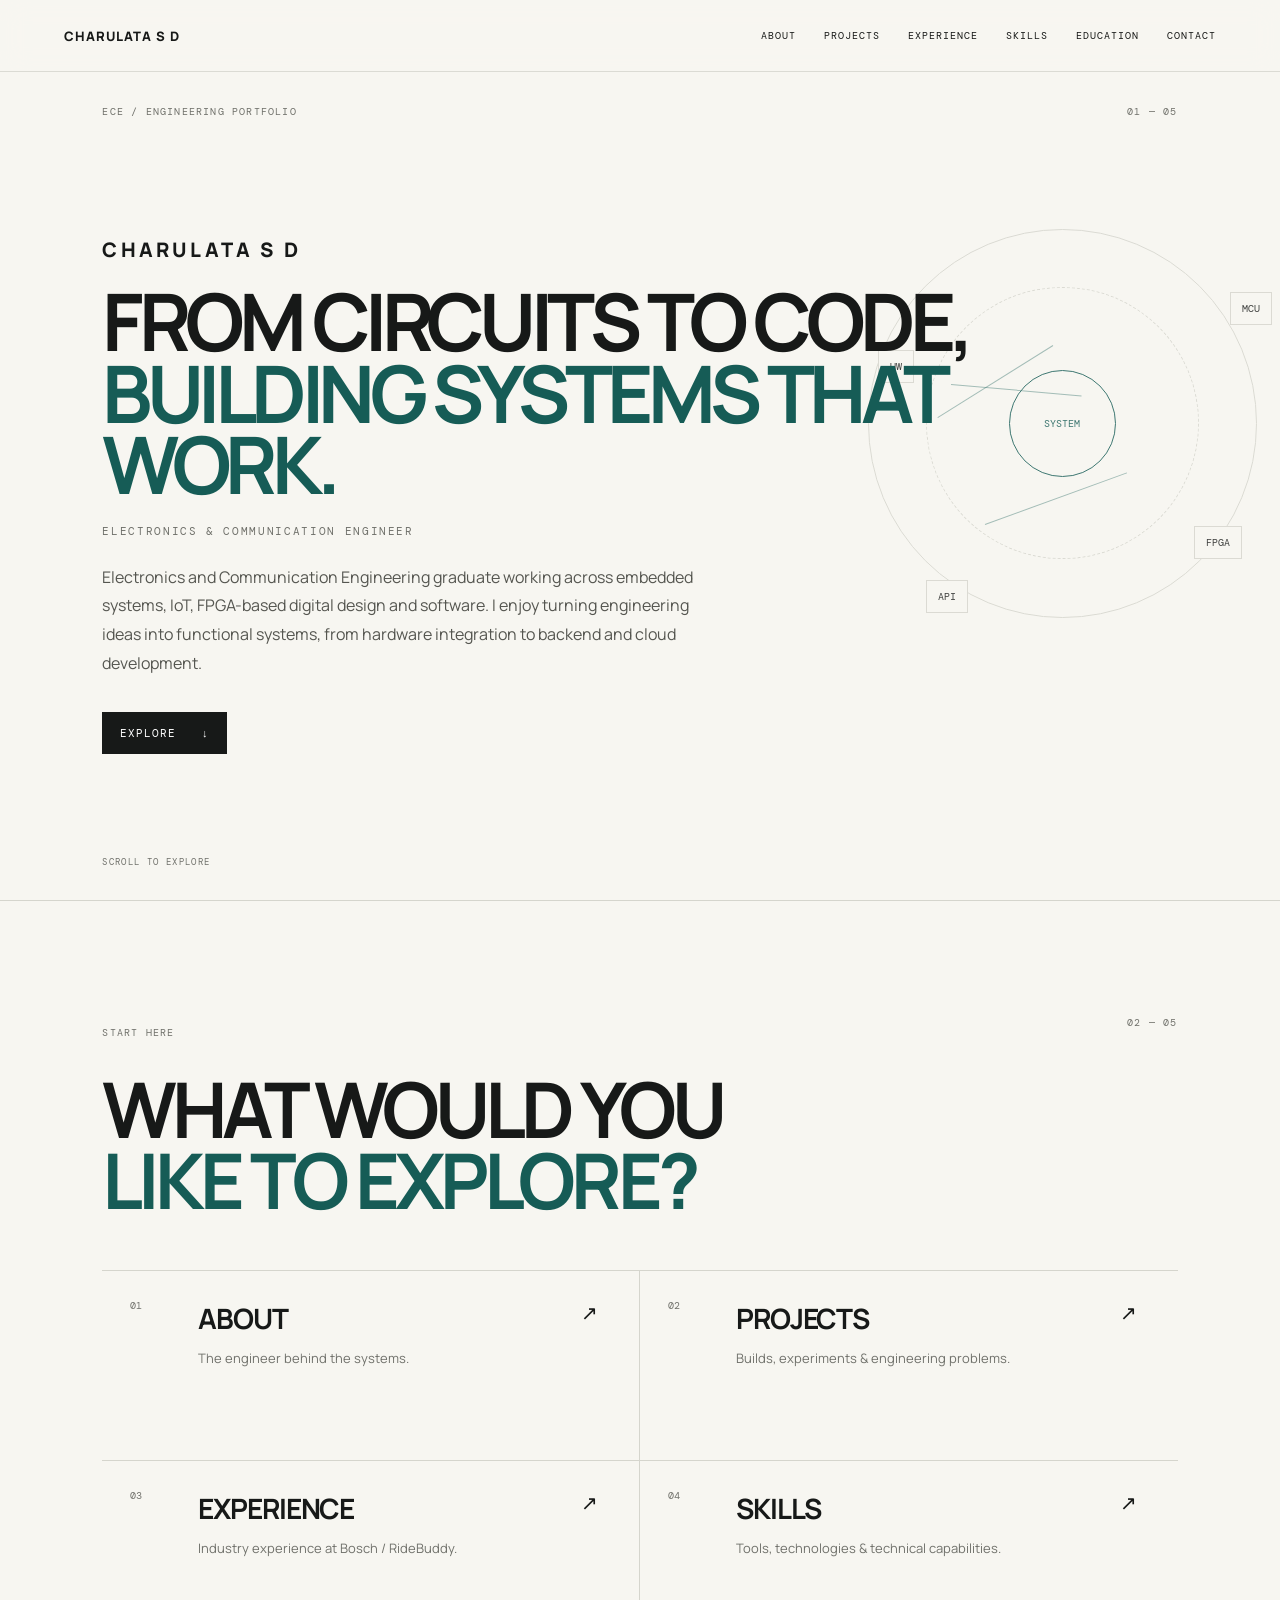
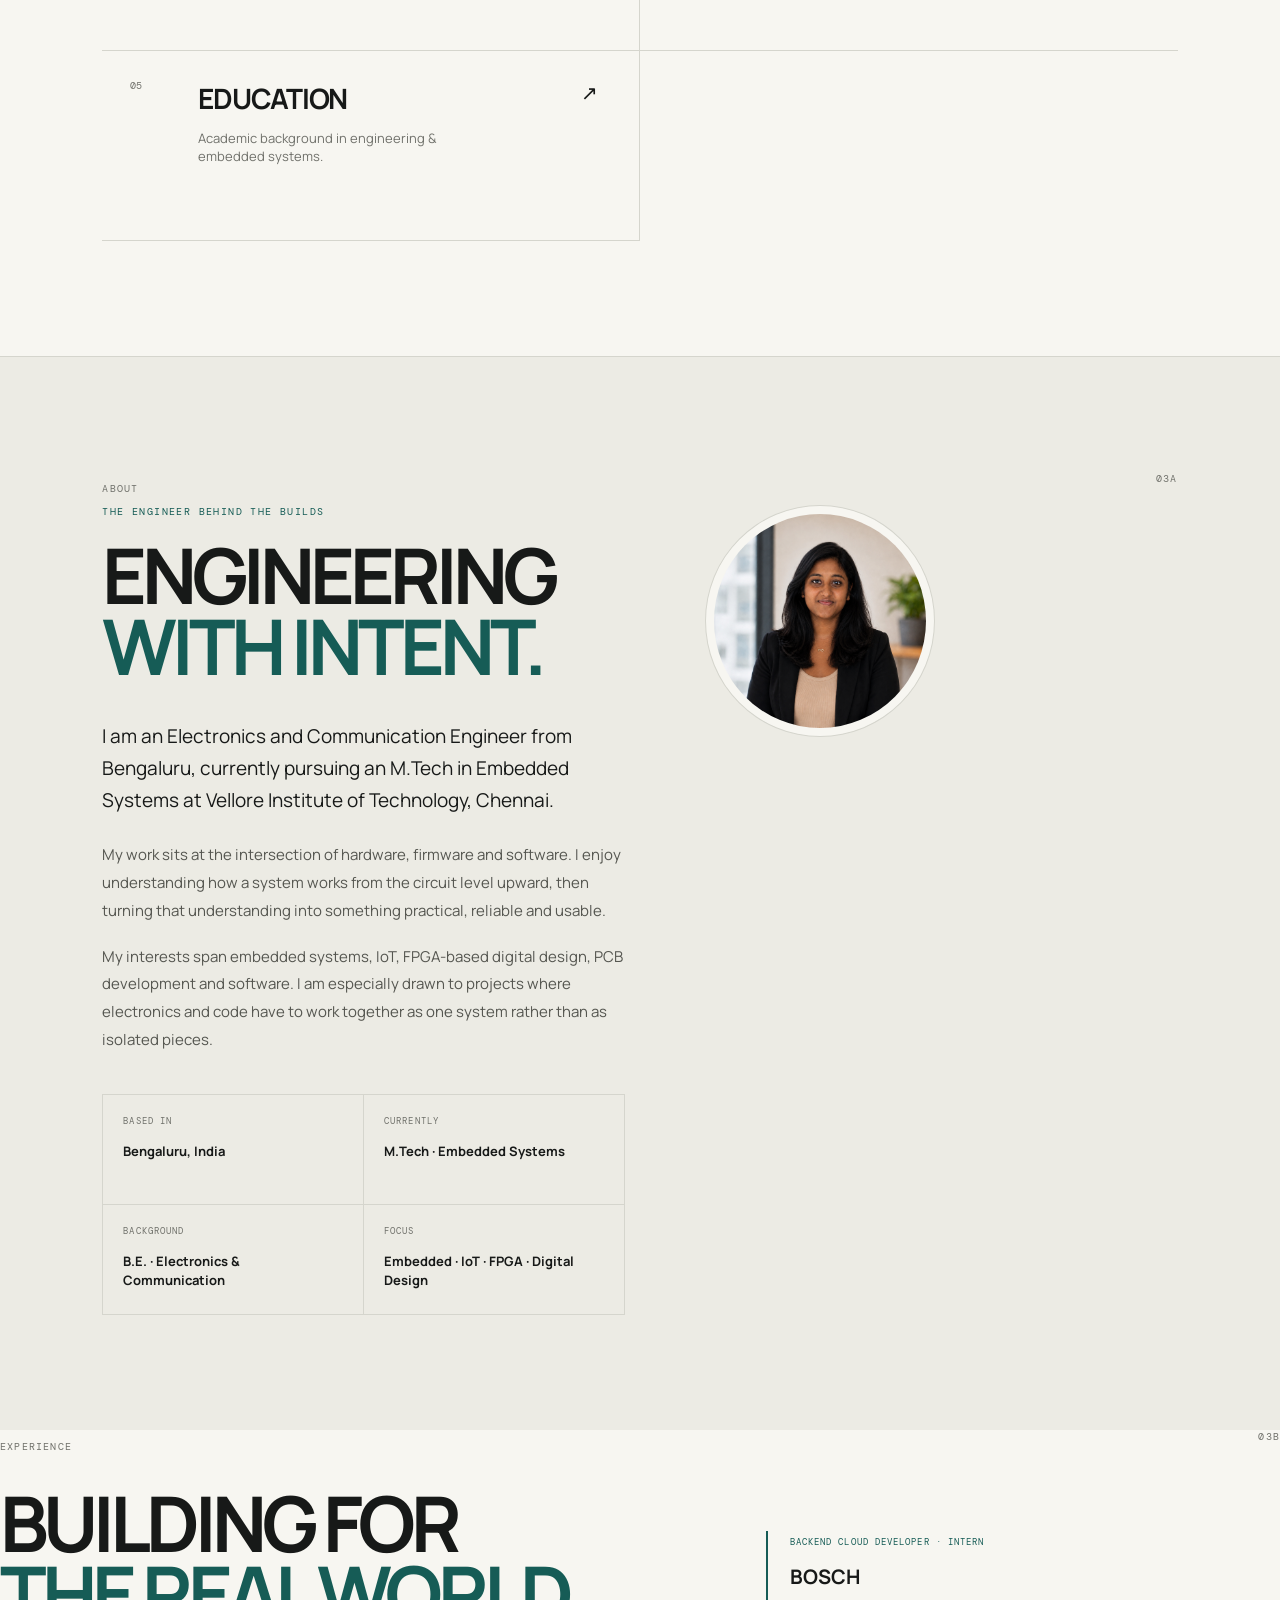
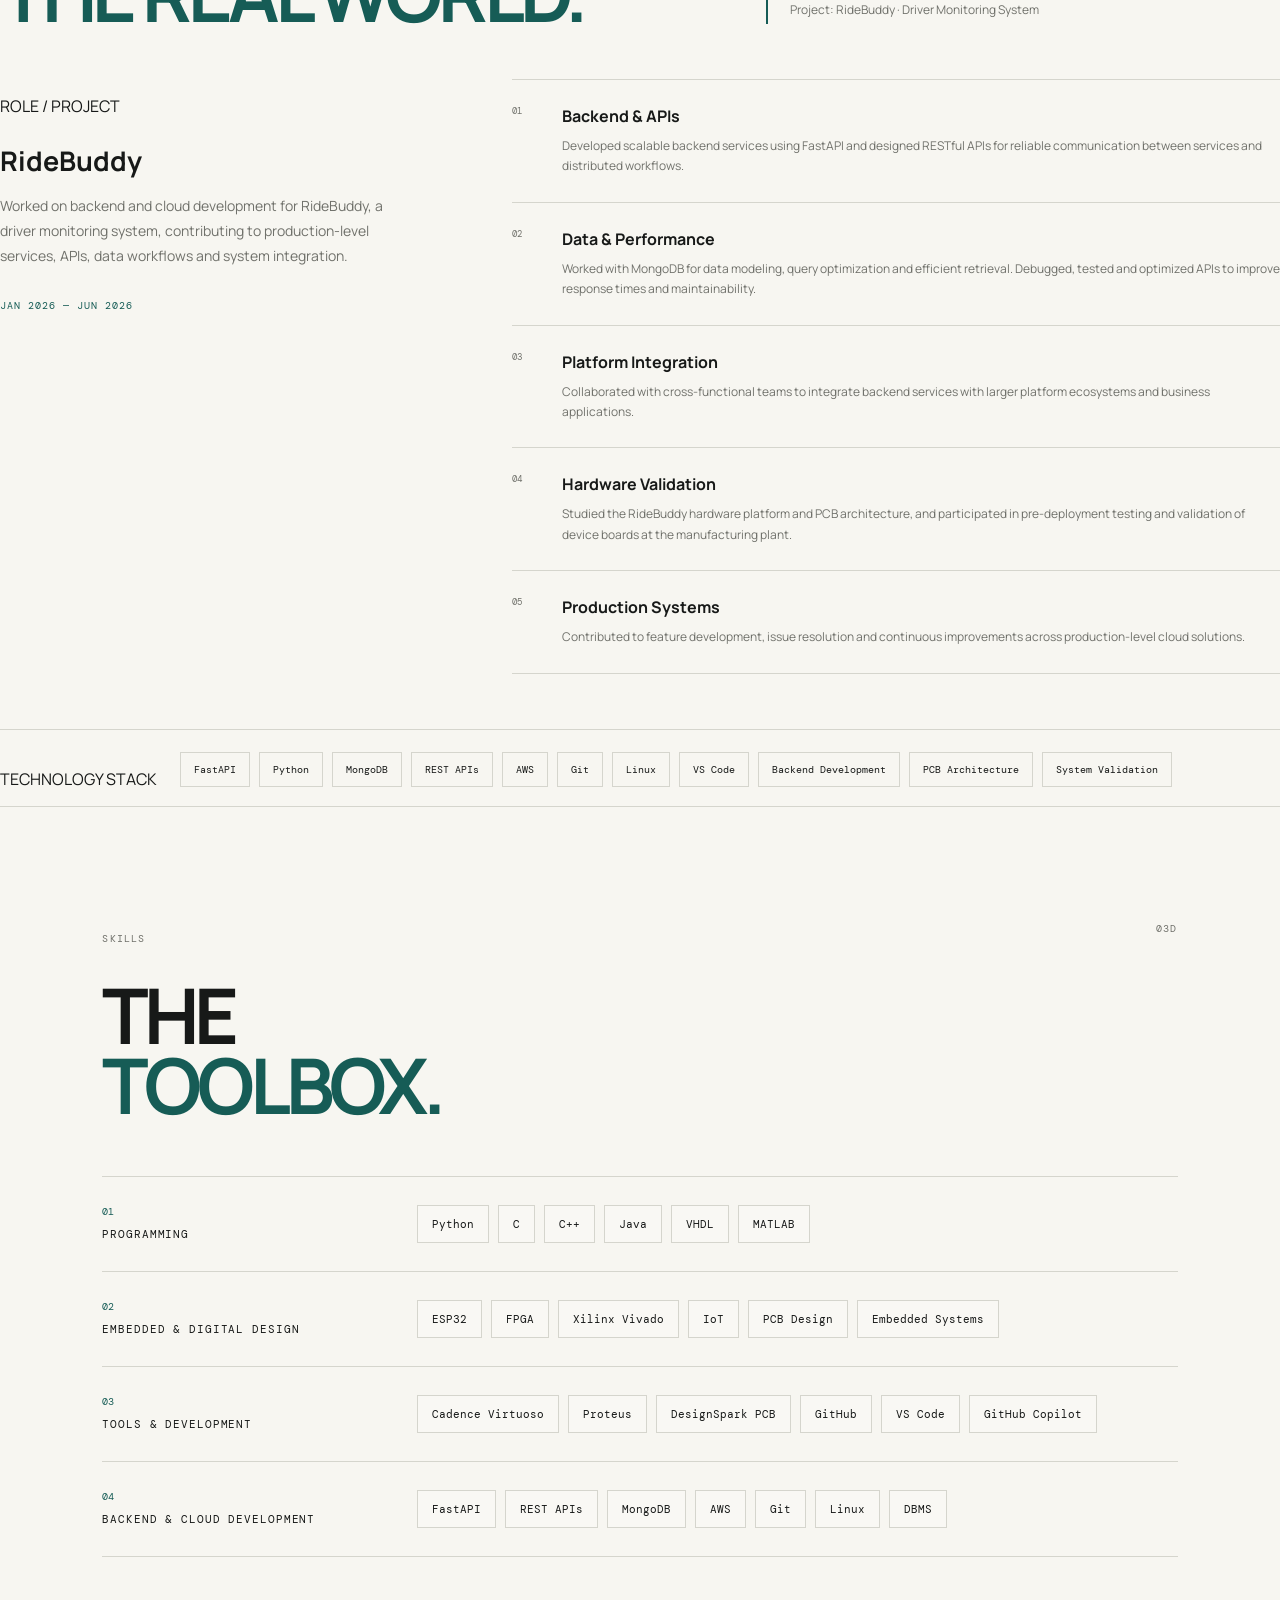
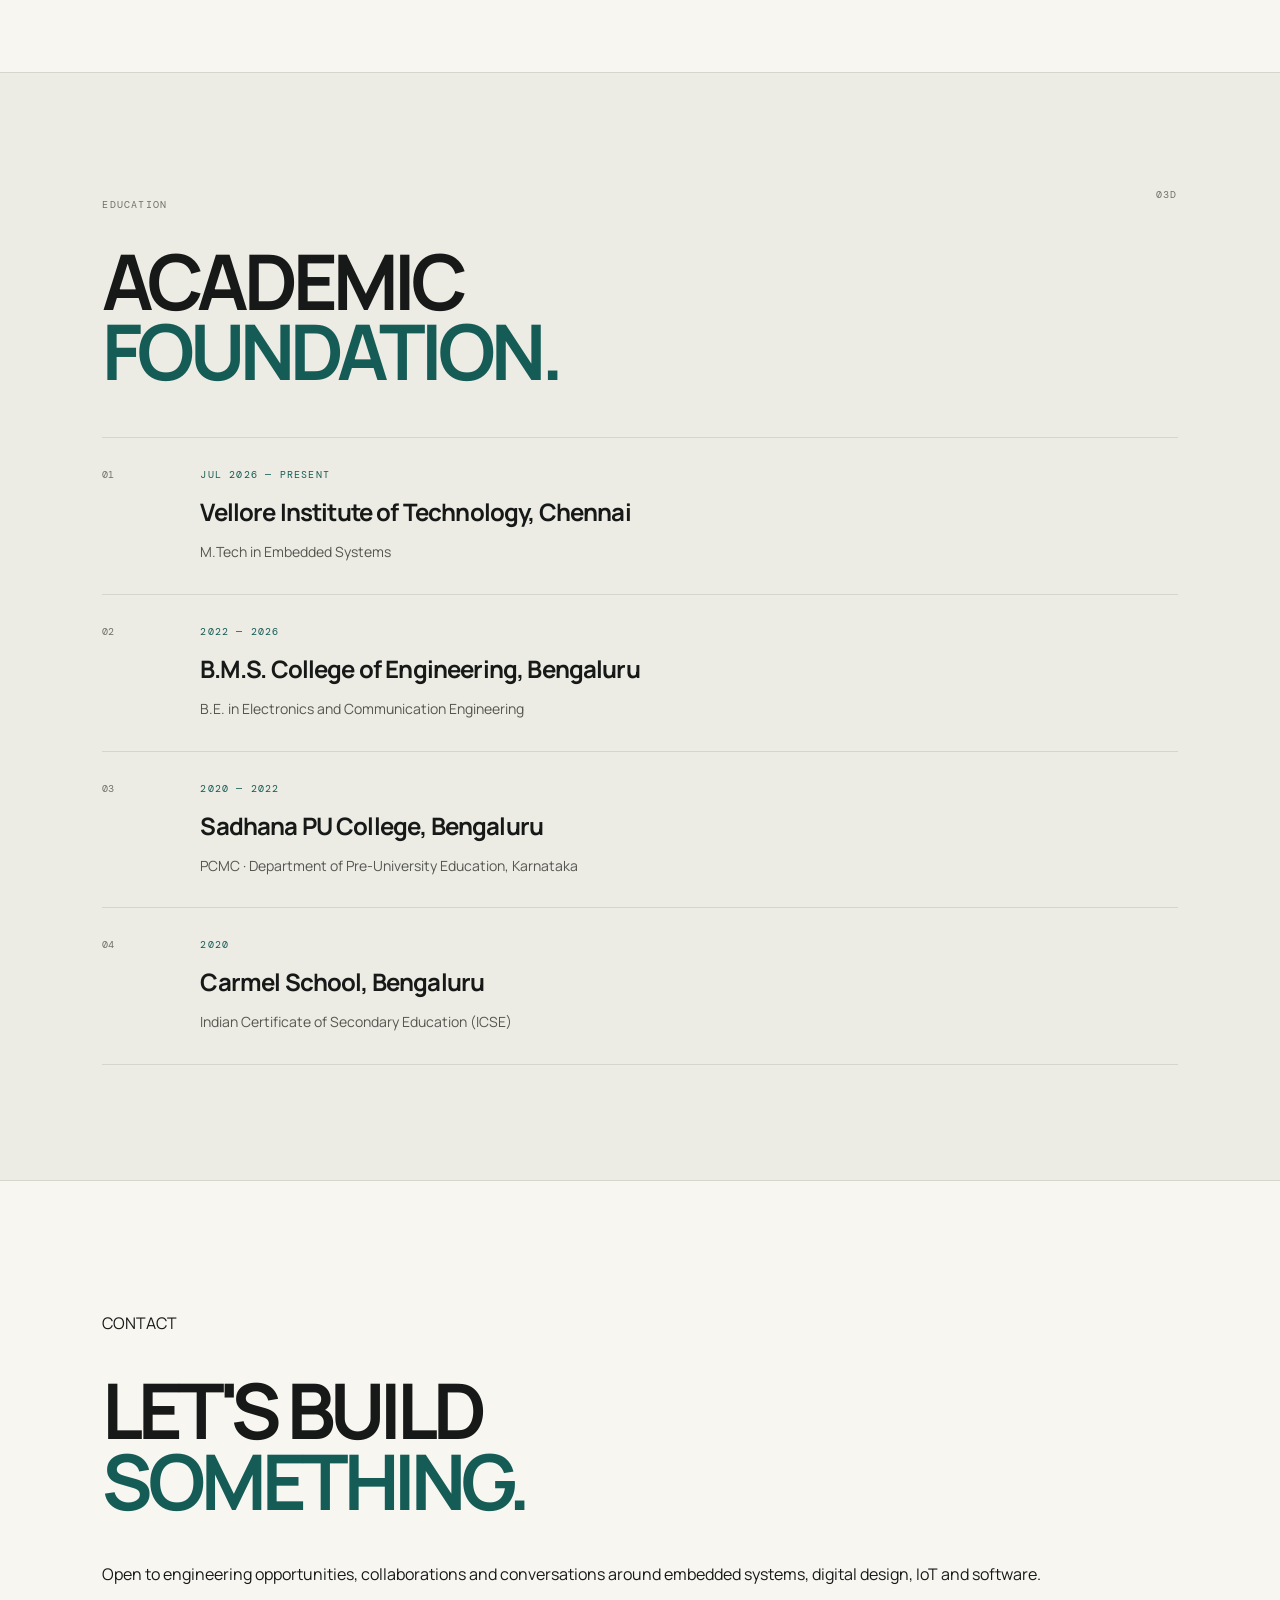
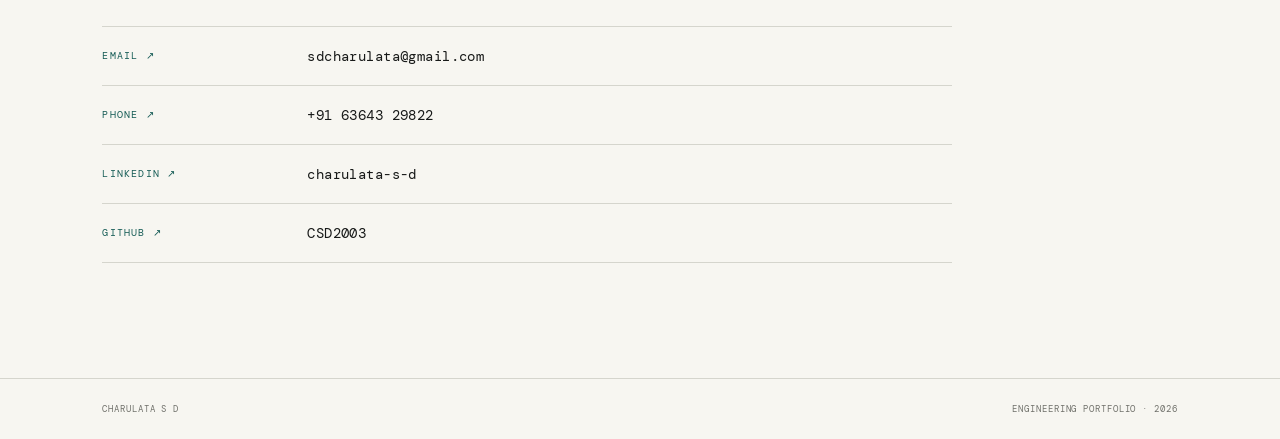
==== commit 35ba26a0: "Add files via upload" ====
--- a/index.html
+++ b/index.html
@@ -7,7 +7,7 @@
   <title>CHARULATA S D | Engineering Portfolio</title>
   <link rel="stylesheet" href="style.css">
   <link rel="stylesheet" href="hero_refinement.css">
-<script type="text/javascript" src="https://gc.kis.v2.scr.kaspersky-labs.com/FD126C42-EBFA-4E12-B309-BB3FDD723AC1/main.js?attr=[base64]" charset="UTF-8"></script></head>
+</head>
 
 <body>
   <header class="topbar">
@@ -87,8 +87,8 @@
         <a class="choice" href="#about">
           <span class="choice-number">01</span>
           <div>
-            <h3>About</h3>
-            <p>The engineer behind the builds.</p>
+            <h3>ABOUT</h3>
+            <p>The engineer behind the systems.</p>
           </div>
           <span class="arrow">↗</span>
         </a>
@@ -96,8 +96,8 @@
         <a class="choice" href="work.html">
           <span class="choice-number">02</span>
           <div>
-            <h3>Projects</h3>
-            <p>Hardware, embedded, FPGA and software work.</p>
+            <h3>PROJECTS</h3>
+            <p>Builds, experiments &amp; engineering problems.</p>
           </div>
           <span class="arrow">↗</span>
         </a>
@@ -105,8 +105,8 @@
         <a class="choice" href="#experience">
           <span class="choice-number">03</span>
           <div>
-            <h3>Experience</h3>
-            <p>Industry experience at Bosch.</p>
+            <h3>EXPERIENCE</h3>
+            <p>Industry experience at Bosch / RideBuddy.</p>
           </div>
           <span class="arrow">↗</span>
         </a>
@@ -114,8 +114,17 @@
         <a class="choice" href="#skills">
           <span class="choice-number">04</span>
           <div>
-            <h3>Skills</h3>
-            <p>The technical toolbox behind the work.</p>
+            <h3>SKILLS</h3>
+            <p>Tools, technologies &amp; technical capabilities.</p>
+          </div>
+          <span class="arrow">↗</span>
+        </a>
+
+        <a class="choice" href="#education">
+          <span class="choice-number">05</span>
+          <div>
+            <h3>EDUCATION</h3>
+            <p>Academic background in engineering &amp; embedded systems.</p>
           </div>
           <span class="arrow">↗</span>
         </a>
@@ -125,31 +134,34 @@
     <!-- ABOUT -->
     <section class="about-section tinted" id="about">
       <div class="section-top">
-        <p class="eyebrow">ABOUT<br>THE ENGINEER BEHIND THE BUILDS</p>
+        <p class="eyebrow">ABOUT</p>
         <p class="section-index">03A</p>
       </div>
 
       <div class="about-grid">
         <div class="about-copy">
+          <p class="about-kicker">THE ENGINEER BEHIND THE BUILDS</p>
+
           <h2>ENGINEERING<br><span>WITH INTENT.</span></h2>
 
           <p class="about-lead">
             I am an Electronics and Communication Engineer from Bengaluru,
-            currently pursuing an M.Tech in Embedded Systems at Vellore Institute
-            of Technology, Chennai.
+            currently pursuing an M.Tech in Embedded Systems at Vellore
+            Institute of Technology, Chennai.
           </p>
 
           <p class="about-text">
-            My work sits at the intersection of hardware, firmware and software.
-            I enjoy understanding how a system works from the circuit level upward,
-            then turning that understanding into something practical, reliable and usable.
+            My work sits at the intersection of hardware, firmware and
+            software. I enjoy understanding how a system works from the
+            circuit level upward, then turning that understanding into
+            something practical, reliable and usable.
           </p>
 
           <p class="about-text">
-            My interests span embedded systems, IoT, FPGA-based digital design,
-            PCB development and software. I am especially drawn to projects where
-            electronics and code have to work together as one system rather than as
-            isolated pieces.
+            My interests span embedded systems, IoT, FPGA-based digital
+            design, PCB development and software. I am especially drawn to
+            projects where electronics and code have to work together as one
+            system rather than as isolated pieces.
           </p>
 
           <div class="about-facts">
@@ -213,7 +225,11 @@
             <span>01</span>
             <div>
               <h3>Backend &amp; APIs</h3>
-              <p>Developed scalable backend services using FastAPI and designed RESTful APIs for reliable communication between services and distributed workflows.</p>
+              <p>
+                Developed scalable backend services using FastAPI and
+                designed RESTful APIs for reliable communication between
+                services and distributed workflows.
+              </p>
             </div>
           </article>
 
@@ -221,7 +237,11 @@
             <span>02</span>
             <div>
               <h3>Data &amp; Performance</h3>
-              <p>Worked extensively with MongoDB for data modeling, query optimization and efficient retrieval. Debugged, tested and optimized APIs to improve response times and maintainability.</p>
+              <p>
+                Worked with MongoDB for data modeling, query optimization
+                and efficient retrieval. Debugged, tested and optimized APIs
+                to improve response times and maintainability.
+              </p>
             </div>
           </article>
 
@@ -229,7 +249,11 @@
             <span>03</span>
             <div>
               <h3>Platform Integration</h3>
-              <p>Collaborated with cross-functional teams to integrate backend services with larger platform ecosystems and business applications.</p>
+              <p>
+                Collaborated with cross-functional teams to integrate backend
+                services with larger platform ecosystems and business
+                applications.
+              </p>
             </div>
           </article>
 
@@ -237,7 +261,11 @@
             <span>04</span>
             <div>
               <h3>Hardware Validation</h3>
-              <p>Studied the RideBuddy hardware platform and its PCB architecture, and participated in pre-deployment testing and validation of device boards at the manufacturing plant.</p>
+              <p>
+                Studied the RideBuddy hardware platform and PCB architecture,
+                and participated in pre-deployment testing and validation of
+                device boards at the manufacturing plant.
+              </p>
             </div>
           </article>
 
@@ -245,14 +273,18 @@
             <span>05</span>
             <div>
               <h3>Production Systems</h3>
-              <p>Contributed to feature development, issue resolution and continuous improvements across production-level cloud solutions, with a focus on system stability and reliability.</p>
+              <p>
+                Contributed to feature development, issue resolution and
+                continuous improvements across production-level cloud
+                solutions.
+              </p>
             </div>
           </article>
         </div>
       </div>
 
       <div class="technology-stack">
-        <span class="stack-label">TECHNOLOGY STACK</span>
+        <p class="eyebrow">TECHNOLOGY STACK</p>
         <div>
           <span>FastAPI</span>
           <span>Python</span>
@@ -262,6 +294,7 @@
           <span>Git</span>
           <span>Linux</span>
           <span>VS Code</span>
+          <span>Backend Development</span>
           <span>PCB Architecture</span>
           <span>System Validation</span>
         </div>
@@ -269,32 +302,43 @@
     </section>
 
     <!-- SKILLS -->
-    <section class="module-preview" id="skills">
+    <section class="module-preview skills-section" id="skills">
       <div class="section-top">
         <p class="eyebrow">SKILLS</p>
-        <p class="section-index">03C</p>
+        <p class="section-index">03D</p>
       </div>
 
       <h2>THE<br><span>TOOLBOX.</span></h2>
 
       <div class="skills-list">
+
         <div class="skill-row">
           <div class="skill-label">
             <span>01</span>
-            <strong>PROGRAMMING LANGUAGES</strong>
+            <strong>PROGRAMMING</strong>
           </div>
           <div class="skill-items">
-            <span>Python</span><span>C</span><span>C++</span><span>Java</span><span>VHDL</span><span>MATLAB</span>
+            <span>Python</span>
+            <span>C</span>
+            <span>C++</span>
+            <span>Java</span>
+            <span>VHDL</span>
+            <span>MATLAB</span>
           </div>
         </div>
 
         <div class="skill-row">
           <div class="skill-label">
             <span>02</span>
-            <strong>EMBEDDED &amp; HARDWARE</strong>
+            <strong>EMBEDDED &amp; DIGITAL DESIGN</strong>
           </div>
           <div class="skill-items">
-            <span>ESP32</span><span>Embedded Systems</span><span>IoT</span><span>FPGA</span><span>Digital Design</span><span>PCB Design</span>
+            <span>ESP32</span>
+            <span>FPGA</span>
+            <span>Xilinx Vivado</span>
+            <span>IoT</span>
+            <span>PCB Design</span>
+            <span>Embedded Systems</span>
           </div>
         </div>
 
@@ -304,7 +348,12 @@
             <strong>TOOLS &amp; DEVELOPMENT</strong>
           </div>
           <div class="skill-items">
-            <span>Cadence Virtuoso</span><span>Proteus</span><span>DesignSpark PCB</span><span>GitHub</span><span>VS Code</span><span>GitHub Copilot</span>
+            <span>Cadence Virtuoso</span>
+            <span>Proteus</span>
+            <span>DesignSpark PCB</span>
+            <span>GitHub</span>
+            <span>VS Code</span>
+            <span>GitHub Copilot</span>
           </div>
         </div>
 
@@ -314,9 +363,16 @@
             <strong>BACKEND &amp; CLOUD DEVELOPMENT</strong>
           </div>
           <div class="skill-items">
-            <span>FastAPI</span><span>REST APIs</span><span>MongoDB</span><span>AWS</span><span>Git</span><span>Linux</span><span>DBMS</span>
-          </div>
-        </div>
+            <span>FastAPI</span>
+            <span>REST APIs</span>
+            <span>MongoDB</span>
+            <span>AWS</span>
+            <span>Git</span>
+            <span>Linux</span>
+            <span>DBMS</span>
+          </div>
+        </div>
+
       </div>
     </section>
 
@@ -379,6 +435,7 @@
       </p>
 
       <div class="contact-links">
+
         <a class="contact-card" href="mailto:sdcharulata@gmail.com">
           <span class="contact-label">EMAIL ↗</span>
           <span class="contact-value">sdcharulata@gmail.com</span>
@@ -389,15 +446,20 @@
           <span class="contact-value">+91 63643 29822</span>
         </a>
 
-        <a class="contact-card" href="https://www.linkedin.com/in/charulata-s-d" target="_blank" rel="noopener">
+        <a class="contact-card"
+           href="https://www.linkedin.com/in/charulata-s-d/"
+           target="_blank" rel="noopener">
           <span class="contact-label">LINKEDIN ↗</span>
           <span class="contact-value">charulata-s-d</span>
         </a>
 
-        <a class="contact-card" href="https://github.com/CSD2003" target="_blank" rel="noopener">
+        <a class="contact-card"
+           href="https://github.com/CSD2003"
+           target="_blank" rel="noopener">
           <span class="contact-label">GITHUB ↗</span>
           <span class="contact-value">CSD2003</span>
         </a>
+
       </div>
     </section>
 
--- a/style.css
+++ b/style.css
@@ -47,7 +47,7 @@
 }
 
 .brand {
-  font-size: 16px;
+  font-size: 13px;
   font-weight: 800;
   letter-spacing: .08em;
 }
@@ -822,56 +822,57 @@
 }
 
 
-/* FINAL HERO / CONTACT REFINEMENTS */
-.brand {
-  font-size: 16px;
-}
-
-.hero h1 {
-  font-size: clamp(2.8rem, 5.4vw, 6.4rem);
-  white-space: nowrap;
-}
-
-.contact-card {
+/* FINAL STRUCTURE FIXES
+   Only affects the requested experience/contact presentation.
+*/
+
+.experience-section {
+  min-height: 80vh;
+}
+
+.contact-links {
+  display: flex;
+  flex-direction: column;
+  align-items: flex-start;
+  gap: 0;
   max-width: 850px;
   margin-top: 25px;
-  border-top: 1px solid var(--line);
-  border-bottom: 1px solid var(--line);
-}
-
-.contact-item {
+}
+
+.contact-links .contact-card {
+  width: 100%;
+  max-width: 850px;
+  margin: 0;
+  padding: 20px 0;
+  border-top: 1px solid var(--line);
+  border-bottom: 0;
   display: grid;
   grid-template-columns: 180px 1fr;
   gap: 25px;
-  padding: 20px 0;
+  align-items: center;
+}
+
+.contact-links .contact-card:last-child {
   border-bottom: 1px solid var(--line);
 }
 
-.contact-item:last-child {
-  border-bottom: 0;
-}
-
-.contact-label {
+.contact-links .contact-label {
   font: 10px "DM Mono", monospace;
   letter-spacing: .12em;
   color: var(--accent);
 }
 
-.contact-value {
+.contact-links .contact-value {
   font: 14px "DM Mono", monospace;
   letter-spacing: .03em;
 }
 
-.contact-value:hover {
+.contact-links .contact-card:hover .contact-value {
   color: var(--accent);
 }
 
 @media (max-width: 850px) {
-  .hero h1 {
-    white-space: normal;
-  }
-
-  .contact-item {
+  .contact-links .contact-card {
     grid-template-columns: 1fr;
     gap: 8px;
   }
--- a/hero_refinement.css
+++ b/hero_refinement.css
@@ -1,8 +1,8 @@
-
 /* =========================================================
    FINAL HERO REFINEMENT
    Keep the hero tagline in exactly two lines on desktop.
    Make the personal name prominent and remove homepage LinkedIn.
+   Keep the About portrait small and circular.
    ========================================================= */
 
 .hero-content {
@@ -10,7 +10,7 @@
 }
 
 .hero-name {
-  font-size: 18px;
+  font-size: 20px;
   font-weight: 800;
   letter-spacing: .16em;
   margin-bottom: 22px;
@@ -75,7 +75,7 @@
 
 @media (max-width: 850px) {
   .hero-name {
-    font-size: 16px;
+    font-size: 18px;
   }
 
   .hero h1 {
@@ -94,7 +94,7 @@
 
 @media (max-width: 600px) {
   .hero-name {
-    font-size: 15px;
+    font-size: 16px;
   }
 
   .hero h1 {
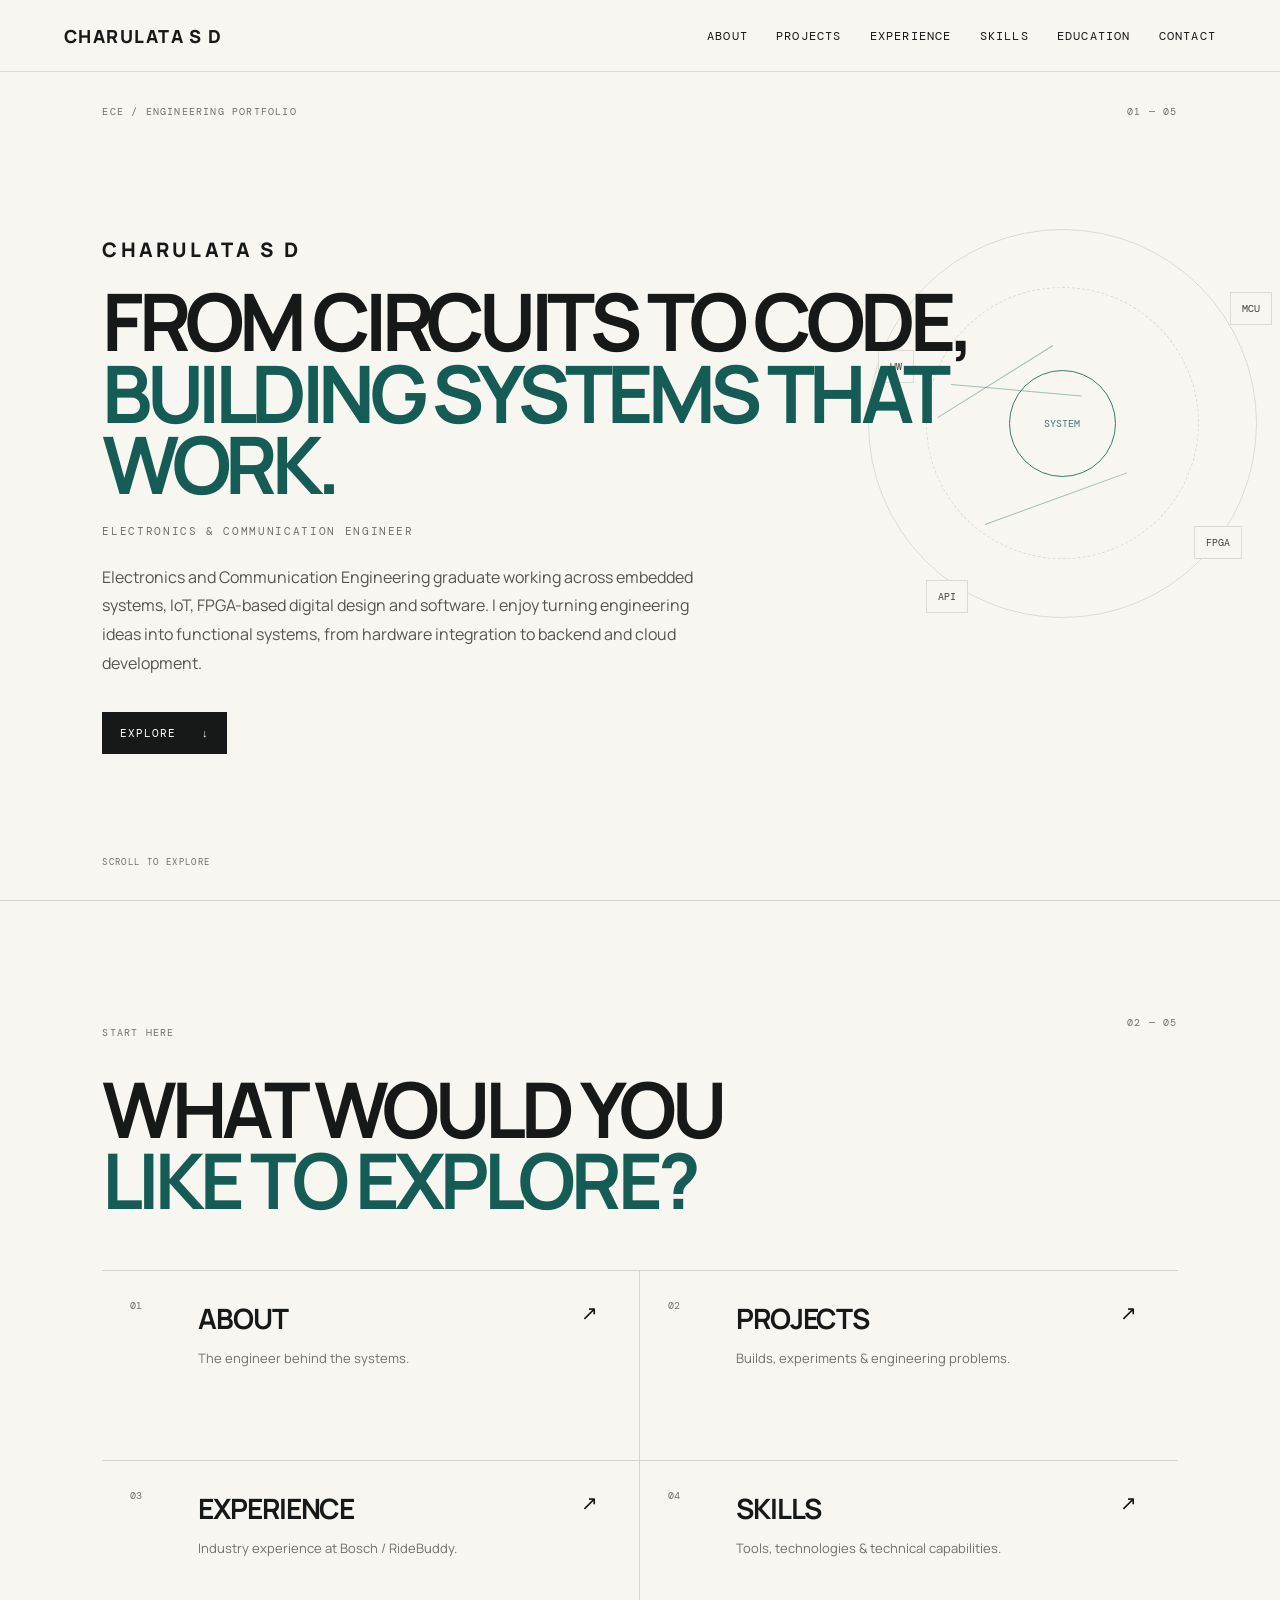
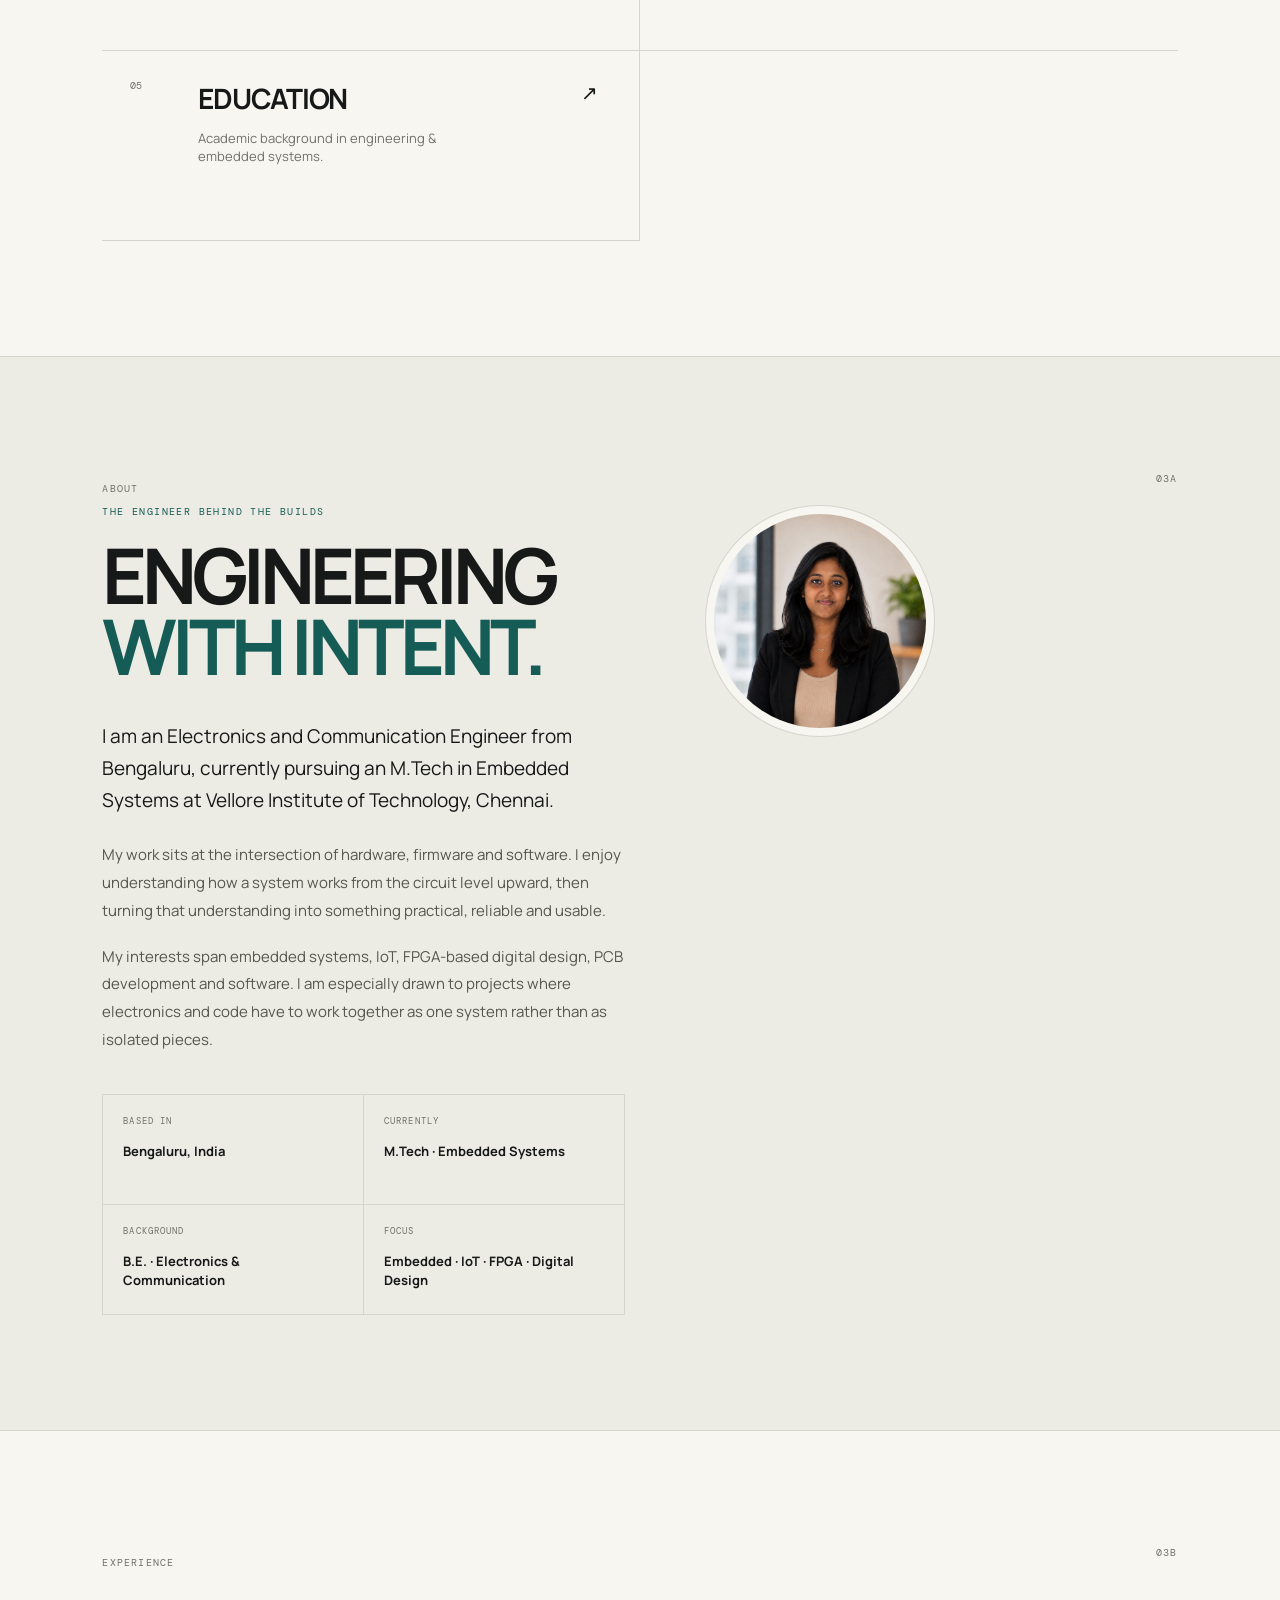
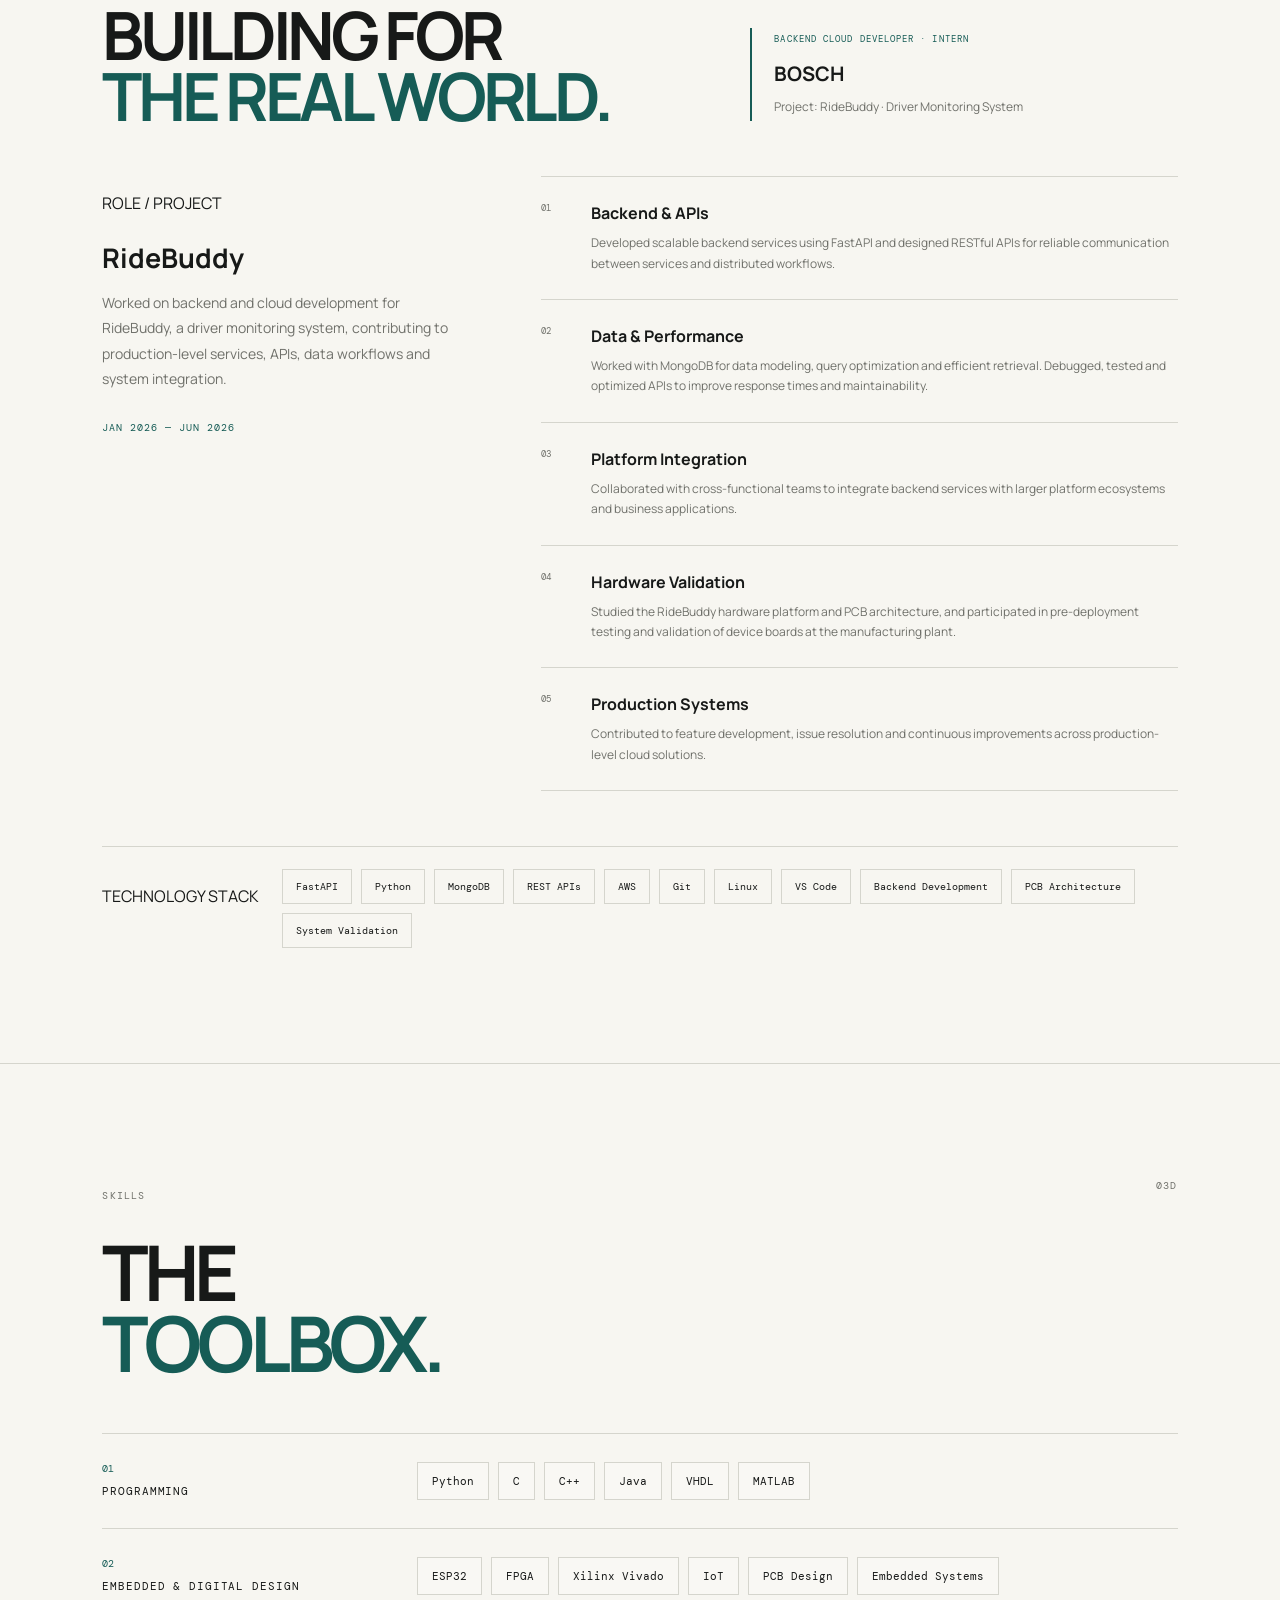
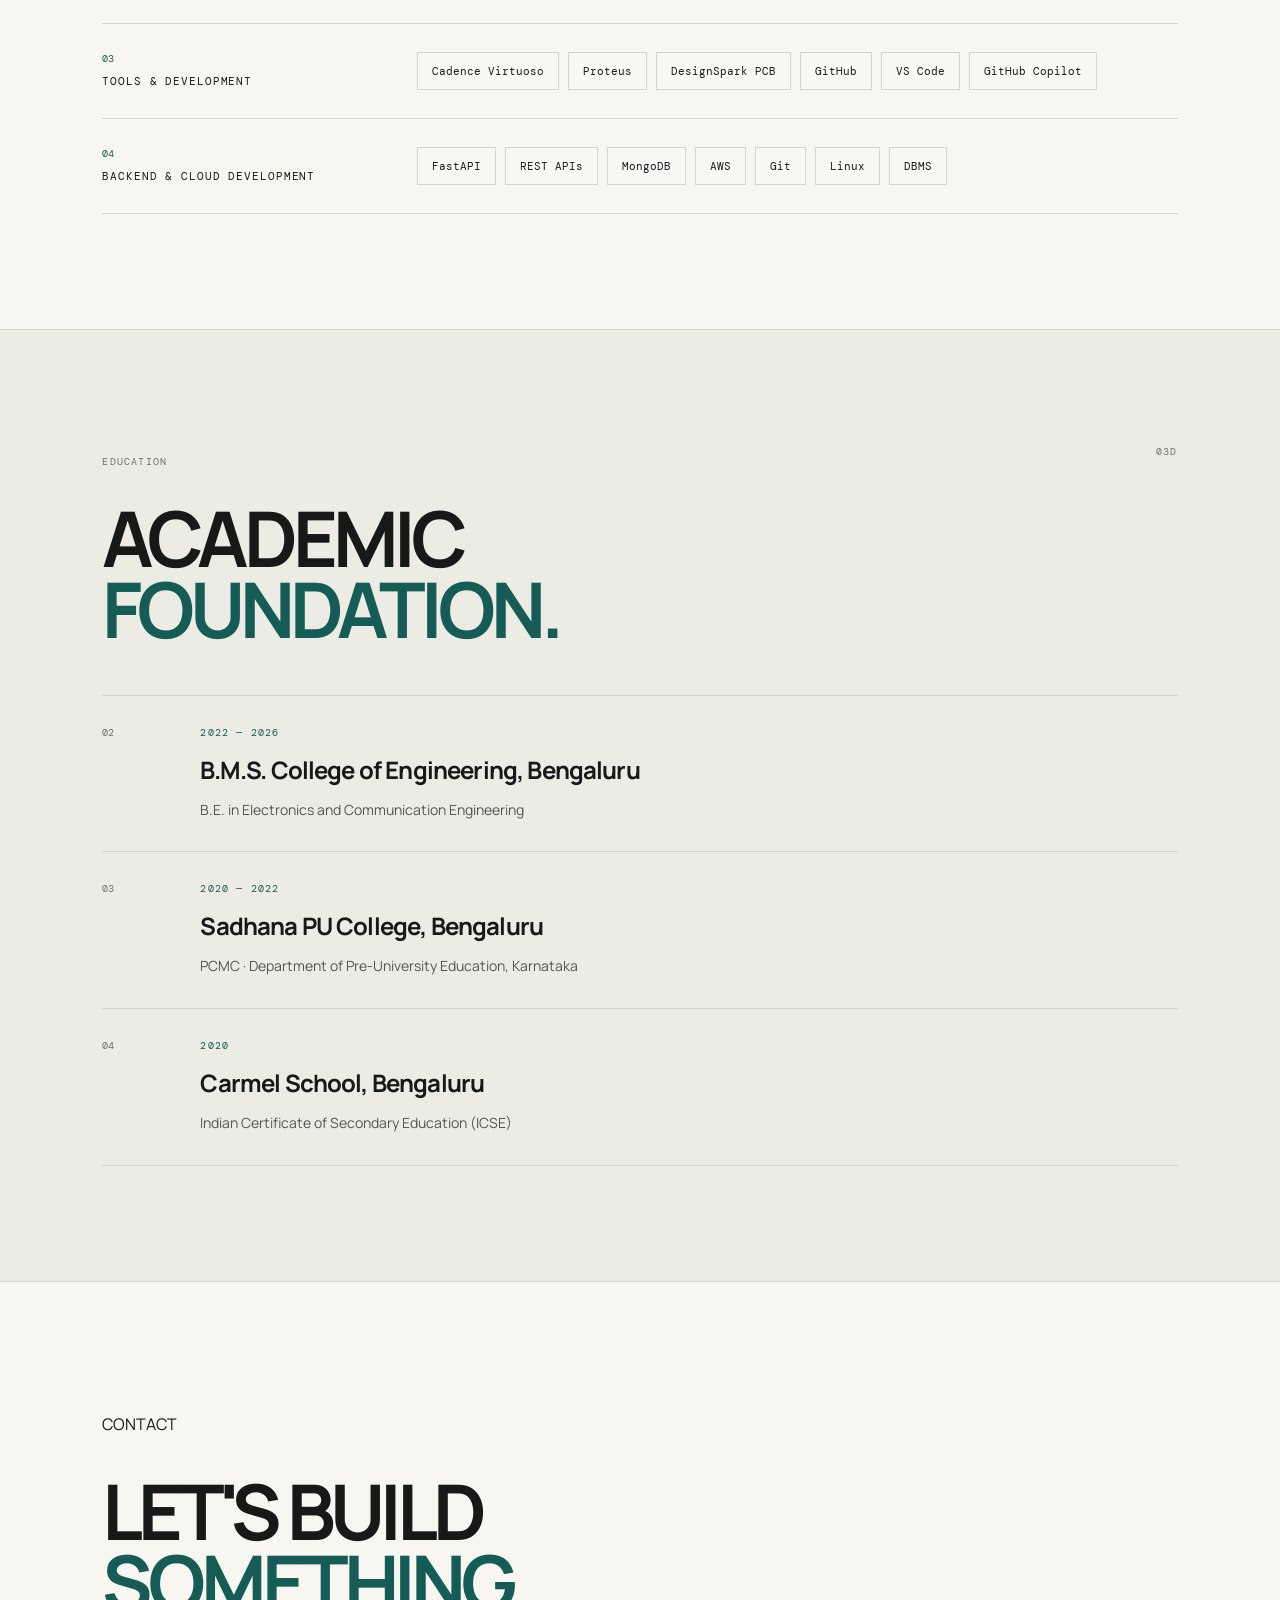
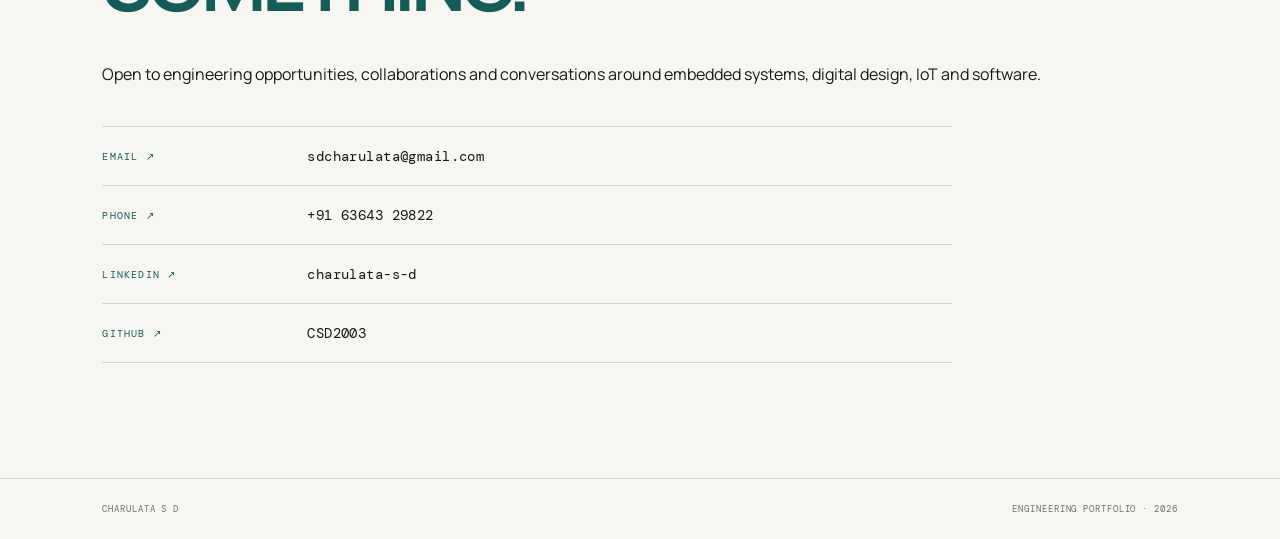
==== commit e2e15140: "Update index.html Removed VIT" ====
--- a/index.html
+++ b/index.html
@@ -387,15 +387,6 @@
 
       <div class="education-list">
         <article class="education-card">
-          <span class="education-number">01</span>
-          <div class="education-main">
-            <p class="education-date">JUL 2026 — PRESENT</p>
-            <h3>Vellore Institute of Technology, Chennai</h3>
-            <p>M.Tech in Embedded Systems</p>
-          </div>
-        </article>
-
-        <article class="education-card">
           <span class="education-number">02</span>
           <div class="education-main">
             <p class="education-date">2022 — 2026</p>
--- a/style.css
+++ b/style.css
@@ -877,3 +877,64 @@
     gap: 8px;
   }
 }
+
+/* HEADER TYPOGRAPHY REFINEMENT */
+.brand {
+  font-size: 18px;
+  font-weight: 800;
+}
+
+.navigation {
+  font-size: 12px;
+}
+
+/* EXPERIENCE FORMAT FIX ONLY */
+
+.experience-heading h2 {
+  font-size: clamp(3rem, 5.2vw, 6rem);
+  line-height: .92;
+  letter-spacing: -.065em;
+  margin: 25px 0 50px;
+}
+
+.experience-role {
+  margin-bottom: 55px;
+}
+
+.experience-layout {
+  grid-template-columns: .72fr 1.28fr;
+  gap: 80px;
+}
+
+.experience-intro h3 {
+  font-size: 27px;
+}
+
+.experience-intro > p:not(.eyebrow):not(.experience-date) {
+  font-size: 14px;
+  line-height: 1.8;
+}
+
+.experience-list h3 {
+  font-size: 16px;
+}
+
+.experience-list p {
+  font-size: 12px;
+  line-height: 1.7;
+}
+
+
+/* ONLY NEW EXPERIENCE ALIGNMENT FIX */
+
+.experience-section {
+  padding: 115px 8vw;
+  border-top: 1px solid var(--line);
+}
+
+@media (max-width: 850px) {
+  .experience-section {
+    padding-left: 6vw;
+    padding-right: 6vw;
+  }
+}
